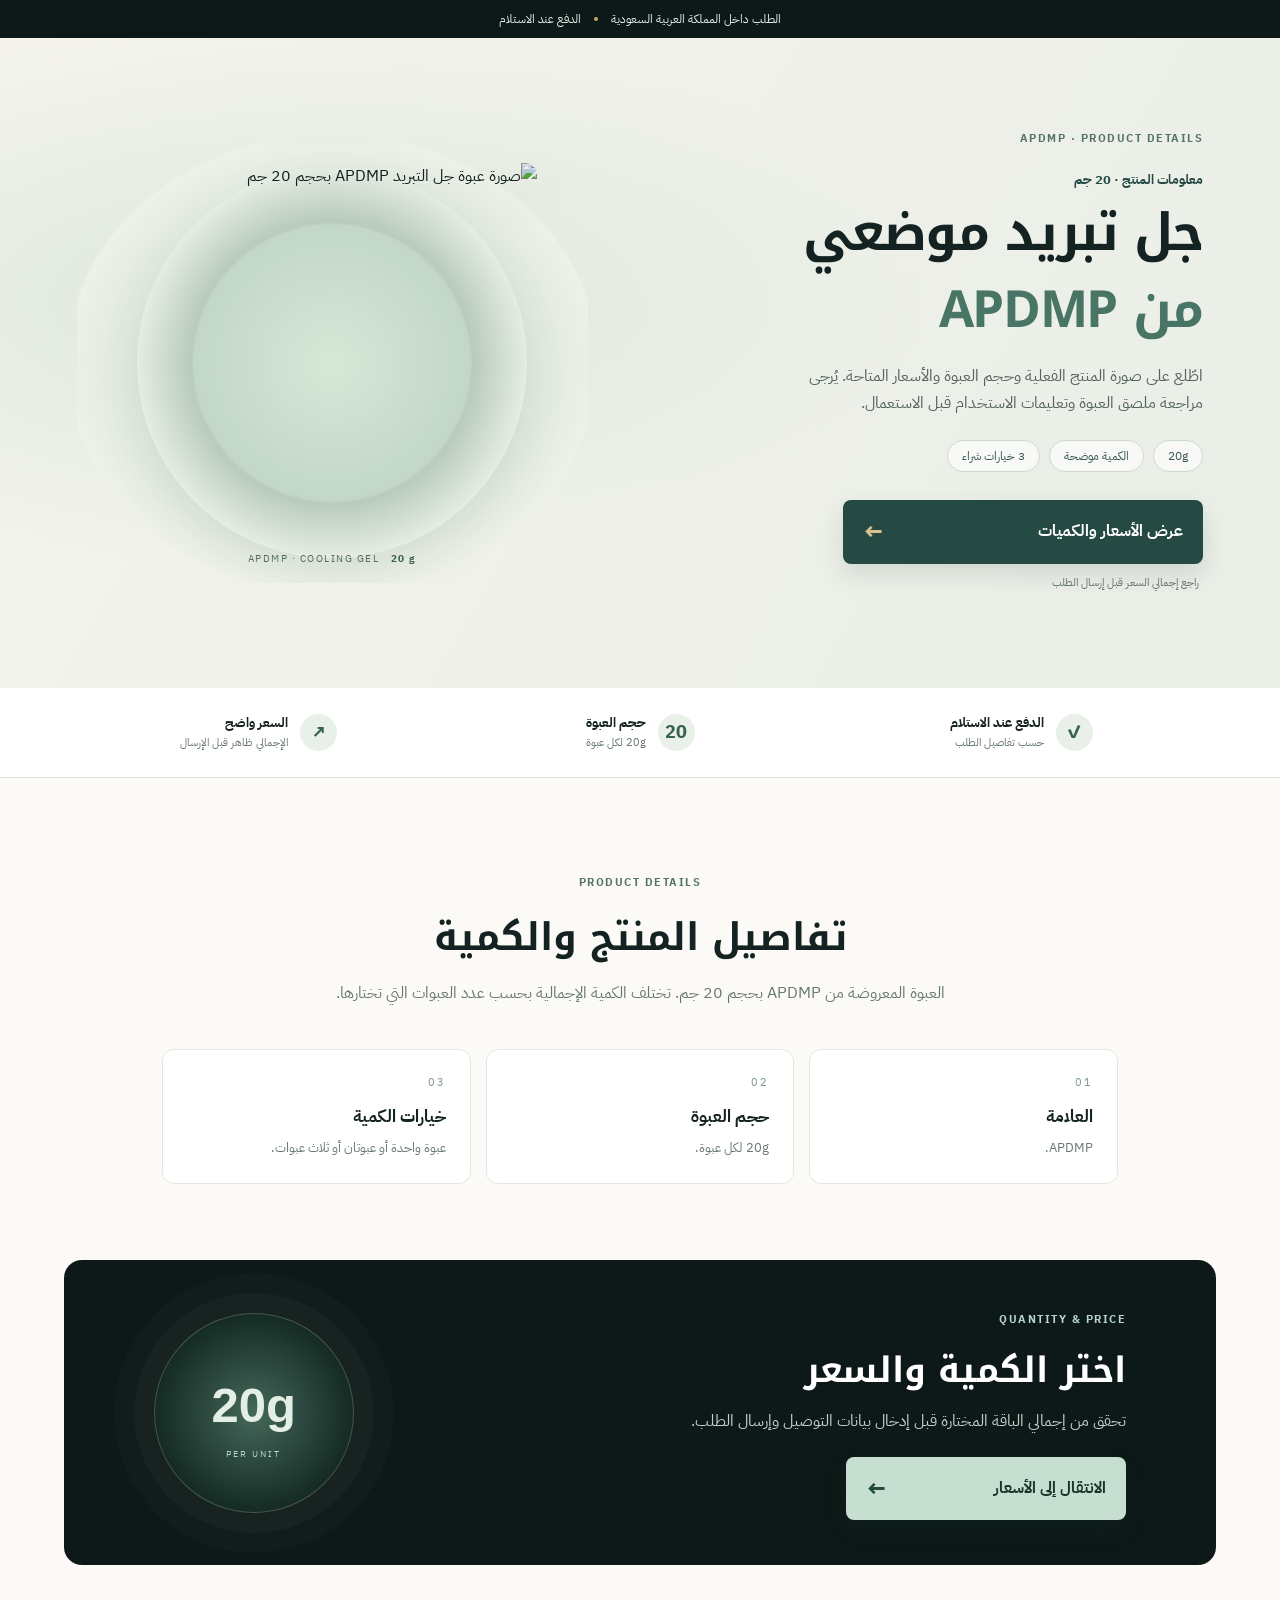
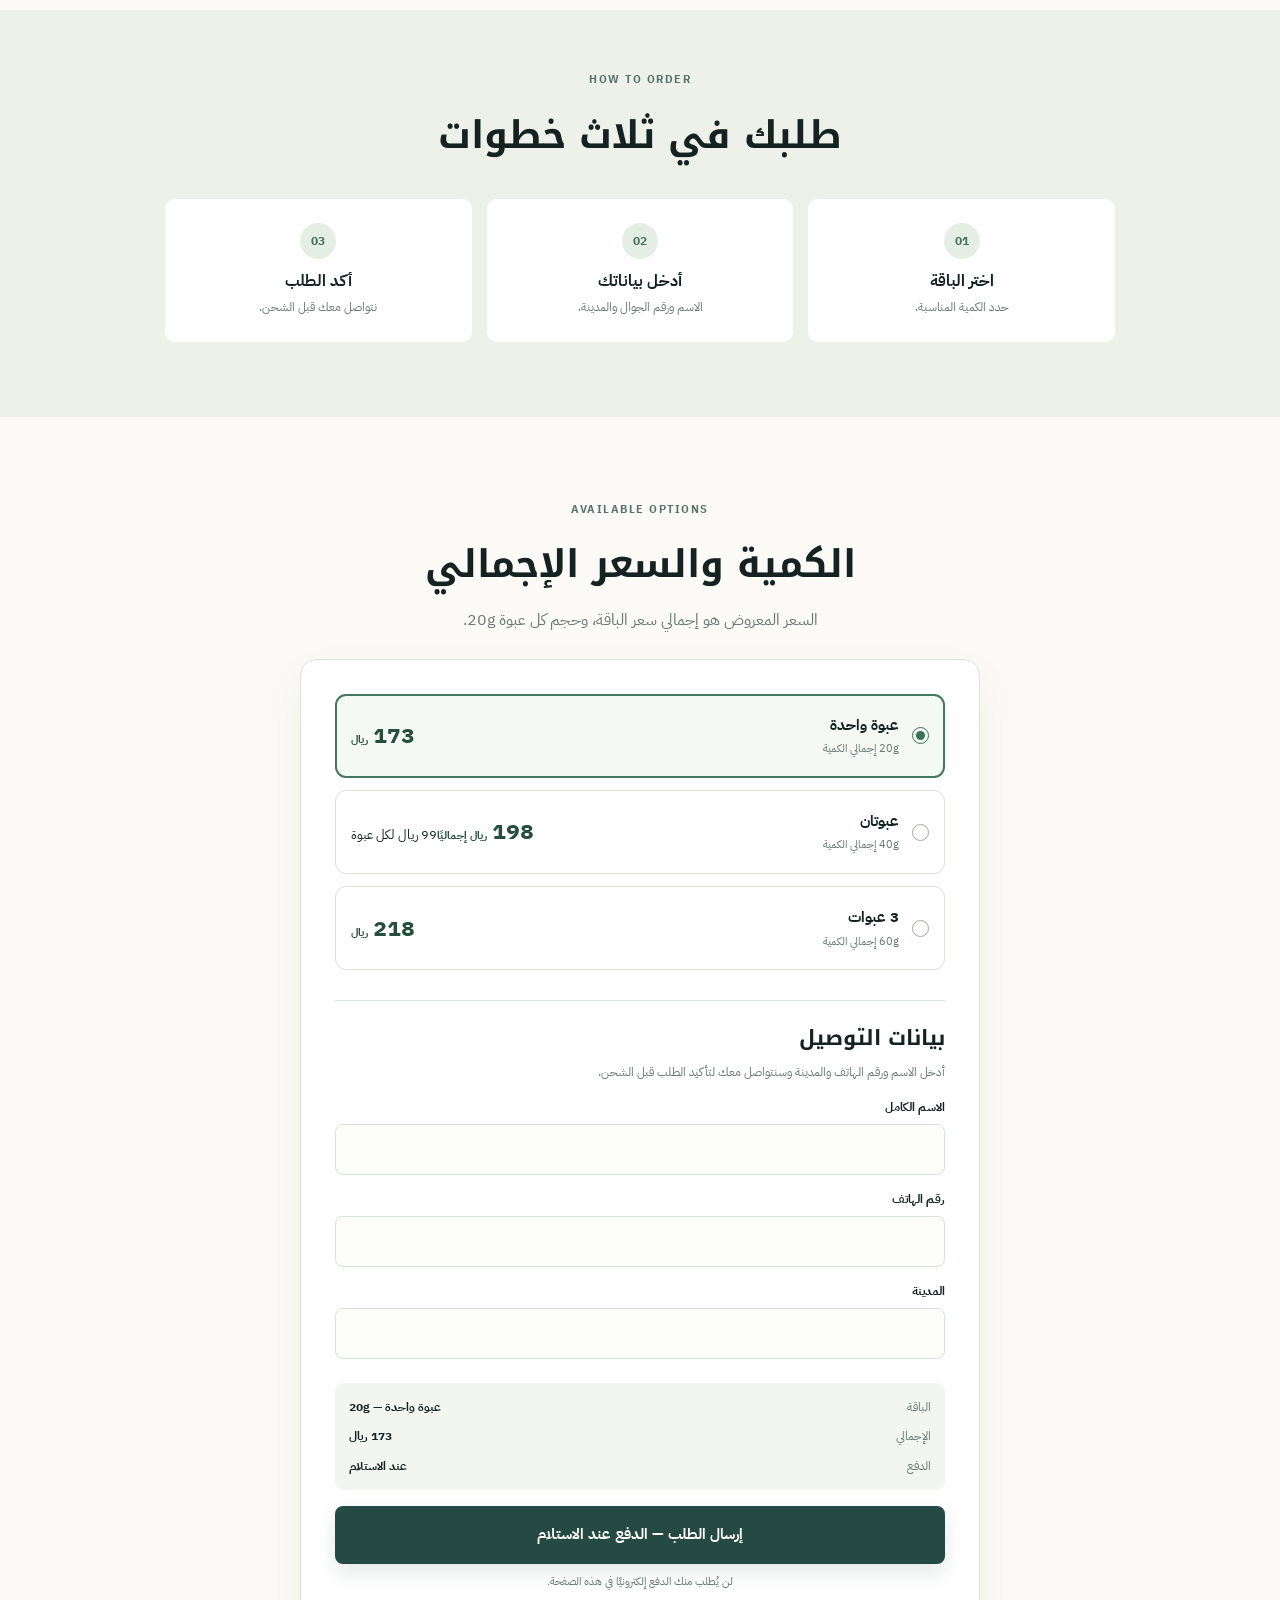
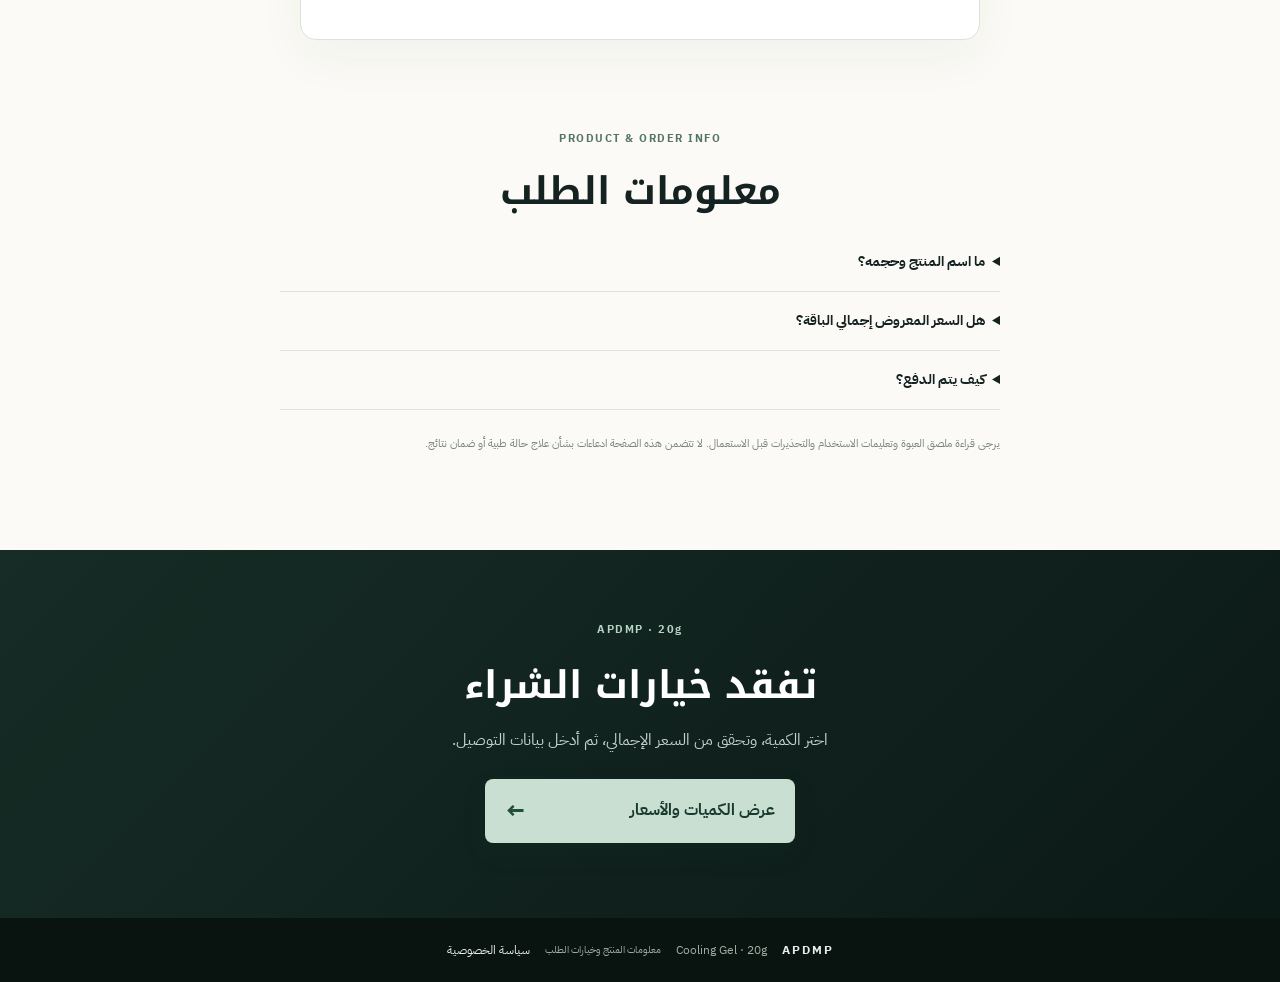
==== index.html @ 9e05c344 "Use clearer product photo and neutral product wording" ====
<!doctype html>
<html lang="ar" dir="rtl">
<head>
<meta charset="utf-8"><meta name="viewport" content="width=device-width,initial-scale=1,viewport-fit=cover">
<meta name="theme-color" content="#101b1b"><title>APDMP Cooling Gel 20g | معلومات المنتج والطلب</title>
<meta name="description" content="معلومات واضحة عن APDMP Lumbar Spine Cooling Gel بحجم 20g، مع أسعار إجمالية للكميات وبيانات الطلب والتوصيل.">
<link rel="preconnect" href="https://fonts.googleapis.com"><link rel="preconnect" href="https://fonts.gstatic.com" crossorigin><link rel="preconnect" href="https://sc-static.net"><link rel="dns-prefetch" href="//script.google.com">
<link href="https://fonts.googleapis.com/css2?family=IBM+Plex+Sans+Arabic:wght@400;500;600;700&family=Noto+Kufi+Arabic:wght@500;600;700;800&display=swap" rel="stylesheet">
<link rel="stylesheet" href="styles.css?v=20261018-2">
</head>
<body>
<div class="topline"><span>الطلب داخل المملكة العربية السعودية</span><i></i><span>الدفع عند الاستلام</span></div>
<main>
<section class="hero">
  <div class="hero-copy"><span class="eyebrow">APDMP · PRODUCT DETAILS</span><p class="mini-label">معلومات المنتج · 20 جم</p>
  <h1>جل تبريد موضعي<br><em>من APDMP</em></h1>
  <p class="lead">اطّلع على صورة المنتج الفعلية وحجم العبوة والأسعار المتاحة. يُرجى مراجعة ملصق العبوة وتعليمات الاستخدام قبل الاستعمال.</p>
  <div class="benefit-row"><span>20g</span><span>الكمية موضحة</span><span>3 خيارات شراء</span></div>
  <a class="cta" href="#order">عرض الأسعار والكميات <b>←</b></a>
  <small class="subcta">راجع إجمالي السعر قبل إرسال الطلب</small></div>
  <div class="product-stage" aria-label="صورة المنتج"><div class="halo"></div><img class="product-photo" src="https://f.nooncdn.com/p/pzsku/Z0E310D3853287775364CZ/45/_/1774774062/5fea1f23-40ea-41bb-bff2-ca106a789a38.jpg" alt="صورة عبوة جل التبريد APDMP بحجم 20 جم" loading="eager" fetchpriority="high"><div class="stage-caption">APDMP · COOLING GEL <span>20 g</span></div></div>
</section>
<section class="trust"><div><b>✓</b><span><strong>الدفع عند الاستلام</strong><small>حسب تفاصيل الطلب</small></span></div><div><b>20</b><span><strong>حجم العبوة</strong><small>20g لكل عبوة</small></span></div><div><b>↗</b><span><strong>السعر واضح</strong><small>الإجمالي ظاهر قبل الإرسال</small></span></div></section>
<section class="editorial"><span class="eyebrow">PRODUCT DETAILS</span><h2>تفاصيل المنتج والكمية</h2><p>العبوة المعروضة من APDMP بحجم 20 جم. تختلف الكمية الإجمالية بحسب عدد العبوات التي تختارها.</p><div class="feature-cards"><article><span>01</span><h3>العلامة</h3><p>APDMP.</p></article><article><span>02</span><h3>حجم العبوة</h3><p>20g لكل عبوة.</p></article><article><span>03</span><h3>خيارات الكمية</h3><p>عبوة واحدة أو عبوتان أو ثلاث عبوات.</p></article></div></section>
<section class="banner"><div><span class="eyebrow">QUANTITY & PRICE</span><h2>اختر الكمية والسعر</h2><p>تحقق من إجمالي الباقة المختارة قبل إدخال بيانات التوصيل وإرسال الطلب.</p><a class="cta" href="#order">الانتقال إلى الأسعار <b>←</b></a></div><div class="banner-orb"><span>20g</span><small>PER UNIT</small></div></section>
<section class="how"><span class="eyebrow">HOW TO ORDER</span><h2>طلبك في ثلاث خطوات</h2><div class="steps"><div><b>01</b><strong>اختر الباقة</strong><small>حدد الكمية المناسبة.</small></div><div><b>02</b><strong>أدخل بياناتك</strong><small>الاسم ورقم الجوال والمدينة.</small></div><div><b>03</b><strong>أكد الطلب</strong><small>نتواصل معك قبل الشحن.</small></div></div></section>
<section class="offer-intro" id="order"><span class="eyebrow">AVAILABLE OPTIONS</span><h2>الكمية والسعر الإجمالي</h2><p>السعر المعروض هو إجمالي سعر الباقة، وحجم كل عبوة 20g.</p></section>
<section class="checkout" id="checkout"><form id="order-form" novalidate>
<fieldset class="offers"><legend class="sr-only">اختر الباقة</legend>
<label class="offer-card"><input type="radio" name="offer" value="1" checked><span class="radio"></span><span class="offer-name"><strong>عبوة واحدة</strong><small>20g إجمالي الكمية</small></span><span class="price"><strong>173 <small>ريال</small></strong></span></label>
<label class="offer-card"><input type="radio" name="offer" value="2"><span class="radio"></span><span class="offer-name"><strong>عبوتان</strong><small>40g إجمالي الكمية</small></span><span class="price"><strong>198 <small>ريال إجماليًا</small></strong><small>99 ريال لكل عبوة</small></span></label>
<label class="offer-card"><input type="radio" name="offer" value="3"><span class="radio"></span><span class="offer-name"><strong>3 عبوات</strong><small>60g إجمالي الكمية</small></span><span class="price"><strong>218 <small>ريال</small></strong></span></label>
</fieldset>
<div class="form-heading"><h3>بيانات التوصيل</h3><p>أدخل الاسم ورقم الهاتف والمدينة وسنتواصل معك لتأكيد الطلب قبل الشحن.</p></div>
<div class="fields"><label><span>الاسم الكامل</span><input name="name" autocomplete="name" required minlength="2"></label><label><span>رقم الهاتف</span><input name="phone" type="tel" inputmode="numeric" autocomplete="tel" required maxlength="13" aria-describedby="phone-error"><small id="phone-error" class="phone-error" role="alert" aria-live="polite"></small></label><label><span>المدينة</span><input name="address" autocomplete="address-level2" required></label></div>
<div class="summary"><div><span>الباقة</span><strong id="summary-offer">عبوة واحدة</strong></div><div><span>الإجمالي</span><strong id="summary-total">173 ريال</strong></div><div><span>الدفع</span><strong>عند الاستلام</strong></div></div>
<button class="submit" type="submit">إرسال الطلب — الدفع عند الاستلام</button><p class="secure-note">لن يُطلب منك الدفع إلكترونيًا في هذه الصفحة.</p><p id="form-message" class="message" role="status" aria-live="polite"></p>
</form></section>
<section class="faq"><span class="eyebrow">PRODUCT & ORDER INFO</span><h2>معلومات الطلب</h2><details><summary>ما اسم المنتج وحجمه؟</summary><p>جل تبريد APDMP، بحجم 20 جم لكل عبوة.</p></details><details><summary>هل السعر المعروض إجمالي الباقة؟</summary><p>نعم، السعر الظاهر بجانب كل خيار هو إجمالي سعر الكمية المختارة. راجع الملخص قبل إرسال الطلب.</p></details><details><summary>كيف يتم الدفع؟</summary><p>الدفع عند الاستلام، مع التواصل لتأكيد بيانات الطلب قبل الشحن.</p></details><p class="disclaimer">يرجى قراءة ملصق العبوة وتعليمات الاستخدام والتحذيرات قبل الاستعمال. لا تتضمن هذه الصفحة ادعاءات بشأن علاج حالة طبية أو ضمان نتائج.</p></section>
<section class="last"><span class="eyebrow">APDMP · 20g</span><h2>تفقد خيارات الشراء</h2><p>اختر الكمية، وتحقق من السعر الإجمالي، ثم أدخل بيانات التوصيل.</p><a class="cta" href="#order">عرض الكميات والأسعار <b>←</b></a></section>
</main>
<footer><strong>APDMP</strong><span>Cooling Gel · 20g</span><small>معلومات المنتج وخيارات الطلب</small><a href="privacy.html">سياسة الخصوصية</a></footer>
<script src="app.js" defer></script>
</body></html>
---- styles.css ----
:root{--ink:#142321;--deep:#0d1918;--teal:#254a43;--mint:#b7d5c9;--cream:#f4f1e8;--paper:#fbfaf6;--gold:#c5a66a;--muted:#697874;--line:#dce3dc;--white:#fff}*{box-sizing:border-box}html{scroll-behavior:smooth;scroll-padding-top:12px}body{margin:0;background:var(--paper);color:var(--ink);font-family:"IBM Plex Sans Arabic",sans-serif;line-height:1.7}a{color:inherit;text-decoration:none}.topline{min-height:38px;background:var(--deep);color:#e5eee8;display:flex;justify-content:center;align-items:center;gap:13px;font-size:12px;padding:7px 12px}.topline i{height:4px;width:4px;background:var(--gold);border-radius:50%}.hero{min-height:650px;display:grid;grid-template-columns:1fr 1fr;align-items:center;gap:30px;padding:60px max(6vw,24px);background:radial-gradient(ellipse at 22% 40%,#dce8dd 0,transparent 48%),linear-gradient(120deg,#f5f4ec,#e9eee7)}.hero-copy{max-width:570px}.eyebrow{display:inline-block;color:#557469;letter-spacing:1.5px;font-size:11px;font-weight:700;direction:ltr}.mini-label{font-size:13px;color:var(--teal);font-weight:700;margin:18px 0 4px}.hero h1{font-family:"Noto Kufi Arabic",sans-serif;font-size:clamp(32px,4vw,54px);line-height:1.5;margin:0 0 14px;letter-spacing:-1.3px}.hero h1 em{font-style:normal;color:#487565}.lead{max-width:440px;color:#53635d;font-size:16px;margin:0 0 23px}.benefit-row{display:flex;gap:9px;flex-wrap:wrap;margin:0 0 28px}.benefit-row span{border:1px solid #ccd9cf;background:#ffffffa8;border-radius:99px;padding:5px 14px;font-size:12px;color:#38584e}.cta{min-height:56px;background:var(--teal);color:#fff;display:flex;align-items:center;justify-content:space-between;gap:18px;padding:12px 20px;border-radius:8px;font-weight:700;box-shadow:0 10px 24px #193c3022;transition:transform .2s,background .2s}.cta:hover{background:#183a32;transform:translateY(-2px)}.cta b{font-size:23px;color:#d9c18f}.hero-copy>.cta{max-width:360px}.subcta{display:block;color:#65746d;font-size:11px;margin:10px 4px}.product-stage{position:relative;min-height:500px;display:flex;align-items:center;justify-content:center;overflow:hidden}.halo{position:absolute;width:min(410px,80vw);aspect-ratio:1;border-radius:50%;background:radial-gradient(circle,#d3e6d7 0,#b9d1c5 45%,#b8c9bc 46%,#e7eee4 67%,transparent 68%);filter:drop-shadow(0 20px 20px #203c2710)}.tube{z-index:1;position:relative;width:190px;height:390px;border-radius:25px 25px 31px 31px;background:linear-gradient(100deg,#f7f7f0 0,#d7e4da 18%,#f9faf3 35%,#b8cec2 53%,#edf3e8 76%,#b5cbbd 100%);box-shadow:inset 9px 0 12px #fff9,inset -8px 0 12px #24433722,20px 26px 30px #203c2728;transform:rotate(-7deg);display:flex;align-items:center;flex-direction:column;padding-top:40px;border:1px solid #c1d0c4}.tube:before{content:"";position:absolute;top:0;left:13px;right:13px;height:28px;border-radius:22px 22px 7px 7px;background:linear-gradient(#fdfdf8,#d5e0d7);border-bottom:1px solid #b8c9bb}.tube-cap{position:absolute;bottom:-39px;width:68px;height:41px;border-radius:3px 3px 12px 12px;background:linear-gradient(90deg,#a9c1b2,#f0f4e9 42%,#b5cbbd);box-shadow:0 8px 9px #203c2720}.tube-top{font-size:12px;letter-spacing:3px;font-weight:700;color:#23473c;direction:ltr}.tube-mark{font-family:Arial,sans-serif;font-size:32px;line-height:1.05;font-weight:800;letter-spacing:1px;text-align:center;color:#204b3b;margin-top:64px;direction:ltr}.tube-line{width:88px;height:2px;background:var(--gold);margin:17px 0 13px}.tube-weight{font-size:18px;letter-spacing:2px;font-weight:700;color:#385a4d;direction:ltr}.tube-bottom{font-size:7px;letter-spacing:1.4px;color:#63786b;margin-top:auto;margin-bottom:23px;direction:ltr}.stage-caption{position:absolute;bottom:25px;color:#71847a;letter-spacing:3px;font-size:10px;direction:ltr}.stage-caption span{color:#395f4f;font-weight:700;margin-left:8px}.trust{display:grid;grid-template-columns:repeat(3,1fr);background:#fff;border-bottom:1px solid var(--line);padding:24px max(6vw,20px);gap:18px}.trust>div{display:flex;align-items:center;justify-content:center;gap:12px}.trust>div>b{width:37px;height:37px;display:grid;place-items:center;border-radius:50%;background:#e8f0e8;color:#35634f;font-size:18px}.trust strong,.trust small{display:block}.trust strong{font-size:13px}.trust small{font-size:11px;color:var(--muted)}.editorial{text-align:center;padding:90px 22px 76px;max-width:1000px;margin:auto}.editorial h2,.how h2,.offer-intro h2,.faq h2,.last h2{font-family:"Noto Kufi Arabic",sans-serif;font-size:clamp(26px,3vw,38px);margin:10px 0;color:var(--ink)}.editorial>p{max-width:610px;margin:0 auto;color:var(--muted)}.feature-cards{display:grid;grid-template-columns:repeat(3,1fr);gap:15px;margin-top:42px;text-align:right}.feature-cards article{background:#fff;border:1px solid #e2e8df;padding:24px;border-radius:12px}.feature-cards article>span{font-size:11px;letter-spacing:2px;color:#7a9b87;direction:ltr;display:block}.feature-cards h3{margin:11px 0 5px;font-size:17px}.feature-cards p{margin:0;color:var(--muted);font-size:13px}.banner{margin:0 5vw 45px;border-radius:18px;overflow:hidden;background:var(--deep);color:#fff;display:flex;align-items:center;justify-content:space-between;padding:45px 7%;gap:25px;position:relative}.banner>div:first-child{max-width:500px;position:relative;z-index:1}.banner .eyebrow{color:#b7d5c9}.banner h2{font-family:"Noto Kufi Arabic",sans-serif;font-size:clamp(24px,3vw,35px);margin:8px 0}.banner p{color:#c3d0c9;margin:0 0 22px}.banner .cta{max-width:280px;background:#c7dfd1;color:#16352c}.banner .cta b{color:#214c3e}.banner-orb{width:200px;height:200px;border-radius:50%;border:1px solid #c9dec340;display:flex;align-items:center;justify-content:center;flex-direction:column;background:radial-gradient(circle,#45685a,#172d27 67%,#0d1918);box-shadow:0 0 0 20px #ffffff06,0 0 0 40px #ffffff04;flex-shrink:0;direction:ltr}.banner-orb span{font-family:Arial,sans-serif;font-size:49px;font-weight:800;color:#e3efe5}.banner-orb small{letter-spacing:2px;font-size:9px;color:#b9d3c4}.how{text-align:center;padding:55px 20px 75px;background:#edf1e9}.steps{max-width:950px;margin:32px auto 0;display:grid;grid-template-columns:repeat(3,1fr);gap:15px}.steps>div{padding:24px;background:#fff;border-radius:10px;display:flex;flex-direction:column;align-items:center}.steps b{display:grid;place-items:center;width:36px;height:36px;border-radius:50%;background:#e5eee5;color:#47705c;font-size:12px;direction:ltr}.steps strong{margin:9px 0 2px}.steps small{color:var(--muted);font-size:12px}.offer-intro{text-align:center;padding:78px 20px 25px}.offer-intro p{color:var(--muted);margin:0}.checkout{width:min(680px,calc(100% - 28px));margin:0 auto 90px;background:#fff;border:1px solid var(--line);border-radius:16px;padding:clamp(17px,4vw,34px);box-shadow:0 18px 50px #183c2a0b}.offers{border:0;padding:0;margin:0 0 30px;display:grid;gap:12px}.offer-card{position:relative;display:grid;grid-template-columns:18px 1fr auto;align-items:center;gap:12px;padding:18px 15px;border:1px solid #d9e2d9;border-radius:11px;cursor:pointer;background:#fff;transition:border .2s,background .2s}.offer-card:has(input:checked){border:2px solid #457761;background:#f5f9f4;padding:17px 14px}.offer-card input{position:absolute;opacity:0;pointer-events:none}.radio{width:17px;height:17px;border:1.5px solid #9aaea0;border-radius:50%;display:grid;place-items:center}.offer-card input:checked+.radio{border-color:#397256}.offer-card input:checked+.radio:after{content:"";width:9px;height:9px;border-radius:50%;background:#397256}.offer-name strong,.offer-name small{display:block}.offer-name strong{font-size:15px}.offer-name small{font-size:11px;color:var(--muted);margin-top:2px}.price{text-align:left;white-space:nowrap}.price>strong{font-size:23px;color:#264e3f}.price>strong small{font-size:11px}.price del{display:block;color:#9a9f99;font-size:10px}.featured{margin-top:3px}.tag{position:absolute;top:-11px;right:16px;background:#c7dfd1;color:#1e4c39;font-size:10px;font-weight:700;padding:2px 12px;border-radius:99px}.form-heading{padding:20px 0 15px;border-top:1px solid var(--line)}.form-heading h3{font-family:"Noto Kufi Arabic",sans-serif;font-size:21px;margin:0 0 5px}.form-heading p{font-size:12px;color:var(--muted);margin:0}.fields{display:grid;gap:14px}.fields label{display:block}.fields label>span{display:block;font-size:12px;font-weight:700;margin-bottom:6px}.fields input{width:100%;min-height:49px;border:1px solid #d8e1d9;border-radius:8px;background:#fdfdfa;padding:12px 13px;font:inherit;font-size:15px;color:var(--ink);outline:none}.fields input:focus{border-color:#54816b;box-shadow:0 0 0 3px #54816b1c}.fields input[aria-invalid=true]{border-color:#c83f3f}.phone-error{display:block;color:#c43131;font-size:12px;min-height:0}.phone-error:empty{display:none}.summary{margin:24px 0 16px;padding:14px;background:#f2f6f0;border-radius:9px;display:grid;gap:9px}.summary>div{display:flex;justify-content:space-between;gap:12px;font-size:12px}.summary span{color:var(--muted)}.summary strong{font-size:12px}.submit{width:100%;min-height:58px;border:0;border-radius:8px;background:var(--teal);color:#fff;font:inherit;font-weight:700;font-size:15px;cursor:pointer;box-shadow:0 8px 20px #234b3b20}.submit:disabled{opacity:.65;cursor:wait}.secure-note{text-align:center;font-size:11px;color:var(--muted);margin:9px 0 0}.message{color:#286b48;font-size:13px;text-align:center}.faq{max-width:760px;margin:0 auto;padding:0 20px 85px}.faq>.eyebrow,.faq>h2{text-align:center;display:block}.faq details{border-bottom:1px solid var(--line);padding:17px 0}.faq summary{font-weight:700;cursor:pointer;font-size:14px}.faq details p{color:var(--muted);font-size:13px;margin:10px 0 0}.disclaimer{margin-top:24px!important;font-size:11px;color:#79847e;line-height:1.9}.last{background:linear-gradient(135deg,#172c26,#0b1916);color:#fff;text-align:center;padding:65px 20px 75px}.last .eyebrow{color:#b5d4c4}.last h2{color:#fff}.last p{color:#c3d2ca;margin:0 auto 25px}.last .cta{max-width:310px;margin:auto;background:#c8dfd2;color:#19392f}.last .cta b{color:#234d3e}footer{display:flex;align-items:center;justify-content:center;gap:15px;flex-wrap:wrap;padding:22px;background:#091310;color:#e6eee8;font-size:12px}footer strong{letter-spacing:2px;direction:ltr}footer span,footer small{color:#9fb0a5}.sr-only{position:absolute;width:1px;height:1px;padding:0;margin:-1px;overflow:hidden;clip:rect(0,0,0,0);white-space:nowrap;border:0}.success-modal{display:none;position:fixed;inset:0;z-index:99;background:#07130fcc;padding:20px;align-items:center;justify-content:center}.success-modal.visible{display:flex}.success-card{width:min(420px,100%);border-radius:16px;background:#fff;padding:30px;text-align:center;box-shadow:0 20px 80px #0004}.check{margin:auto;width:54px;height:54px;display:grid;place-items:center;border-radius:50%;background:#e3f0e6;color:#286d4b;font-size:27px}.success-card h2{font-family:"Noto Kufi Arabic",sans-serif}.success-card p{color:var(--muted);font-size:13px}.success-card strong{display:block;margin:8px}.success-card button{margin-top:15px;width:100%;padding:12px;background:var(--teal);color:#fff;border:0;border-radius:8px;font:inherit}@media(max-width:760px){.hero{grid-template-columns:1fr;gap:8px;padding:38px 22px 28px;min-height:auto}.hero-copy{order:1}.product-stage{order:0;min-height:300px;margin:-8px 0 5px}.halo{width:260px}.tube{transform:scale(.72) rotate(-7deg);transform-origin:center}.stage-caption{bottom:3px}.hero h1{font-size:34px}.lead{font-size:14px}.hero-copy>.cta{max-width:none}.trust{padding:19px 13px;gap:7px}.trust>div{gap:7px;align-items:flex-start}.trust>div>b{width:29px;height:29px;flex-shrink:0;font-size:14px}.trust strong{font-size:11px}.trust small{font-size:9px;line-height:1.5}.editorial{padding:65px 18px 50px}.feature-cards{grid-template-columns:1fr;gap:9px;margin-top:25px}.feature-cards article{padding:17px 20px}.feature-cards h3{margin:3px 0}.banner{margin:0 12px 25px;padding:30px 22px;min-height:250px}.banner-orb{width:100px;height:100px;margin-left:-8px}.banner-orb span{font-size:29px}.banner-orb small{font-size:6px;letter-spacing:1px}.banner p{font-size:12px}.banner .cta{font-size:12px;padding:10px}.steps{gap:8px}.steps>div{padding:15px 7px}.steps strong{font-size:12px}.steps small{font-size:10px}.offer-intro{padding-top:58px}.checkout{margin-bottom:60px}.offer-card{grid-template-columns:16px 1fr auto;gap:9px;padding:15px 11px}.offer-card:has(input:checked){padding:14px 10px}.offer-name strong{font-size:13px}.offer-name small{font-size:10px;max-width:180px}.price>strong{font-size:20px}.price del{font-size:9px}.last{padding:52px 20px 60px}footer{gap:8px;flex-direction:column}footer span{font-size:11px}}@media(max-width:390px){.trust small{font-size:8px}.trust strong{font-size:10px}.hero h1{font-size:30px}.offer-name small{max-width:145px}.price>strong{font-size:18px}}
/* Real product photo in hero */
.product-photo{position:relative;z-index:1;display:block;width:min(100%,470px);max-height:470px;object-fit:contain;border-radius:12px;mix-blend-mode:multiply;filter:drop-shadow(0 18px 24px #203c2718)}
@media(max-width:760px){.product-photo{width:min(88%,340px);max-height:300px}.product-stage{min-height:320px}.product-stage .halo{width:270px}}


/* Hero product image — balanced on desktop and mobile */
.hero{grid-template-columns:minmax(0,1fr) minmax(300px,0.9fr)!important;gap:clamp(18px,4vw,48px);}
.hero-copy{grid-column:auto;position:relative;z-index:2;}
.product-stage{position:relative;display:flex;align-items:center;justify-content:center;min-width:0;min-height:440px;overflow:hidden;border-radius:22px;background:radial-gradient(ellipse at center,#e1eadf 0%,#d5e2d7 44%,#edf1e8 73%,transparent 74%);}
.product-stage .halo{position:absolute;display:block;width:min(90%,390px);aspect-ratio:1;border-radius:50%;background:radial-gradient(circle,#d7e7d8 0%,#c2d7c7 50%,#b8cbbd 51%,#e9efe6 72%,transparent 73%);}
.product-photo{position:relative;z-index:1;display:block;width:min(88%,410px);height:400px;max-height:400px;object-fit:contain;object-position:center;mix-blend-mode:multiply;filter:drop-shadow(0 18px 24px #203c2718);}
.stage-caption{position:absolute;z-index:2;bottom:16px;display:block;color:#536d60;letter-spacing:1.5px;font-size:10px;direction:ltr;text-align:center;max-width:95%;}
.stage-caption span{color:#395f4f;font-weight:700;margin-left:8px;}
@media(max-width:760px){.hero{grid-template-columns:1fr!important;gap:10px;padding:26px 18px 30px;}.product-stage{order:0;min-height:300px;margin:0 0 8px;}.hero-copy{order:1;}.product-stage .halo{width:260px;}.product-photo{width:min(86%,320px);height:260px;max-height:260px;}.stage-caption{bottom:8px;font-size:9px;}.hero h1{font-size:clamp(30px,8vw,36px);}}
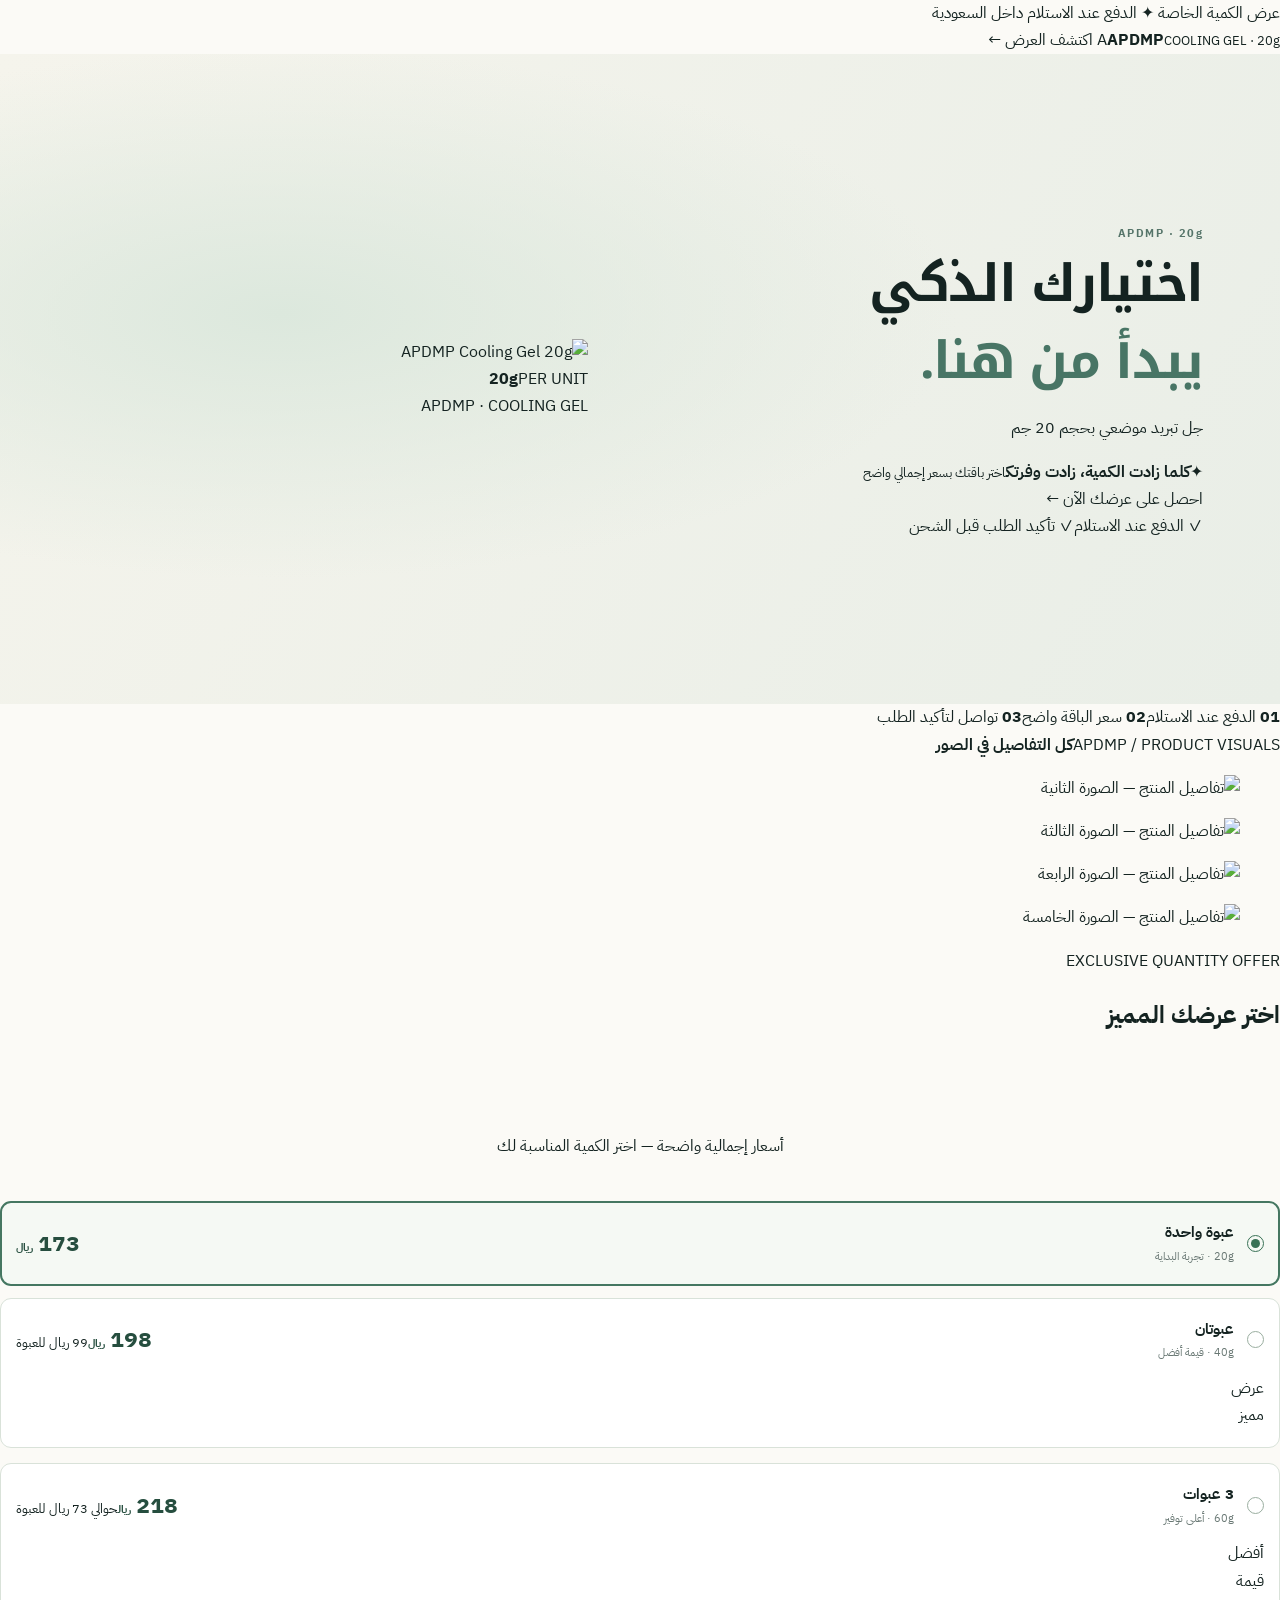
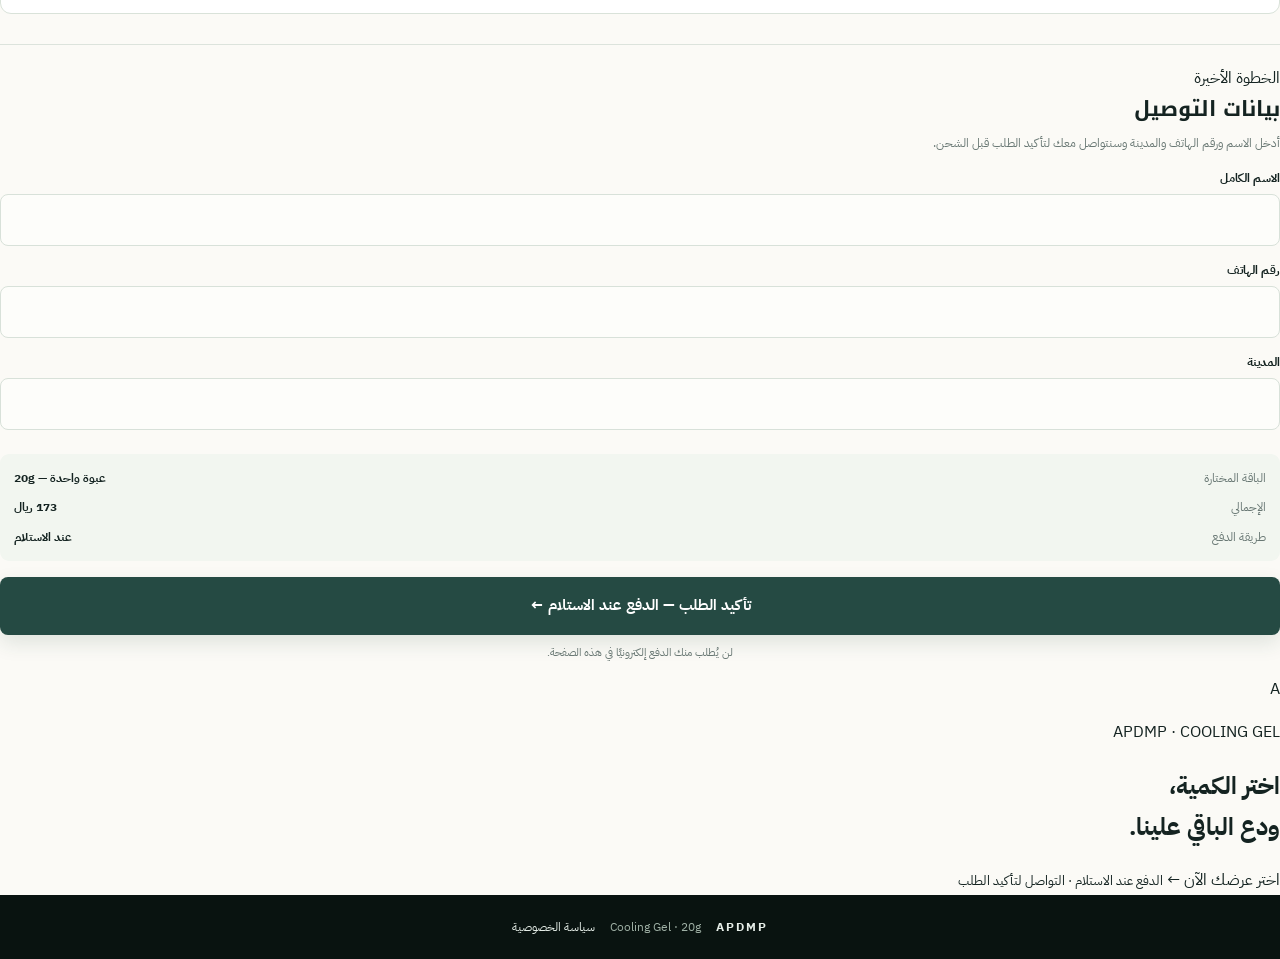
==== commit 944ceb9c: "Redesign APDMP landing page with five product images and premium offer layout" ====
--- a/index.html
+++ b/index.html
@@ -1,44 +1,80 @@
 <!doctype html>
 <html lang="ar" dir="rtl">
 <head>
-<meta charset="utf-8"><meta name="viewport" content="width=device-width,initial-scale=1,viewport-fit=cover">
-<meta name="theme-color" content="#101b1b"><title>APDMP Cooling Gel 20g | معلومات المنتج والطلب</title>
-<meta name="description" content="معلومات واضحة عن APDMP Lumbar Spine Cooling Gel بحجم 20g، مع أسعار إجمالية للكميات وبيانات الطلب والتوصيل.">
-<link rel="preconnect" href="https://fonts.googleapis.com"><link rel="preconnect" href="https://fonts.gstatic.com" crossorigin><link rel="preconnect" href="https://sc-static.net"><link rel="dns-prefetch" href="//script.google.com">
+<meta charset="utf-8">
+<meta name="viewport" content="width=device-width,initial-scale=1,viewport-fit=cover">
+<meta name="theme-color" content="#10140f">
+<title>APDMP Cooling Gel 20g | العرض الخاص</title>
+<meta name="description" content="اكتشف جل APDMP للتبريد الموضعي بحجم 20 جم. شاهد صور المنتج واختر عرض الكمية المناسب مع الدفع عند الاستلام داخل السعودية.">
+<link rel="preconnect" href="https://fonts.googleapis.com">
+<link rel="preconnect" href="https://fonts.gstatic.com" crossorigin>
+<link rel="preconnect" href="https://script.google.com">
 <link href="https://fonts.googleapis.com/css2?family=IBM+Plex+Sans+Arabic:wght@400;500;600;700&family=Noto+Kufi+Arabic:wght@500;600;700;800&display=swap" rel="stylesheet">
-<link rel="stylesheet" href="styles.css?v=20261018-2">
+<link rel="stylesheet" href="styles.css?v=20261019-premium">
 </head>
 <body>
-<div class="topline"><span>الطلب داخل المملكة العربية السعودية</span><i></i><span>الدفع عند الاستلام</span></div>
+<div class="announcement"><span class="pulse"></span> عرض الكمية الخاصة <span class="announcement-divider">✦</span> الدفع عند الاستلام داخل السعودية</div>
+<header class="site-header">
+  <a class="brand" href="#" aria-label="APDMP"><span class="brand-mark">A</span><span><strong>APDMP</strong><small>COOLING GEL · 20g</small></span></a>
+  <a class="header-cta" href="#order">اكتشف العرض <span>←</span></a>
+</header>
 <main>
 <section class="hero">
-  <div class="hero-copy"><span class="eyebrow">APDMP · PRODUCT DETAILS</span><p class="mini-label">معلومات المنتج · 20 جم</p>
-  <h1>جل تبريد موضعي<br><em>من APDMP</em></h1>
-  <p class="lead">اطّلع على صورة المنتج الفعلية وحجم العبوة والأسعار المتاحة. يُرجى مراجعة ملصق العبوة وتعليمات الاستخدام قبل الاستعمال.</p>
-  <div class="benefit-row"><span>20g</span><span>الكمية موضحة</span><span>3 خيارات شراء</span></div>
-  <a class="cta" href="#order">عرض الأسعار والكميات <b>←</b></a>
-  <small class="subcta">راجع إجمالي السعر قبل إرسال الطلب</small></div>
-  <div class="product-stage" aria-label="صورة المنتج"><div class="halo"></div><img class="product-photo" src="https://f.nooncdn.com/p/pzsku/Z0E310D3853287775364CZ/45/_/1774774062/5fea1f23-40ea-41bb-bff2-ca106a789a38.jpg" alt="صورة عبوة جل التبريد APDMP بحجم 20 جم" loading="eager" fetchpriority="high"><div class="stage-caption">APDMP · COOLING GEL <span>20 g</span></div></div>
+  <div class="hero-copy">
+    <div class="eyebrow"><span></span> APDMP · 20g</div>
+    <h1>اختيارك الذكي<br><em>يبدأ من هنا.</em></h1>
+    <p class="hero-sub">جل تبريد موضعي بحجم 20 جم</p>
+    <div class="hero-offer"><span class="offer-icon">✦</span><span><strong>كلما زادت الكمية، زادت وفرتك</strong><small>اختر باقتك بسعر إجمالي واضح</small></span></div>
+    <a class="primary-cta" href="#order">احصل على عرضك الآن <span>←</span></a>
+    <div class="hero-meta"><span>✓ الدفع عند الاستلام</span><span>✓ تأكيد الطلب قبل الشحن</span></div>
+  </div>
+  <div class="hero-visual">
+    <div class="visual-glow"></div>
+    <img class="hero-image" src="https://raw.githubusercontent.com/greeen-sa/greeen-sa.github.io/main/ChatGPT%20Image%20Sep%203%2C%202026%2C%2006_15_25%20PM%20(1).png" alt="APDMP Cooling Gel 20g" fetchpriority="high">
+    <div class="visual-stamp"><strong>20g</strong><span>PER UNIT</span></div>
+    <div class="visual-caption">APDMP <span>·</span> COOLING GEL</div>
+  </div>
 </section>
-<section class="trust"><div><b>✓</b><span><strong>الدفع عند الاستلام</strong><small>حسب تفاصيل الطلب</small></span></div><div><b>20</b><span><strong>حجم العبوة</strong><small>20g لكل عبوة</small></span></div><div><b>↗</b><span><strong>السعر واضح</strong><small>الإجمالي ظاهر قبل الإرسال</small></span></div></section>
-<section class="editorial"><span class="eyebrow">PRODUCT DETAILS</span><h2>تفاصيل المنتج والكمية</h2><p>العبوة المعروضة من APDMP بحجم 20 جم. تختلف الكمية الإجمالية بحسب عدد العبوات التي تختارها.</p><div class="feature-cards"><article><span>01</span><h3>العلامة</h3><p>APDMP.</p></article><article><span>02</span><h3>حجم العبوة</h3><p>20g لكل عبوة.</p></article><article><span>03</span><h3>خيارات الكمية</h3><p>عبوة واحدة أو عبوتان أو ثلاث عبوات.</p></article></div></section>
-<section class="banner"><div><span class="eyebrow">QUANTITY & PRICE</span><h2>اختر الكمية والسعر</h2><p>تحقق من إجمالي الباقة المختارة قبل إدخال بيانات التوصيل وإرسال الطلب.</p><a class="cta" href="#order">الانتقال إلى الأسعار <b>←</b></a></div><div class="banner-orb"><span>20g</span><small>PER UNIT</small></div></section>
-<section class="how"><span class="eyebrow">HOW TO ORDER</span><h2>طلبك في ثلاث خطوات</h2><div class="steps"><div><b>01</b><strong>اختر الباقة</strong><small>حدد الكمية المناسبة.</small></div><div><b>02</b><strong>أدخل بياناتك</strong><small>الاسم ورقم الجوال والمدينة.</small></div><div><b>03</b><strong>أكد الطلب</strong><small>نتواصل معك قبل الشحن.</small></div></div></section>
-<section class="offer-intro" id="order"><span class="eyebrow">AVAILABLE OPTIONS</span><h2>الكمية والسعر الإجمالي</h2><p>السعر المعروض هو إجمالي سعر الباقة، وحجم كل عبوة 20g.</p></section>
-<section class="checkout" id="checkout"><form id="order-form" novalidate>
-<fieldset class="offers"><legend class="sr-only">اختر الباقة</legend>
-<label class="offer-card"><input type="radio" name="offer" value="1" checked><span class="radio"></span><span class="offer-name"><strong>عبوة واحدة</strong><small>20g إجمالي الكمية</small></span><span class="price"><strong>173 <small>ريال</small></strong></span></label>
-<label class="offer-card"><input type="radio" name="offer" value="2"><span class="radio"></span><span class="offer-name"><strong>عبوتان</strong><small>40g إجمالي الكمية</small></span><span class="price"><strong>198 <small>ريال إجماليًا</small></strong><small>99 ريال لكل عبوة</small></span></label>
-<label class="offer-card"><input type="radio" name="offer" value="3"><span class="radio"></span><span class="offer-name"><strong>3 عبوات</strong><small>60g إجمالي الكمية</small></span><span class="price"><strong>218 <small>ريال</small></strong></span></label>
-</fieldset>
-<div class="form-heading"><h3>بيانات التوصيل</h3><p>أدخل الاسم ورقم الهاتف والمدينة وسنتواصل معك لتأكيد الطلب قبل الشحن.</p></div>
-<div class="fields"><label><span>الاسم الكامل</span><input name="name" autocomplete="name" required minlength="2"></label><label><span>رقم الهاتف</span><input name="phone" type="tel" inputmode="numeric" autocomplete="tel" required maxlength="13" aria-describedby="phone-error"><small id="phone-error" class="phone-error" role="alert" aria-live="polite"></small></label><label><span>المدينة</span><input name="address" autocomplete="address-level2" required></label></div>
-<div class="summary"><div><span>الباقة</span><strong id="summary-offer">عبوة واحدة</strong></div><div><span>الإجمالي</span><strong id="summary-total">173 ريال</strong></div><div><span>الدفع</span><strong>عند الاستلام</strong></div></div>
-<button class="submit" type="submit">إرسال الطلب — الدفع عند الاستلام</button><p class="secure-note">لن يُطلب منك الدفع إلكترونيًا في هذه الصفحة.</p><p id="form-message" class="message" role="status" aria-live="polite"></p>
-</form></section>
-<section class="faq"><span class="eyebrow">PRODUCT & ORDER INFO</span><h2>معلومات الطلب</h2><details><summary>ما اسم المنتج وحجمه؟</summary><p>جل تبريد APDMP، بحجم 20 جم لكل عبوة.</p></details><details><summary>هل السعر المعروض إجمالي الباقة؟</summary><p>نعم، السعر الظاهر بجانب كل خيار هو إجمالي سعر الكمية المختارة. راجع الملخص قبل إرسال الطلب.</p></details><details><summary>كيف يتم الدفع؟</summary><p>الدفع عند الاستلام، مع التواصل لتأكيد بيانات الطلب قبل الشحن.</p></details><p class="disclaimer">يرجى قراءة ملصق العبوة وتعليمات الاستخدام والتحذيرات قبل الاستعمال. لا تتضمن هذه الصفحة ادعاءات بشأن علاج حالة طبية أو ضمان نتائج.</p></section>
-<section class="last"><span class="eyebrow">APDMP · 20g</span><h2>تفقد خيارات الشراء</h2><p>اختر الكمية، وتحقق من السعر الإجمالي، ثم أدخل بيانات التوصيل.</p><a class="cta" href="#order">عرض الكميات والأسعار <b>←</b></a></section>
+<div class="trust-strip"><span><b>01</b> الدفع عند الاستلام</span><i></i><span><b>02</b> سعر الباقة واضح</span><i></i><span><b>03</b> تواصل لتأكيد الطلب</span></div>
+
+<section class="visual-story" aria-label="صور المنتج">
+  <div class="story-intro"><span>APDMP / PRODUCT VISUALS</span><b>كل التفاصيل في الصور</b></div>
+  <figure class="story-frame"><img src="https://raw.githubusercontent.com/greeen-sa/greeen-sa.github.io/main/ChatGPT%20Image%20Sep%203%2C%202026%2C%2006_15_25%20PM%20(2).png" alt="تفاصيل المنتج — الصورة الثانية" loading="lazy"></figure>
+  <figure class="story-frame"><img src="https://raw.githubusercontent.com/greeen-sa/greeen-sa.github.io/main/ChatGPT%20Image%20Sep%203%2C%202026%2C%2006_15_25%20PM%20(3).png" alt="تفاصيل المنتج — الصورة الثالثة" loading="lazy"></figure>
+  <figure class="story-frame"><img src="https://raw.githubusercontent.com/greeen-sa/greeen-sa.github.io/main/ChatGPT%20Image%20Sep%203%2C%202026%2C%2006_15_25%20PM%20(4).png" alt="تفاصيل المنتج — الصورة الرابعة" loading="lazy"></figure>
+  <figure class="story-frame"><img src="https://raw.githubusercontent.com/greeen-sa/greeen-sa.github.io/main/ChatGPT%20Image%20Sep%203%2C%202026%2C%2006_15_25%20PM%20(5).png" alt="تفاصيل المنتج — الصورة الخامسة" loading="lazy"></figure>
+</section>
+
+<section class="offer-section" id="order">
+  <div class="section-kicker">EXCLUSIVE QUANTITY OFFER</div>
+  <h2>اختر عرضك المميز</h2>
+  <p class="offer-intro">أسعار إجمالية واضحة — اختر الكمية المناسبة لك</p>
+  <div class="checkout-shell"><form id="order-form" novalidate>
+    <fieldset class="offers"><legend class="sr-only">اختيار الكمية</legend>
+      <label class="offer-card"><input type="radio" name="offer" value="1" checked><span class="radio"></span><span class="offer-name"><strong>عبوة واحدة</strong><small>20g · تجربة البداية</small></span><span class="price"><strong>173 <small>ريال</small></strong></span></label>
+      <label class="offer-card"><input type="radio" name="offer" value="2"><span class="radio"></span><span class="offer-name"><strong>عبوتان</strong><small>40g · قيمة أفضل</small></span><span class="price"><strong>198 <small>ريال</small></strong><small class="saving">99 ريال للعبوة</small></span><span class="offer-ribbon">عرض مميز</span></label>
+      <label class="offer-card featured"><input type="radio" name="offer" value="3"><span class="radio"></span><span class="offer-name"><strong>3 عبوات</strong><small>60g · أعلى توفير</small></span><span class="price"><strong>218 <small>ريال</small></strong><small class="saving">حوالي 73 ريال للعبوة</small></span><span class="offer-ribbon">أفضل قيمة</span></label>
+    </fieldset>
+    <div class="form-heading"><span class="form-step">الخطوة الأخيرة</span><h3>بيانات التوصيل</h3><p>أدخل الاسم ورقم الهاتف والمدينة وسنتواصل معك لتأكيد الطلب قبل الشحن.</p></div>
+    <div class="fields">
+      <label><span>الاسم الكامل</span><input name="name" autocomplete="name" required minlength="2"></label>
+      <label><span>رقم الهاتف</span><input name="phone" type="tel" inputmode="numeric" autocomplete="tel" required maxlength="13" aria-describedby="phone-error"><small id="phone-error" class="phone-error" role="alert" aria-live="polite"></small></label>
+      <label><span>المدينة</span><input name="address" autocomplete="address-level2" required></label>
+    </div>
+    <div class="summary"><div><span>الباقة المختارة</span><strong id="summary-offer">عبوة واحدة</strong></div><div><span>الإجمالي</span><strong id="summary-total">173 ريال</strong></div><div><span>طريقة الدفع</span><strong>عند الاستلام</strong></div></div>
+    <button class="submit" type="submit">تأكيد الطلب — الدفع عند الاستلام <span>←</span></button>
+    <p class="secure-note">لن يُطلب منك الدفع إلكترونيًا في هذه الصفحة.</p><p id="form-message" class="message" role="status" aria-live="polite"></p>
+  </form></div>
+</section>
+<section class="closing">
+  <span class="closing-mark">A</span>
+  <p>APDMP <span>·</span> COOLING GEL</p>
+  <h2>اختر الكمية،<br>ودع الباقي علينا.</h2>
+  <a class="primary-cta" href="#order">اختر عرضك الآن <span>←</span></a>
+  <small>الدفع عند الاستلام · التواصل لتأكيد الطلب</small>
+</section>
 </main>
-<footer><strong>APDMP</strong><span>Cooling Gel · 20g</span><small>معلومات المنتج وخيارات الطلب</small><a href="privacy.html">سياسة الخصوصية</a></footer>
-<script src="app.js" defer></script>
-</body></html>+<footer><strong>APDMP</strong><span>Cooling Gel · 20g</span><a href="privacy.html">سياسة الخصوصية</a></footer>
+<script src="app.js?v=20261019-premium" defer></script>
+</body>
+</html>
--- a/styles.css
+++ b/styles.css
@@ -13,3 +13,10 @@
 .stage-caption{position:absolute;z-index:2;bottom:16px;display:block;color:#536d60;letter-spacing:1.5px;font-size:10px;direction:ltr;text-align:center;max-width:95%;}
 .stage-caption span{color:#395f4f;font-weight:700;margin-left:8px;}
 @media(max-width:760px){.hero{grid-template-columns:1fr!important;gap:10px;padding:26px 18px 30px;}.product-stage{order:0;min-height:300px;margin:0 0 8px;}.hero-copy{order:1;}.product-stage .halo{width:260px;}.product-photo{width:min(86%,320px);height:260px;max-height:260px;}.stage-caption{bottom:8px;font-size:9px;}.hero h1{font-size:clamp(30px,8vw,36px);}}
+
+/* Clear, neutral product photograph; avoid artificial product mockup styling */
+.product-stage{background:#f7f7f4!important;border:1px solid #e7e8e1;}
+.product-stage .halo{display:none!important;}
+.product-photo{width:min(92%,440px)!important;height:390px!important;max-height:390px!important;object-fit:contain!important;mix-blend-mode:normal!important;filter:none!important;border-radius:4px!important;}
+.stage-caption{background:#f7f7f4d9;padding:4px 8px;border-radius:4px;letter-spacing:1px!important;}
+@media(max-width:760px){.product-stage{min-height:280px!important;border-radius:12px!important;}.product-photo{width:min(92%,310px)!important;height:245px!important;max-height:245px!important;}.stage-caption{font-size:8px!important;}}
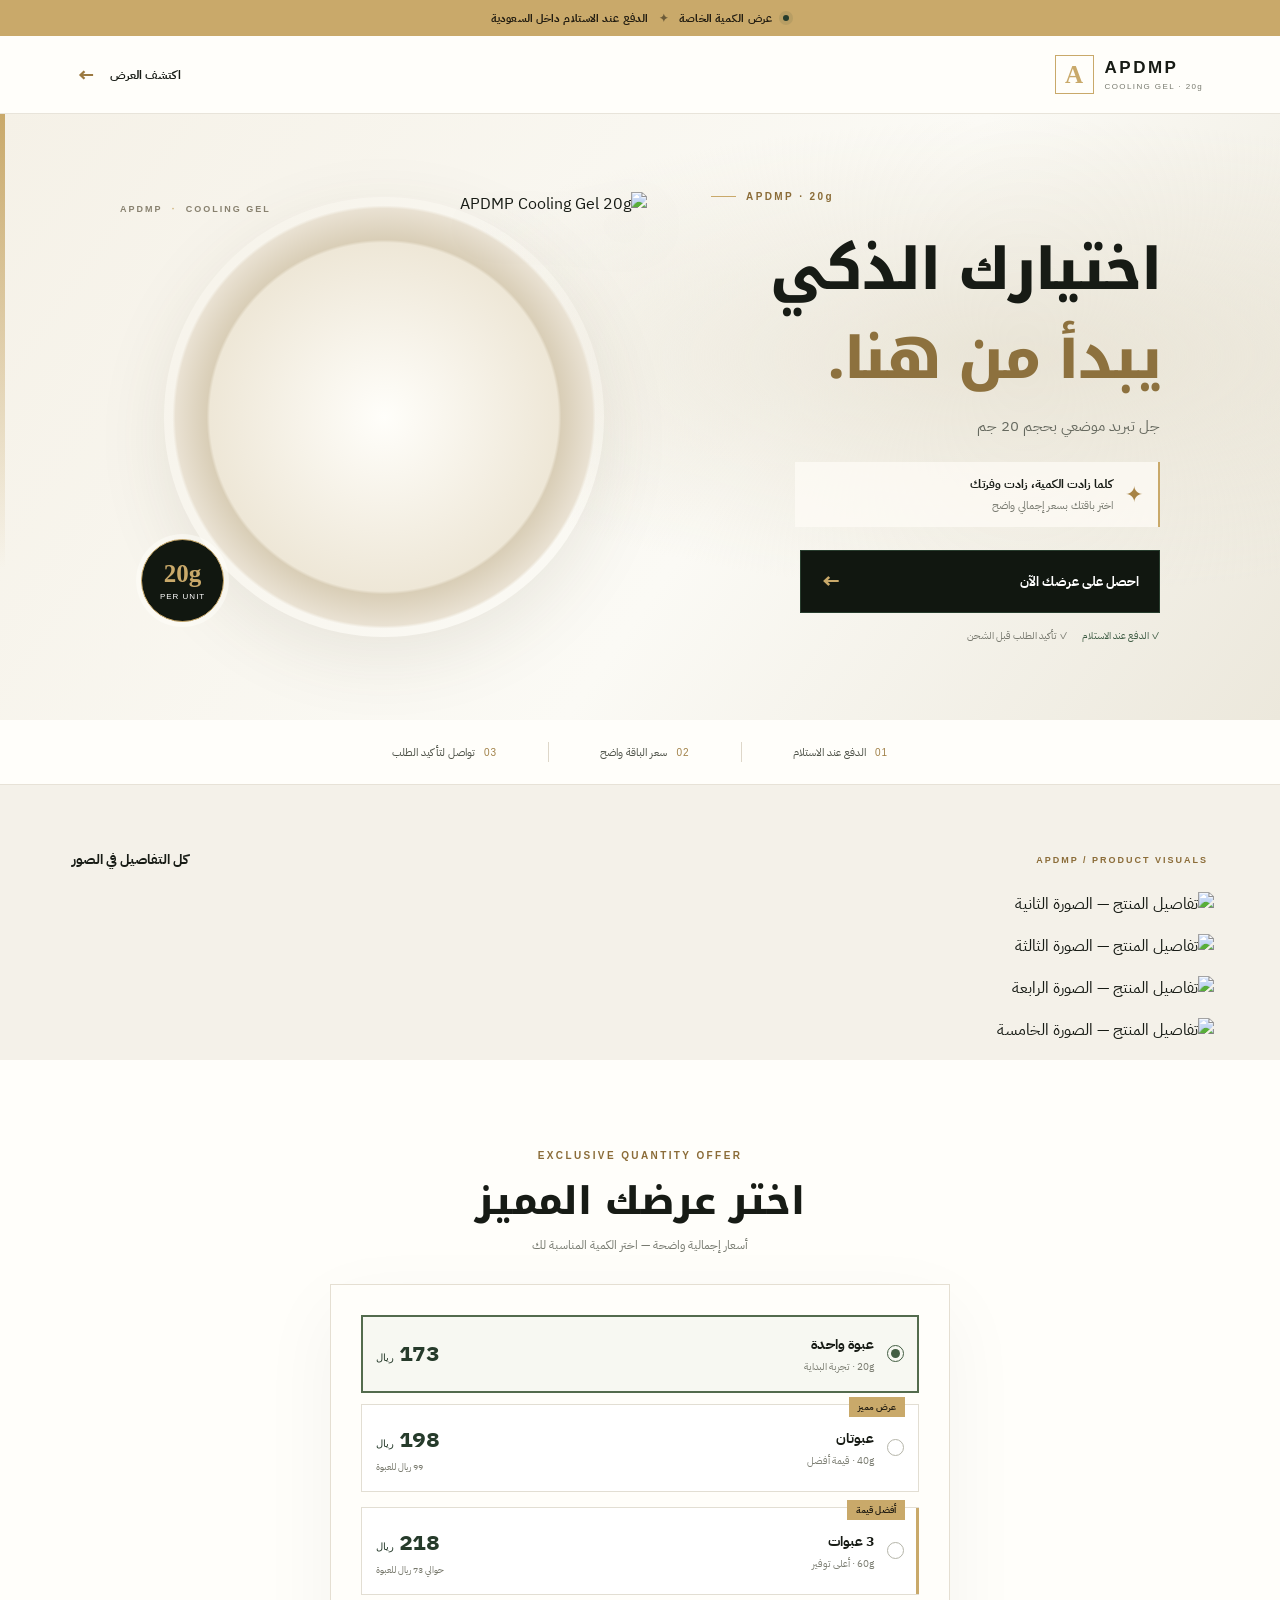
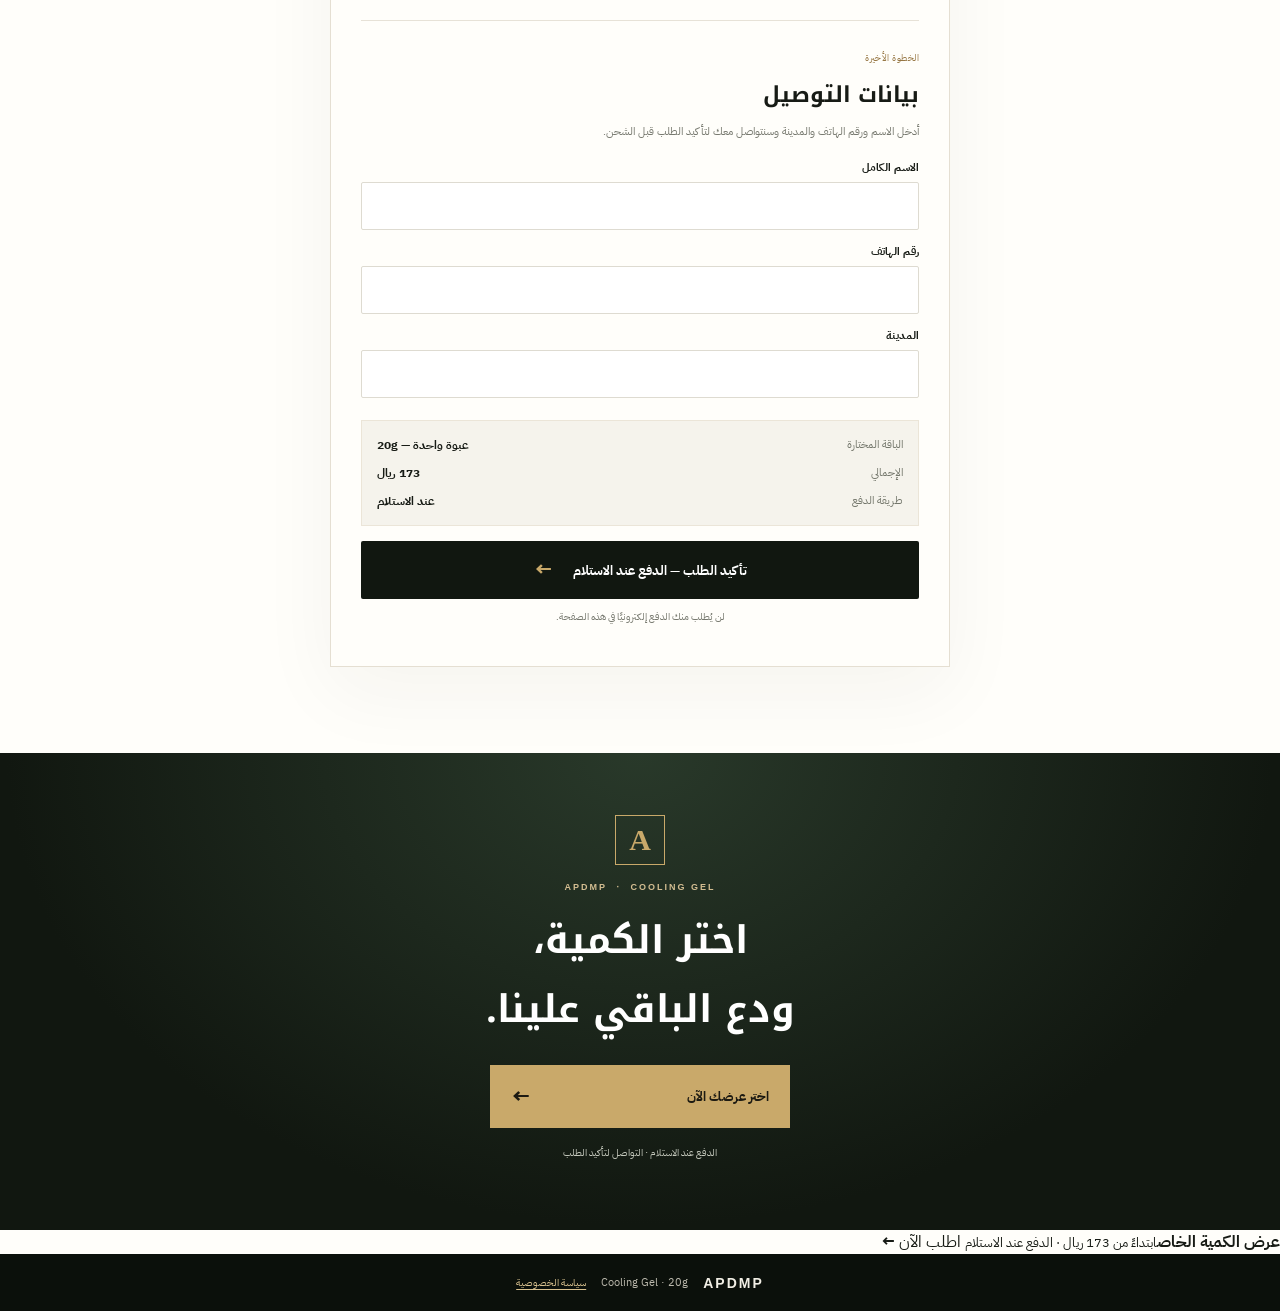
==== commit 468af485: "Add premium sticky order CTA and update hero stylesheet version" ====
--- a/index.html
+++ b/index.html
@@ -10,7 +10,7 @@
 <link rel="preconnect" href="https://fonts.gstatic.com" crossorigin>
 <link rel="preconnect" href="https://script.google.com">
 <link href="https://fonts.googleapis.com/css2?family=IBM+Plex+Sans+Arabic:wght@400;500;600;700&family=Noto+Kufi+Arabic:wght@500;600;700;800&display=swap" rel="stylesheet">
-<link rel="stylesheet" href="styles.css?v=20261019-premium">
+<link rel="stylesheet" href="styles.css?v=20261019-premium-hero2">
 </head>
 <body>
 <div class="announcement"><span class="pulse"></span> عرض الكمية الخاصة <span class="announcement-divider">✦</span> الدفع عند الاستلام داخل السعودية</div>
@@ -74,6 +74,12 @@
   <small>الدفع عند الاستلام · التواصل لتأكيد الطلب</small>
 </section>
 </main>
+
+<a class="sticky-order" href="#order" aria-label="انتقل إلى عروض المنتج والطلب">
+  <span class="sticky-order-copy"><strong>عرض الكمية الخاص</strong><small>ابتداءً من 173 ريال · الدفع عند الاستلام</small></span>
+  <span class="sticky-order-action">اطلب الآن <b>←</b></span>
+</a>
+
 <footer><strong>APDMP</strong><span>Cooling Gel · 20g</span><a href="privacy.html">سياسة الخصوصية</a></footer>
 <script src="app.js?v=20261019-premium" defer></script>
 </body>
--- a/styles.css
+++ b/styles.css
@@ -1,22 +1 @@
-:root{--ink:#142321;--deep:#0d1918;--teal:#254a43;--mint:#b7d5c9;--cream:#f4f1e8;--paper:#fbfaf6;--gold:#c5a66a;--muted:#697874;--line:#dce3dc;--white:#fff}*{box-sizing:border-box}html{scroll-behavior:smooth;scroll-padding-top:12px}body{margin:0;background:var(--paper);color:var(--ink);font-family:"IBM Plex Sans Arabic",sans-serif;line-height:1.7}a{color:inherit;text-decoration:none}.topline{min-height:38px;background:var(--deep);color:#e5eee8;display:flex;justify-content:center;align-items:center;gap:13px;font-size:12px;padding:7px 12px}.topline i{height:4px;width:4px;background:var(--gold);border-radius:50%}.hero{min-height:650px;display:grid;grid-template-columns:1fr 1fr;align-items:center;gap:30px;padding:60px max(6vw,24px);background:radial-gradient(ellipse at 22% 40%,#dce8dd 0,transparent 48%),linear-gradient(120deg,#f5f4ec,#e9eee7)}.hero-copy{max-width:570px}.eyebrow{display:inline-block;color:#557469;letter-spacing:1.5px;font-size:11px;font-weight:700;direction:ltr}.mini-label{font-size:13px;color:var(--teal);font-weight:700;margin:18px 0 4px}.hero h1{font-family:"Noto Kufi Arabic",sans-serif;font-size:clamp(32px,4vw,54px);line-height:1.5;margin:0 0 14px;letter-spacing:-1.3px}.hero h1 em{font-style:normal;color:#487565}.lead{max-width:440px;color:#53635d;font-size:16px;margin:0 0 23px}.benefit-row{display:flex;gap:9px;flex-wrap:wrap;margin:0 0 28px}.benefit-row span{border:1px solid #ccd9cf;background:#ffffffa8;border-radius:99px;padding:5px 14px;font-size:12px;color:#38584e}.cta{min-height:56px;background:var(--teal);color:#fff;display:flex;align-items:center;justify-content:space-between;gap:18px;padding:12px 20px;border-radius:8px;font-weight:700;box-shadow:0 10px 24px #193c3022;transition:transform .2s,background .2s}.cta:hover{background:#183a32;transform:translateY(-2px)}.cta b{font-size:23px;color:#d9c18f}.hero-copy>.cta{max-width:360px}.subcta{display:block;color:#65746d;font-size:11px;margin:10px 4px}.product-stage{position:relative;min-height:500px;display:flex;align-items:center;justify-content:center;overflow:hidden}.halo{position:absolute;width:min(410px,80vw);aspect-ratio:1;border-radius:50%;background:radial-gradient(circle,#d3e6d7 0,#b9d1c5 45%,#b8c9bc 46%,#e7eee4 67%,transparent 68%);filter:drop-shadow(0 20px 20px #203c2710)}.tube{z-index:1;position:relative;width:190px;height:390px;border-radius:25px 25px 31px 31px;background:linear-gradient(100deg,#f7f7f0 0,#d7e4da 18%,#f9faf3 35%,#b8cec2 53%,#edf3e8 76%,#b5cbbd 100%);box-shadow:inset 9px 0 12px #fff9,inset -8px 0 12px #24433722,20px 26px 30px #203c2728;transform:rotate(-7deg);display:flex;align-items:center;flex-direction:column;padding-top:40px;border:1px solid #c1d0c4}.tube:before{content:"";position:absolute;top:0;left:13px;right:13px;height:28px;border-radius:22px 22px 7px 7px;background:linear-gradient(#fdfdf8,#d5e0d7);border-bottom:1px solid #b8c9bb}.tube-cap{position:absolute;bottom:-39px;width:68px;height:41px;border-radius:3px 3px 12px 12px;background:linear-gradient(90deg,#a9c1b2,#f0f4e9 42%,#b5cbbd);box-shadow:0 8px 9px #203c2720}.tube-top{font-size:12px;letter-spacing:3px;font-weight:700;color:#23473c;direction:ltr}.tube-mark{font-family:Arial,sans-serif;font-size:32px;line-height:1.05;font-weight:800;letter-spacing:1px;text-align:center;color:#204b3b;margin-top:64px;direction:ltr}.tube-line{width:88px;height:2px;background:var(--gold);margin:17px 0 13px}.tube-weight{font-size:18px;letter-spacing:2px;font-weight:700;color:#385a4d;direction:ltr}.tube-bottom{font-size:7px;letter-spacing:1.4px;color:#63786b;margin-top:auto;margin-bottom:23px;direction:ltr}.stage-caption{position:absolute;bottom:25px;color:#71847a;letter-spacing:3px;font-size:10px;direction:ltr}.stage-caption span{color:#395f4f;font-weight:700;margin-left:8px}.trust{display:grid;grid-template-columns:repeat(3,1fr);background:#fff;border-bottom:1px solid var(--line);padding:24px max(6vw,20px);gap:18px}.trust>div{display:flex;align-items:center;justify-content:center;gap:12px}.trust>div>b{width:37px;height:37px;display:grid;place-items:center;border-radius:50%;background:#e8f0e8;color:#35634f;font-size:18px}.trust strong,.trust small{display:block}.trust strong{font-size:13px}.trust small{font-size:11px;color:var(--muted)}.editorial{text-align:center;padding:90px 22px 76px;max-width:1000px;margin:auto}.editorial h2,.how h2,.offer-intro h2,.faq h2,.last h2{font-family:"Noto Kufi Arabic",sans-serif;font-size:clamp(26px,3vw,38px);margin:10px 0;color:var(--ink)}.editorial>p{max-width:610px;margin:0 auto;color:var(--muted)}.feature-cards{display:grid;grid-template-columns:repeat(3,1fr);gap:15px;margin-top:42px;text-align:right}.feature-cards article{background:#fff;border:1px solid #e2e8df;padding:24px;border-radius:12px}.feature-cards article>span{font-size:11px;letter-spacing:2px;color:#7a9b87;direction:ltr;display:block}.feature-cards h3{margin:11px 0 5px;font-size:17px}.feature-cards p{margin:0;color:var(--muted);font-size:13px}.banner{margin:0 5vw 45px;border-radius:18px;overflow:hidden;background:var(--deep);color:#fff;display:flex;align-items:center;justify-content:space-between;padding:45px 7%;gap:25px;position:relative}.banner>div:first-child{max-width:500px;position:relative;z-index:1}.banner .eyebrow{color:#b7d5c9}.banner h2{font-family:"Noto Kufi Arabic",sans-serif;font-size:clamp(24px,3vw,35px);margin:8px 0}.banner p{color:#c3d0c9;margin:0 0 22px}.banner .cta{max-width:280px;background:#c7dfd1;color:#16352c}.banner .cta b{color:#214c3e}.banner-orb{width:200px;height:200px;border-radius:50%;border:1px solid #c9dec340;display:flex;align-items:center;justify-content:center;flex-direction:column;background:radial-gradient(circle,#45685a,#172d27 67%,#0d1918);box-shadow:0 0 0 20px #ffffff06,0 0 0 40px #ffffff04;flex-shrink:0;direction:ltr}.banner-orb span{font-family:Arial,sans-serif;font-size:49px;font-weight:800;color:#e3efe5}.banner-orb small{letter-spacing:2px;font-size:9px;color:#b9d3c4}.how{text-align:center;padding:55px 20px 75px;background:#edf1e9}.steps{max-width:950px;margin:32px auto 0;display:grid;grid-template-columns:repeat(3,1fr);gap:15px}.steps>div{padding:24px;background:#fff;border-radius:10px;display:flex;flex-direction:column;align-items:center}.steps b{display:grid;place-items:center;width:36px;height:36px;border-radius:50%;background:#e5eee5;color:#47705c;font-size:12px;direction:ltr}.steps strong{margin:9px 0 2px}.steps small{color:var(--muted);font-size:12px}.offer-intro{text-align:center;padding:78px 20px 25px}.offer-intro p{color:var(--muted);margin:0}.checkout{width:min(680px,calc(100% - 28px));margin:0 auto 90px;background:#fff;border:1px solid var(--line);border-radius:16px;padding:clamp(17px,4vw,34px);box-shadow:0 18px 50px #183c2a0b}.offers{border:0;padding:0;margin:0 0 30px;display:grid;gap:12px}.offer-card{position:relative;display:grid;grid-template-columns:18px 1fr auto;align-items:center;gap:12px;padding:18px 15px;border:1px solid #d9e2d9;border-radius:11px;cursor:pointer;background:#fff;transition:border .2s,background .2s}.offer-card:has(input:checked){border:2px solid #457761;background:#f5f9f4;padding:17px 14px}.offer-card input{position:absolute;opacity:0;pointer-events:none}.radio{width:17px;height:17px;border:1.5px solid #9aaea0;border-radius:50%;display:grid;place-items:center}.offer-card input:checked+.radio{border-color:#397256}.offer-card input:checked+.radio:after{content:"";width:9px;height:9px;border-radius:50%;background:#397256}.offer-name strong,.offer-name small{display:block}.offer-name strong{font-size:15px}.offer-name small{font-size:11px;color:var(--muted);margin-top:2px}.price{text-align:left;white-space:nowrap}.price>strong{font-size:23px;color:#264e3f}.price>strong small{font-size:11px}.price del{display:block;color:#9a9f99;font-size:10px}.featured{margin-top:3px}.tag{position:absolute;top:-11px;right:16px;background:#c7dfd1;color:#1e4c39;font-size:10px;font-weight:700;padding:2px 12px;border-radius:99px}.form-heading{padding:20px 0 15px;border-top:1px solid var(--line)}.form-heading h3{font-family:"Noto Kufi Arabic",sans-serif;font-size:21px;margin:0 0 5px}.form-heading p{font-size:12px;color:var(--muted);margin:0}.fields{display:grid;gap:14px}.fields label{display:block}.fields label>span{display:block;font-size:12px;font-weight:700;margin-bottom:6px}.fields input{width:100%;min-height:49px;border:1px solid #d8e1d9;border-radius:8px;background:#fdfdfa;padding:12px 13px;font:inherit;font-size:15px;color:var(--ink);outline:none}.fields input:focus{border-color:#54816b;box-shadow:0 0 0 3px #54816b1c}.fields input[aria-invalid=true]{border-color:#c83f3f}.phone-error{display:block;color:#c43131;font-size:12px;min-height:0}.phone-error:empty{display:none}.summary{margin:24px 0 16px;padding:14px;background:#f2f6f0;border-radius:9px;display:grid;gap:9px}.summary>div{display:flex;justify-content:space-between;gap:12px;font-size:12px}.summary span{color:var(--muted)}.summary strong{font-size:12px}.submit{width:100%;min-height:58px;border:0;border-radius:8px;background:var(--teal);color:#fff;font:inherit;font-weight:700;font-size:15px;cursor:pointer;box-shadow:0 8px 20px #234b3b20}.submit:disabled{opacity:.65;cursor:wait}.secure-note{text-align:center;font-size:11px;color:var(--muted);margin:9px 0 0}.message{color:#286b48;font-size:13px;text-align:center}.faq{max-width:760px;margin:0 auto;padding:0 20px 85px}.faq>.eyebrow,.faq>h2{text-align:center;display:block}.faq details{border-bottom:1px solid var(--line);padding:17px 0}.faq summary{font-weight:700;cursor:pointer;font-size:14px}.faq details p{color:var(--muted);font-size:13px;margin:10px 0 0}.disclaimer{margin-top:24px!important;font-size:11px;color:#79847e;line-height:1.9}.last{background:linear-gradient(135deg,#172c26,#0b1916);color:#fff;text-align:center;padding:65px 20px 75px}.last .eyebrow{color:#b5d4c4}.last h2{color:#fff}.last p{color:#c3d2ca;margin:0 auto 25px}.last .cta{max-width:310px;margin:auto;background:#c8dfd2;color:#19392f}.last .cta b{color:#234d3e}footer{display:flex;align-items:center;justify-content:center;gap:15px;flex-wrap:wrap;padding:22px;background:#091310;color:#e6eee8;font-size:12px}footer strong{letter-spacing:2px;direction:ltr}footer span,footer small{color:#9fb0a5}.sr-only{position:absolute;width:1px;height:1px;padding:0;margin:-1px;overflow:hidden;clip:rect(0,0,0,0);white-space:nowrap;border:0}.success-modal{display:none;position:fixed;inset:0;z-index:99;background:#07130fcc;padding:20px;align-items:center;justify-content:center}.success-modal.visible{display:flex}.success-card{width:min(420px,100%);border-radius:16px;background:#fff;padding:30px;text-align:center;box-shadow:0 20px 80px #0004}.check{margin:auto;width:54px;height:54px;display:grid;place-items:center;border-radius:50%;background:#e3f0e6;color:#286d4b;font-size:27px}.success-card h2{font-family:"Noto Kufi Arabic",sans-serif}.success-card p{color:var(--muted);font-size:13px}.success-card strong{display:block;margin:8px}.success-card button{margin-top:15px;width:100%;padding:12px;background:var(--teal);color:#fff;border:0;border-radius:8px;font:inherit}@media(max-width:760px){.hero{grid-template-columns:1fr;gap:8px;padding:38px 22px 28px;min-height:auto}.hero-copy{order:1}.product-stage{order:0;min-height:300px;margin:-8px 0 5px}.halo{width:260px}.tube{transform:scale(.72) rotate(-7deg);transform-origin:center}.stage-caption{bottom:3px}.hero h1{font-size:34px}.lead{font-size:14px}.hero-copy>.cta{max-width:none}.trust{padding:19px 13px;gap:7px}.trust>div{gap:7px;align-items:flex-start}.trust>div>b{width:29px;height:29px;flex-shrink:0;font-size:14px}.trust strong{font-size:11px}.trust small{font-size:9px;line-height:1.5}.editorial{padding:65px 18px 50px}.feature-cards{grid-template-columns:1fr;gap:9px;margin-top:25px}.feature-cards article{padding:17px 20px}.feature-cards h3{margin:3px 0}.banner{margin:0 12px 25px;padding:30px 22px;min-height:250px}.banner-orb{width:100px;height:100px;margin-left:-8px}.banner-orb span{font-size:29px}.banner-orb small{font-size:6px;letter-spacing:1px}.banner p{font-size:12px}.banner .cta{font-size:12px;padding:10px}.steps{gap:8px}.steps>div{padding:15px 7px}.steps strong{font-size:12px}.steps small{font-size:10px}.offer-intro{padding-top:58px}.checkout{margin-bottom:60px}.offer-card{grid-template-columns:16px 1fr auto;gap:9px;padding:15px 11px}.offer-card:has(input:checked){padding:14px 10px}.offer-name strong{font-size:13px}.offer-name small{font-size:10px;max-width:180px}.price>strong{font-size:20px}.price del{font-size:9px}.last{padding:52px 20px 60px}footer{gap:8px;flex-direction:column}footer span{font-size:11px}}@media(max-width:390px){.trust small{font-size:8px}.trust strong{font-size:10px}.hero h1{font-size:30px}.offer-name small{max-width:145px}.price>strong{font-size:18px}}
-/* Real product photo in hero */
-.product-photo{position:relative;z-index:1;display:block;width:min(100%,470px);max-height:470px;object-fit:contain;border-radius:12px;mix-blend-mode:multiply;filter:drop-shadow(0 18px 24px #203c2718)}
-@media(max-width:760px){.product-photo{width:min(88%,340px);max-height:300px}.product-stage{min-height:320px}.product-stage .halo{width:270px}}
-
-
-/* Hero product image — balanced on desktop and mobile */
-.hero{grid-template-columns:minmax(0,1fr) minmax(300px,0.9fr)!important;gap:clamp(18px,4vw,48px);}
-.hero-copy{grid-column:auto;position:relative;z-index:2;}
-.product-stage{position:relative;display:flex;align-items:center;justify-content:center;min-width:0;min-height:440px;overflow:hidden;border-radius:22px;background:radial-gradient(ellipse at center,#e1eadf 0%,#d5e2d7 44%,#edf1e8 73%,transparent 74%);}
-.product-stage .halo{position:absolute;display:block;width:min(90%,390px);aspect-ratio:1;border-radius:50%;background:radial-gradient(circle,#d7e7d8 0%,#c2d7c7 50%,#b8cbbd 51%,#e9efe6 72%,transparent 73%);}
-.product-photo{position:relative;z-index:1;display:block;width:min(88%,410px);height:400px;max-height:400px;object-fit:contain;object-position:center;mix-blend-mode:multiply;filter:drop-shadow(0 18px 24px #203c2718);}
-.stage-caption{position:absolute;z-index:2;bottom:16px;display:block;color:#536d60;letter-spacing:1.5px;font-size:10px;direction:ltr;text-align:center;max-width:95%;}
-.stage-caption span{color:#395f4f;font-weight:700;margin-left:8px;}
-@media(max-width:760px){.hero{grid-template-columns:1fr!important;gap:10px;padding:26px 18px 30px;}.product-stage{order:0;min-height:300px;margin:0 0 8px;}.hero-copy{order:1;}.product-stage .halo{width:260px;}.product-photo{width:min(86%,320px);height:260px;max-height:260px;}.stage-caption{bottom:8px;font-size:9px;}.hero h1{font-size:clamp(30px,8vw,36px);}}
-
-/* Clear, neutral product photograph; avoid artificial product mockup styling */
-.product-stage{background:#f7f7f4!important;border:1px solid #e7e8e1;}
-.product-stage .halo{display:none!important;}
-.product-photo{width:min(92%,440px)!important;height:390px!important;max-height:390px!important;object-fit:contain!important;mix-blend-mode:normal!important;filter:none!important;border-radius:4px!important;}
-.stage-caption{background:#f7f7f4d9;padding:4px 8px;border-radius:4px;letter-spacing:1px!important;}
-@media(max-width:760px){.product-stage{min-height:280px!important;border-radius:12px!important;}.product-photo{width:min(92%,310px)!important;height:245px!important;max-height:245px!important;}.stage-caption{font-size:8px!important;}}
+:root{--ink:#171b15;--deep:#111710;--green:#273b2d;--gold:#c9a96a;--cream:#f6f3eb;--paper:#fffefa;--muted:#777a70;--line:#e7e2d7;--serif:"Noto Kufi Arabic",sans-serif;--body:"IBM Plex Sans Arabic",sans-serif}*{box-sizing:border-box}html{scroll-behavior:smooth;scroll-padding-top:20px}body{margin:0;background:var(--paper);color:var(--ink);font-family:var(--body);-webkit-font-smoothing:antialiased}a{color:inherit;text-decoration:none}.announcement{min-height:36px;background:var(--gold);color:#211c11;display:flex;align-items:center;justify-content:center;gap:11px;padding:8px 14px;font-size:11px;font-weight:700;letter-spacing:.1px}.pulse{width:6px;height:6px;background:#263c2c;border-radius:50%;box-shadow:0 0 0 4px #263c2c19}.announcement-divider{opacity:.55}.site-header{height:78px;padding:0 clamp(18px,6vw,86px);display:flex;align-items:center;justify-content:space-between;background:#fffefa;border-bottom:1px solid #e8e4da}.brand{display:flex;align-items:center;gap:11px;direction:ltr}.brand-mark{width:39px;height:39px;display:grid;place-items:center;border:1px solid var(--gold);color:var(--gold);font:800 25px Georgia,serif}.brand strong,.brand small{display:block}.brand strong{font:800 17px Arial,sans-serif;letter-spacing:2.5px}.brand small{font:500 8px Arial,sans-serif;letter-spacing:1.4px;color:#77796e;margin-top:4px}.header-cta{font-size:12px;font-weight:700;display:flex;align-items:center;gap:15px}.header-cta span{color:#9b7940;font-size:20px}.hero{position:relative;display:grid;grid-template-columns:minmax(0,.92fr) minmax(0,1.08fr);align-items:center;gap:clamp(22px,5vw,76px);padding:clamp(36px,6vw,88px) clamp(22px,8vw,120px);background:radial-gradient(ellipse at 80% 40%,#e9e4d6 0,transparent 46%),linear-gradient(125deg,#f5f1e7,#fbfaf5 58%,#ece8dc);overflow:hidden;min-height:580px}.hero:after{content:"";position:absolute;inset:0 auto 0 0;width:5px;background:linear-gradient(var(--gold),transparent 75%)}.hero-copy{position:relative;z-index:2;max-width:500px}.eyebrow,.section-kicker{font:600 10px Arial,sans-serif;letter-spacing:2.4px;color:#8b6c38;direction:ltr;text-align:right}.eyebrow{display:flex;align-items:center;gap:10px}.eyebrow span{width:25px;height:1px;background:var(--gold)}.hero h1{font:800 clamp(35px,4.5vw,61px)/1.55 var(--serif);letter-spacing:-1.5px;margin:23px 0 12px}.hero h1 em{font-style:normal;color:#8d713e}.hero-sub{font-size:15px;color:#66695f;margin:0 0 25px}.hero-offer{display:flex;align-items:center;gap:12px;padding:13px 15px;border-right:2px solid var(--gold);background:#fffdf7b8;max-width:365px;margin-bottom:23px}.offer-icon{font-size:22px;color:#a78345}.hero-offer strong,.hero-offer small{display:block}.hero-offer strong{font-size:12px}.hero-offer small{font-size:11px;color:#787a70;margin-top:4px}.primary-cta{min-height:55px;background:var(--deep);color:#fff;display:flex;align-items:center;justify-content:space-between;gap:25px;padding:14px 20px;border:1px solid #273c2d;font:700 13px var(--body);transition:background .2s,transform .2s;max-width:360px}.primary-cta:hover{background:#304a35;transform:translateY(-2px)}.primary-cta span{font-size:22px;color:var(--gold)}.hero-meta{display:flex;flex-wrap:wrap;gap:14px;margin-top:15px;color:#77786e;font-size:10px}.hero-meta span:first-child{color:#3f5c44}.hero-visual{position:relative;min-width:0;isolation:isolate;display:grid;place-items:center;min-height:430px}.visual-glow{position:absolute;z-index:-1;width:min(88%,440px);aspect-ratio:1;border-radius:50%;background:radial-gradient(circle,#fffefa 0,#eee7d7 56%,#d9ceb7 57%,#e9e1d2 67%,transparent 68%);box-shadow:0 20px 70px #4d41251a}.hero-image{display:block;width:min(100%,540px);height:450px;object-fit:contain;object-position:center;filter:drop-shadow(0 24px 28px #342a181b)}.visual-stamp{position:absolute;bottom:20px;left:4%;width:83px;height:83px;border-radius:50%;background:var(--deep);color:#fff;display:flex;flex-direction:column;align-items:center;justify-content:center;border:1px solid #c9a96a;box-shadow:0 0 0 5px #fffefa70}.visual-stamp strong{font:700 25px Georgia,serif;color:var(--gold)}.visual-stamp span{font:8px Arial,sans-serif;letter-spacing:1px;margin-top:4px}.visual-caption{position:absolute;top:12px;left:0;direction:ltr;font:700 9px Arial,sans-serif;letter-spacing:2px;color:#88816f}.visual-caption span{color:var(--gold);padding:0 5px}.trust-strip{display:flex;align-items:center;justify-content:center;gap:clamp(14px,4vw,55px);padding:22px 18px;background:#fffefa;border-bottom:1px solid var(--line);color:#4d5147;font-size:11px}.trust-strip span{display:flex;align-items:center;gap:9px}.trust-strip b{font:10px Arial,sans-serif;color:#a18148;letter-spacing:1px}.trust-strip i{width:1px;height:20px;background:#ded7c9}.visual-story{padding:clamp(30px,5vw,64px) 0 0;background:#f4f1e9}.story-intro{max-width:1180px;margin:0 auto;padding:0 22px 22px;display:flex;justify-content:space-between;align-items:center;gap:20px}.story-intro span{font:600 9px Arial,sans-serif;letter-spacing:2px;color:#8b6c38;direction:ltr}.story-intro b{font:700 14px var(--body)}.story-frame{margin:0 auto;max-width:1180px;padding:0 16px 18px}.story-frame img{display:block;width:100%;height:auto;object-fit:contain;border-radius:3px}.offer-section{padding:clamp(52px,7vw,90px) 18px 86px;background:var(--paper);text-align:center}.section-kicker{text-align:center}.offer-section h2{font:800 clamp(24px,3.4vw,38px)/1.6 var(--serif);margin:10px 0 4px}.offer-intro{font-size:12px;color:var(--muted);margin:0 0 30px}.checkout-shell{width:min(620px,100%);margin:0 auto;padding:clamp(17px,4vw,30px);border:1px solid #e5dfd2;background:#fffefa;box-shadow:0 25px 75px #332b190c;text-align:right}.offers{border:0;padding:0;margin:0 0 25px;display:grid;gap:11px}.offer-card{position:relative;display:grid;grid-template-columns:18px minmax(0,1fr) auto;align-items:center;gap:12px;padding:17px 14px;border:1px solid #e2ded3;background:#fff;cursor:pointer;transition:all .18s;min-height:78px}.offer-card:has(input:checked){border:1.5px solid #536b4d;background:#f7f8f2;box-shadow:inset 0 0 0 1px #536b4d}.offer-card input{position:absolute;opacity:0;pointer-events:none}.radio{width:17px;height:17px;border:1px solid #b5b5a9;border-radius:50%;display:grid;place-items:center}.offer-card input:checked+.radio{border-color:#435e43}.offer-card input:checked+.radio:after{content:"";width:9px;height:9px;border-radius:50%;background:#435e43}.offer-name strong,.offer-name small{display:block}.offer-name strong{font-size:14px}.offer-name small{font-size:10px;color:#7b7d72;margin-top:4px}.price{text-align:left;white-space:nowrap}.price>strong{font-size:23px;color:#263b2b;letter-spacing:-.5px}.price>strong small{font-size:10px;font-weight:500;letter-spacing:0}.price .saving{display:block;font-size:9px;color:#77786c;margin-top:3px}.offer-ribbon{position:absolute;top:-8px;right:13px;background:var(--gold);color:#231e13;padding:3px 9px;font-size:9px;font-weight:700}.featured{margin-top:4px}.featured:before{content:"";position:absolute;right:-1px;top:0;bottom:0;width:3px;background:var(--gold)}.form-heading{border-top:1px solid var(--line);padding:23px 0 17px}.form-step{font-size:9px;color:#977744;letter-spacing:.5px}.form-heading h3{font:700 22px var(--serif);margin:6px 0}.form-heading p{font-size:11px;line-height:1.9;color:#77796f;margin:0}.fields{display:grid;gap:13px}.fields label{display:block}.fields label>span{display:block;font-size:11px;font-weight:700;margin-bottom:6px}.fields input{width:100%;min-height:48px;border:1px solid #dedbd1;border-radius:2px;background:#fff;padding:12px 13px;font:15px var(--body);color:var(--ink);outline:none}.fields input:focus{border-color:#647c5d;box-shadow:0 0 0 3px #647c5d16}.fields input[aria-invalid=true]{border-color:#c83f3f}.phone-error{display:block;color:#c43131;font-size:12px;min-height:0}.phone-error:empty{display:none}.summary{margin:22px 0 15px;padding:15px;background:#f5f3ec;border:1px solid #ebe5d8;display:grid;gap:10px}.summary>div{display:flex;justify-content:space-between;gap:12px;font-size:11px}.summary span{color:#74776c}.summary strong{font-size:12px}.submit{width:100%;min-height:58px;border:0;border-radius:2px;background:var(--deep);color:#fff;font:700 13px var(--body);cursor:pointer;display:flex;align-items:center;justify-content:center;gap:20px}.submit span{font-size:21px;color:var(--gold)}.submit:disabled{opacity:.65;cursor:wait}.secure-note{text-align:center;font-size:10px;color:#77796f;margin:10px 0 0}.message{color:#286b48;font-size:12px;text-align:center}.sr-only{position:absolute;width:1px;height:1px;padding:0;margin:-1px;overflow:hidden;clip:rect(0,0,0,0);white-space:nowrap;border:0}.closing{background:radial-gradient(ellipse at 50% 0,#29392a,#111710 70%);color:#fff;text-align:center;padding:62px 20px 70px}.closing-mark{width:50px;height:50px;border:1px solid var(--gold);color:var(--gold);display:grid;place-items:center;margin:0 auto 17px;font:800 30px Georgia,serif}.closing p{font:600 9px Arial,sans-serif;letter-spacing:2px;color:#d3bd91;direction:ltr}.closing p span{padding:0 5px}.closing h2{font:700 clamp(25px,4vw,38px)/1.8 var(--serif);margin:14px 0 22px}.closing .primary-cta{margin:0 auto;max-width:300px;background:var(--gold);color:#1c1a12;border-color:var(--gold)}.closing .primary-cta span{color:#1c1a12}.closing small{display:block;font-size:10px;color:#c4c8bc;margin-top:17px}footer{display:flex;align-items:center;justify-content:center;gap:15px;flex-wrap:wrap;padding:20px;background:#0b100b;color:#f1eee5;font-size:11px}footer strong{font:800 14px Arial,sans-serif;letter-spacing:2px}footer span{color:#bcb9ad}footer a{color:#d9c18f;text-decoration:underline;text-underline-offset:3px;font-size:10px}@media(min-width:1200px){.hero{padding-left:max(9vw,120px);padding-right:max(9vw,120px)}}@media(max-width:760px){.announcement{font-size:10px;gap:8px;min-height:34px}.site-header{height:65px;padding:0 17px}.brand-mark{width:34px;height:34px;font-size:22px}.brand strong{font-size:15px}.header-cta{font-size:11px;gap:8px}.hero{grid-template-columns:1fr;gap:13px;padding:28px 20px 32px;min-height:auto}.hero-visual{grid-row:1;min-height:270px;margin:0 -3px}.hero-copy{grid-row:2}.hero-image{height:280px;width:min(100%,370px)}.visual-glow{width:min(80%,285px)}.visual-stamp{width:65px;height:65px;bottom:6px;left:2%}.visual-stamp strong{font-size:20px}.visual-stamp span{font-size:7px}.visual-caption{top:0;font-size:8px}.hero h1{font-size:clamp(32px,9vw,43px);line-height:1.5;margin:15px 0 7px}.hero-sub{font-size:13px;margin-bottom:17px}.hero-offer{max-width:none;margin-bottom:17px;padding:11px 13px}.primary-cta{max-width:none;min-height:53px}.hero-meta{font-size:9px;gap:10px}.trust-strip{gap:11px;padding:16px 8px;font-size:9px}.trust-strip span{gap:5px}.trust-strip b{font-size:9px}.trust-strip i{height:17px}.story-intro{padding:0 16px 16px}.story-intro b{font-size:12px}.story-intro span{font-size:8px;letter-spacing:1px}.story-frame{padding:0 0 10px}.story-frame img{border-radius:0}.offer-section{padding:52px 13px 60px}.offer-intro{margin-bottom:22px;font-size:11px}.checkout-shell{padding:15px 12px}.offer-card{grid-template-columns:16px minmax(0,1fr) auto;gap:9px;padding:15px 10px;min-height:72px}.offer-name strong{font-size:12px}.offer-name small{font-size:9px}.price>strong{font-size:20px}.price>strong small{font-size:9px}.price .saving{font-size:8px}.offer-ribbon{font-size:8px;right:10px}.form-heading h3{font-size:20px}.form-heading p{font-size:10px}.fields input{min-height:47px}.closing{padding:48px 20px 55px}footer{gap:8px;flex-direction:column}}@media(max-width:360px){.trust-strip{font-size:8px;gap:7px}.hero{padding-left:15px;padding-right:15px}.hero-meta{font-size:8px}.price>strong{font-size:18px}.offer-card{gap:7px;padding-left:8px;padding-right:8px}}@media(prefers-reduced-motion:reduce){html{scroll-behavior:auto}*,*:before,*:after{transition:none!important}}
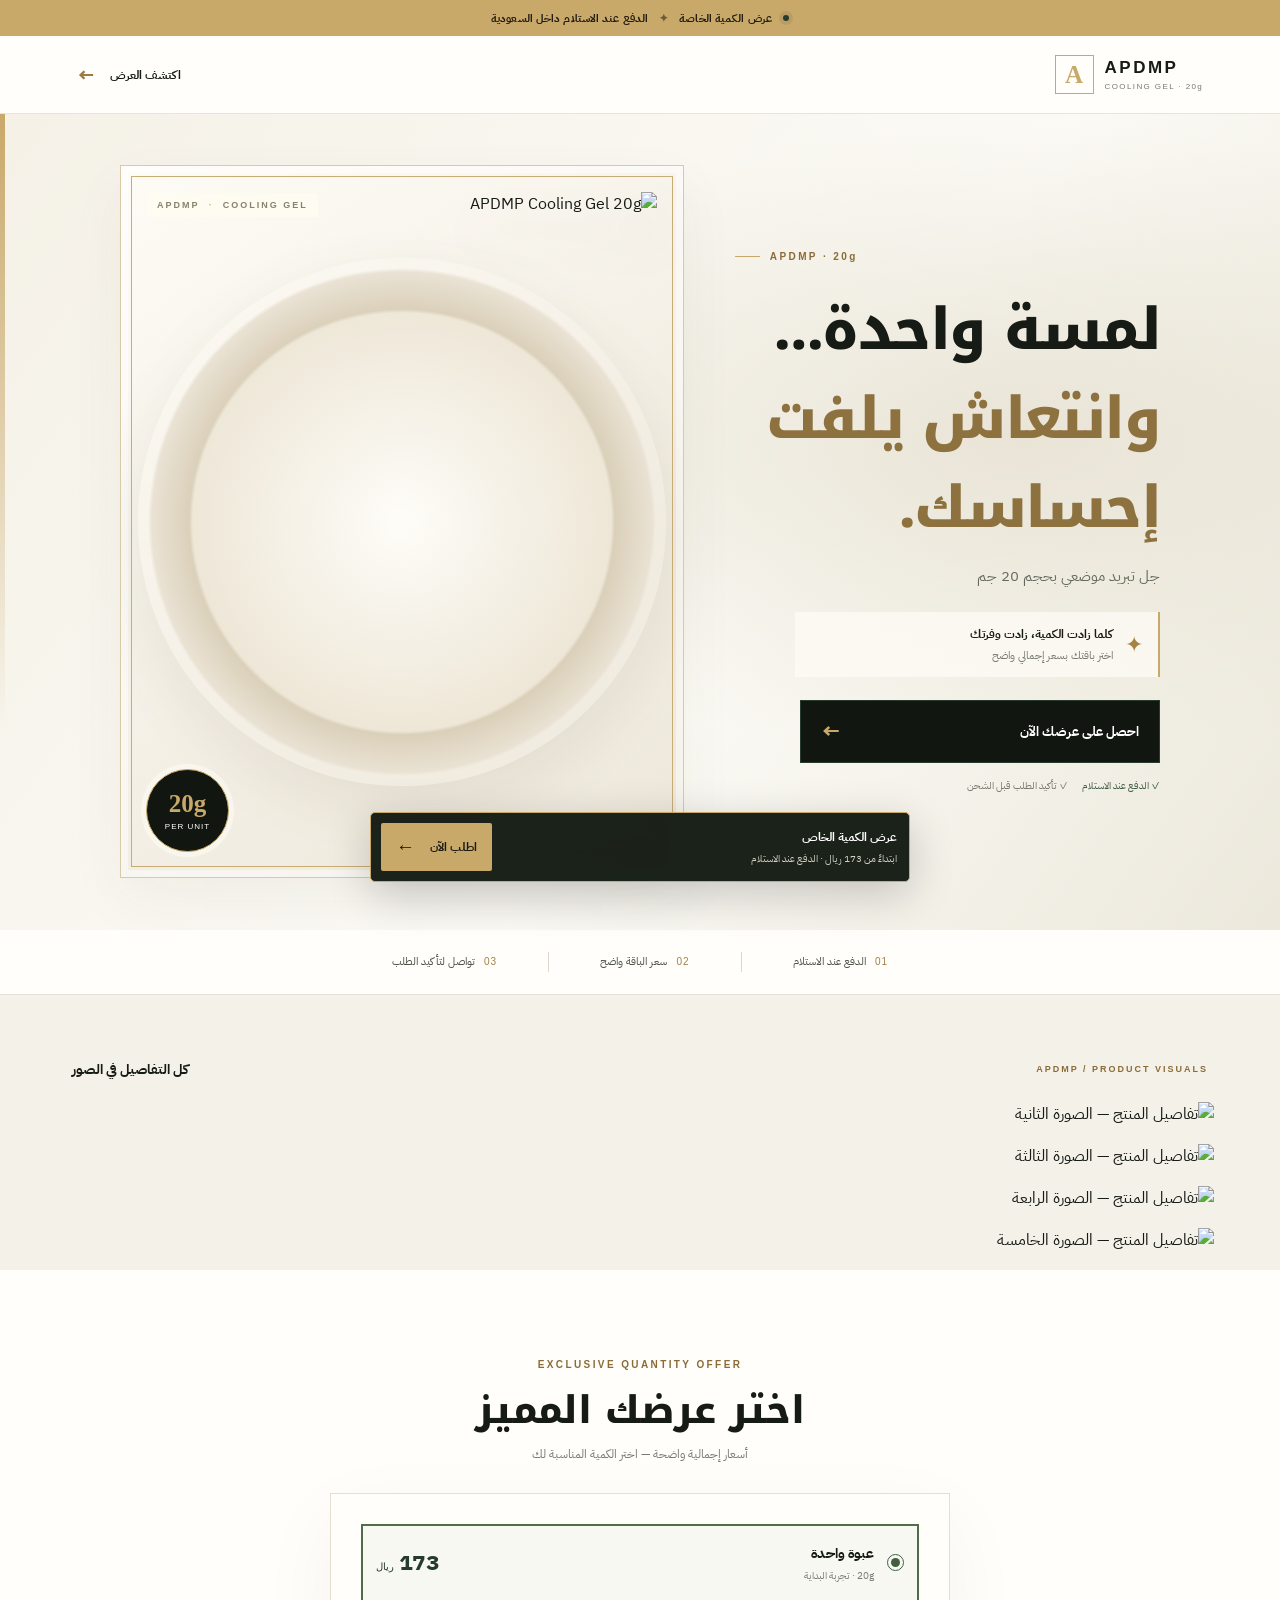
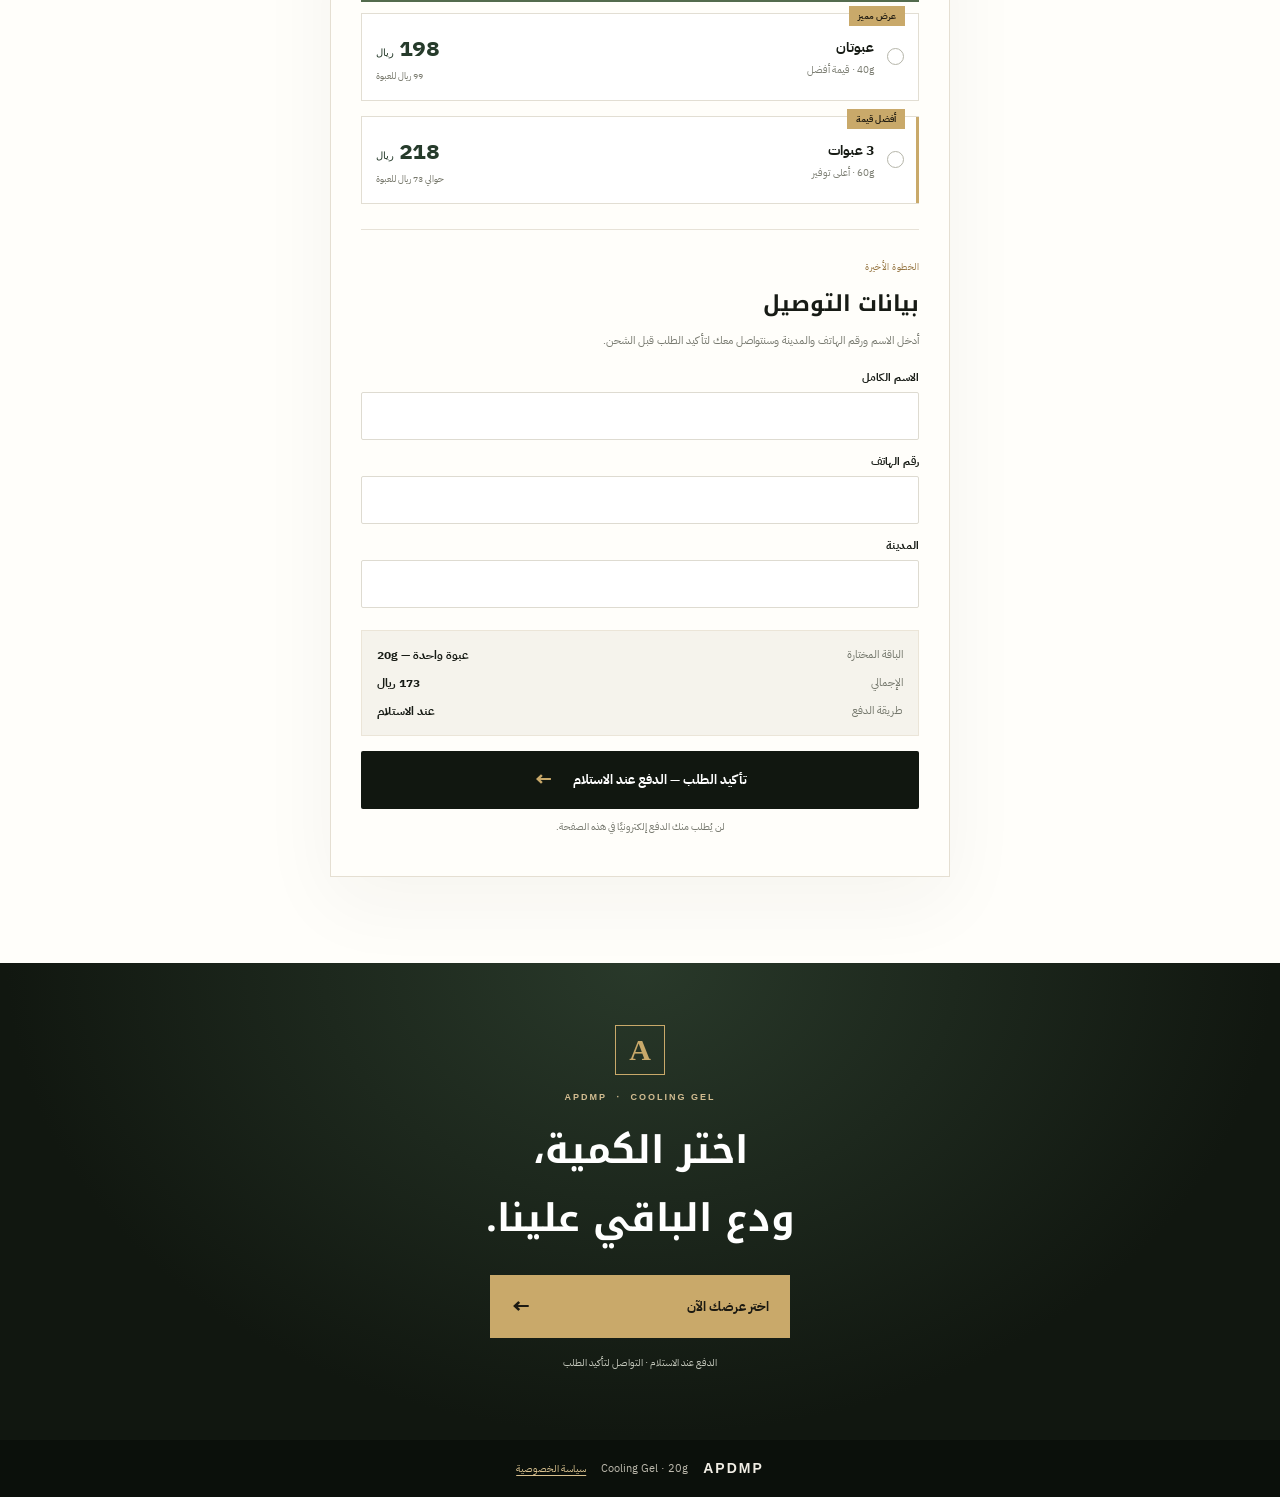
==== commit 02eea1b9: "Strengthen hero headline and refresh styling cache" ====
--- a/index.html
+++ b/index.html
@@ -10,7 +10,7 @@
 <link rel="preconnect" href="https://fonts.gstatic.com" crossorigin>
 <link rel="preconnect" href="https://script.google.com">
 <link href="https://fonts.googleapis.com/css2?family=IBM+Plex+Sans+Arabic:wght@400;500;600;700&family=Noto+Kufi+Arabic:wght@500;600;700;800&display=swap" rel="stylesheet">
-<link rel="stylesheet" href="styles.css?v=20261019-premium-hero2">
+<link rel="stylesheet" href="styles.css?v=20261019-premium-hero3">
 </head>
 <body>
 <div class="announcement"><span class="pulse"></span> عرض الكمية الخاصة <span class="announcement-divider">✦</span> الدفع عند الاستلام داخل السعودية</div>
@@ -22,7 +22,7 @@
 <section class="hero">
   <div class="hero-copy">
     <div class="eyebrow"><span></span> APDMP · 20g</div>
-    <h1>اختيارك الذكي<br><em>يبدأ من هنا.</em></h1>
+    <h1>لمسة واحدة…<br><em>وانتعاش يلفت إحساسك.</em></h1>
     <p class="hero-sub">جل تبريد موضعي بحجم 20 جم</p>
     <div class="hero-offer"><span class="offer-icon">✦</span><span><strong>كلما زادت الكمية، زادت وفرتك</strong><small>اختر باقتك بسعر إجمالي واضح</small></span></div>
     <a class="primary-cta" href="#order">احصل على عرضك الآن <span>←</span></a>
--- a/styles.css
+++ b/styles.css
@@ -1 +1,34 @@
-:root{--ink:#171b15;--deep:#111710;--green:#273b2d;--gold:#c9a96a;--cream:#f6f3eb;--paper:#fffefa;--muted:#777a70;--line:#e7e2d7;--serif:"Noto Kufi Arabic",sans-serif;--body:"IBM Plex Sans Arabic",sans-serif}*{box-sizing:border-box}html{scroll-behavior:smooth;scroll-padding-top:20px}body{margin:0;background:var(--paper);color:var(--ink);font-family:var(--body);-webkit-font-smoothing:antialiased}a{color:inherit;text-decoration:none}.announcement{min-height:36px;background:var(--gold);color:#211c11;display:flex;align-items:center;justify-content:center;gap:11px;padding:8px 14px;font-size:11px;font-weight:700;letter-spacing:.1px}.pulse{width:6px;height:6px;background:#263c2c;border-radius:50%;box-shadow:0 0 0 4px #263c2c19}.announcement-divider{opacity:.55}.site-header{height:78px;padding:0 clamp(18px,6vw,86px);display:flex;align-items:center;justify-content:space-between;background:#fffefa;border-bottom:1px solid #e8e4da}.brand{display:flex;align-items:center;gap:11px;direction:ltr}.brand-mark{width:39px;height:39px;display:grid;place-items:center;border:1px solid var(--gold);color:var(--gold);font:800 25px Georgia,serif}.brand strong,.brand small{display:block}.brand strong{font:800 17px Arial,sans-serif;letter-spacing:2.5px}.brand small{font:500 8px Arial,sans-serif;letter-spacing:1.4px;color:#77796e;margin-top:4px}.header-cta{font-size:12px;font-weight:700;display:flex;align-items:center;gap:15px}.header-cta span{color:#9b7940;font-size:20px}.hero{position:relative;display:grid;grid-template-columns:minmax(0,.92fr) minmax(0,1.08fr);align-items:center;gap:clamp(22px,5vw,76px);padding:clamp(36px,6vw,88px) clamp(22px,8vw,120px);background:radial-gradient(ellipse at 80% 40%,#e9e4d6 0,transparent 46%),linear-gradient(125deg,#f5f1e7,#fbfaf5 58%,#ece8dc);overflow:hidden;min-height:580px}.hero:after{content:"";position:absolute;inset:0 auto 0 0;width:5px;background:linear-gradient(var(--gold),transparent 75%)}.hero-copy{position:relative;z-index:2;max-width:500px}.eyebrow,.section-kicker{font:600 10px Arial,sans-serif;letter-spacing:2.4px;color:#8b6c38;direction:ltr;text-align:right}.eyebrow{display:flex;align-items:center;gap:10px}.eyebrow span{width:25px;height:1px;background:var(--gold)}.hero h1{font:800 clamp(35px,4.5vw,61px)/1.55 var(--serif);letter-spacing:-1.5px;margin:23px 0 12px}.hero h1 em{font-style:normal;color:#8d713e}.hero-sub{font-size:15px;color:#66695f;margin:0 0 25px}.hero-offer{display:flex;align-items:center;gap:12px;padding:13px 15px;border-right:2px solid var(--gold);background:#fffdf7b8;max-width:365px;margin-bottom:23px}.offer-icon{font-size:22px;color:#a78345}.hero-offer strong,.hero-offer small{display:block}.hero-offer strong{font-size:12px}.hero-offer small{font-size:11px;color:#787a70;margin-top:4px}.primary-cta{min-height:55px;background:var(--deep);color:#fff;display:flex;align-items:center;justify-content:space-between;gap:25px;padding:14px 20px;border:1px solid #273c2d;font:700 13px var(--body);transition:background .2s,transform .2s;max-width:360px}.primary-cta:hover{background:#304a35;transform:translateY(-2px)}.primary-cta span{font-size:22px;color:var(--gold)}.hero-meta{display:flex;flex-wrap:wrap;gap:14px;margin-top:15px;color:#77786e;font-size:10px}.hero-meta span:first-child{color:#3f5c44}.hero-visual{position:relative;min-width:0;isolation:isolate;display:grid;place-items:center;min-height:430px}.visual-glow{position:absolute;z-index:-1;width:min(88%,440px);aspect-ratio:1;border-radius:50%;background:radial-gradient(circle,#fffefa 0,#eee7d7 56%,#d9ceb7 57%,#e9e1d2 67%,transparent 68%);box-shadow:0 20px 70px #4d41251a}.hero-image{display:block;width:min(100%,540px);height:450px;object-fit:contain;object-position:center;filter:drop-shadow(0 24px 28px #342a181b)}.visual-stamp{position:absolute;bottom:20px;left:4%;width:83px;height:83px;border-radius:50%;background:var(--deep);color:#fff;display:flex;flex-direction:column;align-items:center;justify-content:center;border:1px solid #c9a96a;box-shadow:0 0 0 5px #fffefa70}.visual-stamp strong{font:700 25px Georgia,serif;color:var(--gold)}.visual-stamp span{font:8px Arial,sans-serif;letter-spacing:1px;margin-top:4px}.visual-caption{position:absolute;top:12px;left:0;direction:ltr;font:700 9px Arial,sans-serif;letter-spacing:2px;color:#88816f}.visual-caption span{color:var(--gold);padding:0 5px}.trust-strip{display:flex;align-items:center;justify-content:center;gap:clamp(14px,4vw,55px);padding:22px 18px;background:#fffefa;border-bottom:1px solid var(--line);color:#4d5147;font-size:11px}.trust-strip span{display:flex;align-items:center;gap:9px}.trust-strip b{font:10px Arial,sans-serif;color:#a18148;letter-spacing:1px}.trust-strip i{width:1px;height:20px;background:#ded7c9}.visual-story{padding:clamp(30px,5vw,64px) 0 0;background:#f4f1e9}.story-intro{max-width:1180px;margin:0 auto;padding:0 22px 22px;display:flex;justify-content:space-between;align-items:center;gap:20px}.story-intro span{font:600 9px Arial,sans-serif;letter-spacing:2px;color:#8b6c38;direction:ltr}.story-intro b{font:700 14px var(--body)}.story-frame{margin:0 auto;max-width:1180px;padding:0 16px 18px}.story-frame img{display:block;width:100%;height:auto;object-fit:contain;border-radius:3px}.offer-section{padding:clamp(52px,7vw,90px) 18px 86px;background:var(--paper);text-align:center}.section-kicker{text-align:center}.offer-section h2{font:800 clamp(24px,3.4vw,38px)/1.6 var(--serif);margin:10px 0 4px}.offer-intro{font-size:12px;color:var(--muted);margin:0 0 30px}.checkout-shell{width:min(620px,100%);margin:0 auto;padding:clamp(17px,4vw,30px);border:1px solid #e5dfd2;background:#fffefa;box-shadow:0 25px 75px #332b190c;text-align:right}.offers{border:0;padding:0;margin:0 0 25px;display:grid;gap:11px}.offer-card{position:relative;display:grid;grid-template-columns:18px minmax(0,1fr) auto;align-items:center;gap:12px;padding:17px 14px;border:1px solid #e2ded3;background:#fff;cursor:pointer;transition:all .18s;min-height:78px}.offer-card:has(input:checked){border:1.5px solid #536b4d;background:#f7f8f2;box-shadow:inset 0 0 0 1px #536b4d}.offer-card input{position:absolute;opacity:0;pointer-events:none}.radio{width:17px;height:17px;border:1px solid #b5b5a9;border-radius:50%;display:grid;place-items:center}.offer-card input:checked+.radio{border-color:#435e43}.offer-card input:checked+.radio:after{content:"";width:9px;height:9px;border-radius:50%;background:#435e43}.offer-name strong,.offer-name small{display:block}.offer-name strong{font-size:14px}.offer-name small{font-size:10px;color:#7b7d72;margin-top:4px}.price{text-align:left;white-space:nowrap}.price>strong{font-size:23px;color:#263b2b;letter-spacing:-.5px}.price>strong small{font-size:10px;font-weight:500;letter-spacing:0}.price .saving{display:block;font-size:9px;color:#77786c;margin-top:3px}.offer-ribbon{position:absolute;top:-8px;right:13px;background:var(--gold);color:#231e13;padding:3px 9px;font-size:9px;font-weight:700}.featured{margin-top:4px}.featured:before{content:"";position:absolute;right:-1px;top:0;bottom:0;width:3px;background:var(--gold)}.form-heading{border-top:1px solid var(--line);padding:23px 0 17px}.form-step{font-size:9px;color:#977744;letter-spacing:.5px}.form-heading h3{font:700 22px var(--serif);margin:6px 0}.form-heading p{font-size:11px;line-height:1.9;color:#77796f;margin:0}.fields{display:grid;gap:13px}.fields label{display:block}.fields label>span{display:block;font-size:11px;font-weight:700;margin-bottom:6px}.fields input{width:100%;min-height:48px;border:1px solid #dedbd1;border-radius:2px;background:#fff;padding:12px 13px;font:15px var(--body);color:var(--ink);outline:none}.fields input:focus{border-color:#647c5d;box-shadow:0 0 0 3px #647c5d16}.fields input[aria-invalid=true]{border-color:#c83f3f}.phone-error{display:block;color:#c43131;font-size:12px;min-height:0}.phone-error:empty{display:none}.summary{margin:22px 0 15px;padding:15px;background:#f5f3ec;border:1px solid #ebe5d8;display:grid;gap:10px}.summary>div{display:flex;justify-content:space-between;gap:12px;font-size:11px}.summary span{color:#74776c}.summary strong{font-size:12px}.submit{width:100%;min-height:58px;border:0;border-radius:2px;background:var(--deep);color:#fff;font:700 13px var(--body);cursor:pointer;display:flex;align-items:center;justify-content:center;gap:20px}.submit span{font-size:21px;color:var(--gold)}.submit:disabled{opacity:.65;cursor:wait}.secure-note{text-align:center;font-size:10px;color:#77796f;margin:10px 0 0}.message{color:#286b48;font-size:12px;text-align:center}.sr-only{position:absolute;width:1px;height:1px;padding:0;margin:-1px;overflow:hidden;clip:rect(0,0,0,0);white-space:nowrap;border:0}.closing{background:radial-gradient(ellipse at 50% 0,#29392a,#111710 70%);color:#fff;text-align:center;padding:62px 20px 70px}.closing-mark{width:50px;height:50px;border:1px solid var(--gold);color:var(--gold);display:grid;place-items:center;margin:0 auto 17px;font:800 30px Georgia,serif}.closing p{font:600 9px Arial,sans-serif;letter-spacing:2px;color:#d3bd91;direction:ltr}.closing p span{padding:0 5px}.closing h2{font:700 clamp(25px,4vw,38px)/1.8 var(--serif);margin:14px 0 22px}.closing .primary-cta{margin:0 auto;max-width:300px;background:var(--gold);color:#1c1a12;border-color:var(--gold)}.closing .primary-cta span{color:#1c1a12}.closing small{display:block;font-size:10px;color:#c4c8bc;margin-top:17px}footer{display:flex;align-items:center;justify-content:center;gap:15px;flex-wrap:wrap;padding:20px;background:#0b100b;color:#f1eee5;font-size:11px}footer strong{font:800 14px Arial,sans-serif;letter-spacing:2px}footer span{color:#bcb9ad}footer a{color:#d9c18f;text-decoration:underline;text-underline-offset:3px;font-size:10px}@media(min-width:1200px){.hero{padding-left:max(9vw,120px);padding-right:max(9vw,120px)}}@media(max-width:760px){.announcement{font-size:10px;gap:8px;min-height:34px}.site-header{height:65px;padding:0 17px}.brand-mark{width:34px;height:34px;font-size:22px}.brand strong{font-size:15px}.header-cta{font-size:11px;gap:8px}.hero{grid-template-columns:1fr;gap:13px;padding:28px 20px 32px;min-height:auto}.hero-visual{grid-row:1;min-height:270px;margin:0 -3px}.hero-copy{grid-row:2}.hero-image{height:280px;width:min(100%,370px)}.visual-glow{width:min(80%,285px)}.visual-stamp{width:65px;height:65px;bottom:6px;left:2%}.visual-stamp strong{font-size:20px}.visual-stamp span{font-size:7px}.visual-caption{top:0;font-size:8px}.hero h1{font-size:clamp(32px,9vw,43px);line-height:1.5;margin:15px 0 7px}.hero-sub{font-size:13px;margin-bottom:17px}.hero-offer{max-width:none;margin-bottom:17px;padding:11px 13px}.primary-cta{max-width:none;min-height:53px}.hero-meta{font-size:9px;gap:10px}.trust-strip{gap:11px;padding:16px 8px;font-size:9px}.trust-strip span{gap:5px}.trust-strip b{font-size:9px}.trust-strip i{height:17px}.story-intro{padding:0 16px 16px}.story-intro b{font-size:12px}.story-intro span{font-size:8px;letter-spacing:1px}.story-frame{padding:0 0 10px}.story-frame img{border-radius:0}.offer-section{padding:52px 13px 60px}.offer-intro{margin-bottom:22px;font-size:11px}.checkout-shell{padding:15px 12px}.offer-card{grid-template-columns:16px minmax(0,1fr) auto;gap:9px;padding:15px 10px;min-height:72px}.offer-name strong{font-size:12px}.offer-name small{font-size:9px}.price>strong{font-size:20px}.price>strong small{font-size:9px}.price .saving{font-size:8px}.offer-ribbon{font-size:8px;right:10px}.form-heading h3{font-size:20px}.form-heading p{font-size:10px}.fields input{min-height:47px}.closing{padding:48px 20px 55px}footer{gap:8px;flex-direction:column}}@media(max-width:360px){.trust-strip{font-size:8px;gap:7px}.hero{padding-left:15px;padding-right:15px}.hero-meta{font-size:8px}.price>strong{font-size:18px}.offer-card{gap:7px;padding-left:8px;padding-right:8px}}@media(prefers-reduced-motion:reduce){html{scroll-behavior:auto}*,*:before,*:after{transition:none!important}}+:root{--ink:#171b15;--deep:#111710;--green:#273b2d;--gold:#c9a96a;--cream:#f6f3eb;--paper:#fffefa;--muted:#777a70;--line:#e7e2d7;--serif:"Noto Kufi Arabic",sans-serif;--body:"IBM Plex Sans Arabic",sans-serif}*{box-sizing:border-box}html{scroll-behavior:smooth;scroll-padding-top:20px}body{margin:0;background:var(--paper);color:var(--ink);font-family:var(--body);-webkit-font-smoothing:antialiased}a{color:inherit;text-decoration:none}.announcement{min-height:36px;background:var(--gold);color:#211c11;display:flex;align-items:center;justify-content:center;gap:11px;padding:8px 14px;font-size:11px;font-weight:700;letter-spacing:.1px}.pulse{width:6px;height:6px;background:#263c2c;border-radius:50%;box-shadow:0 0 0 4px #263c2c19}.announcement-divider{opacity:.55}.site-header{height:78px;padding:0 clamp(18px,6vw,86px);display:flex;align-items:center;justify-content:space-between;background:#fffefa;border-bottom:1px solid #e8e4da}.brand{display:flex;align-items:center;gap:11px;direction:ltr}.brand-mark{width:39px;height:39px;display:grid;place-items:center;border:1px solid var(--gold);color:var(--gold);font:800 25px Georgia,serif}.brand strong,.brand small{display:block}.brand strong{font:800 17px Arial,sans-serif;letter-spacing:2.5px}.brand small{font:500 8px Arial,sans-serif;letter-spacing:1.4px;color:#77796e;margin-top:4px}.header-cta{font-size:12px;font-weight:700;display:flex;align-items:center;gap:15px}.header-cta span{color:#9b7940;font-size:20px}.hero{position:relative;display:grid;grid-template-columns:minmax(0,.92fr) minmax(0,1.08fr);align-items:center;gap:clamp(22px,5vw,76px);padding:clamp(36px,6vw,88px) clamp(22px,8vw,120px);background:radial-gradient(ellipse at 80% 40%,#e9e4d6 0,transparent 46%),linear-gradient(125deg,#f5f1e7,#fbfaf5 58%,#ece8dc);overflow:hidden;min-height:580px}.hero:after{content:"";position:absolute;inset:0 auto 0 0;width:5px;background:linear-gradient(var(--gold),transparent 75%)}.hero-copy{position:relative;z-index:2;max-width:500px}.eyebrow,.section-kicker{font:600 10px Arial,sans-serif;letter-spacing:2.4px;color:#8b6c38;direction:ltr;text-align:right}.eyebrow{display:flex;align-items:center;gap:10px}.eyebrow span{width:25px;height:1px;background:var(--gold)}.hero h1{font:800 clamp(35px,4.5vw,61px)/1.55 var(--serif);letter-spacing:-1.5px;margin:23px 0 12px}.hero h1 em{font-style:normal;color:#8d713e}.hero-sub{font-size:15px;color:#66695f;margin:0 0 25px}.hero-offer{display:flex;align-items:center;gap:12px;padding:13px 15px;border-right:2px solid var(--gold);background:#fffdf7b8;max-width:365px;margin-bottom:23px}.offer-icon{font-size:22px;color:#a78345}.hero-offer strong,.hero-offer small{display:block}.hero-offer strong{font-size:12px}.hero-offer small{font-size:11px;color:#787a70;margin-top:4px}.primary-cta{min-height:55px;background:var(--deep);color:#fff;display:flex;align-items:center;justify-content:space-between;gap:25px;padding:14px 20px;border:1px solid #273c2d;font:700 13px var(--body);transition:background .2s,transform .2s;max-width:360px}.primary-cta:hover{background:#304a35;transform:translateY(-2px)}.primary-cta span{font-size:22px;color:var(--gold)}.hero-meta{display:flex;flex-wrap:wrap;gap:14px;margin-top:15px;color:#77786e;font-size:10px}.hero-meta span:first-child{color:#3f5c44}.hero-visual{position:relative;min-width:0;isolation:isolate;display:grid;place-items:center;min-height:430px}.visual-glow{position:absolute;z-index:-1;width:min(88%,440px);aspect-ratio:1;border-radius:50%;background:radial-gradient(circle,#fffefa 0,#eee7d7 56%,#d9ceb7 57%,#e9e1d2 67%,transparent 68%);box-shadow:0 20px 70px #4d41251a}.hero-image{display:block;width:min(100%,540px);height:450px;object-fit:contain;object-position:center;filter:drop-shadow(0 24px 28px #342a181b)}.visual-stamp{position:absolute;bottom:20px;left:4%;width:83px;height:83px;border-radius:50%;background:var(--deep);color:#fff;display:flex;flex-direction:column;align-items:center;justify-content:center;border:1px solid #c9a96a;box-shadow:0 0 0 5px #fffefa70}.visual-stamp strong{font:700 25px Georgia,serif;color:var(--gold)}.visual-stamp span{font:8px Arial,sans-serif;letter-spacing:1px;margin-top:4px}.visual-caption{position:absolute;top:12px;left:0;direction:ltr;font:700 9px Arial,sans-serif;letter-spacing:2px;color:#88816f}.visual-caption span{color:var(--gold);padding:0 5px}.trust-strip{display:flex;align-items:center;justify-content:center;gap:clamp(14px,4vw,55px);padding:22px 18px;background:#fffefa;border-bottom:1px solid var(--line);color:#4d5147;font-size:11px}.trust-strip span{display:flex;align-items:center;gap:9px}.trust-strip b{font:10px Arial,sans-serif;color:#a18148;letter-spacing:1px}.trust-strip i{width:1px;height:20px;background:#ded7c9}.visual-story{padding:clamp(30px,5vw,64px) 0 0;background:#f4f1e9}.story-intro{max-width:1180px;margin:0 auto;padding:0 22px 22px;display:flex;justify-content:space-between;align-items:center;gap:20px}.story-intro span{font:600 9px Arial,sans-serif;letter-spacing:2px;color:#8b6c38;direction:ltr}.story-intro b{font:700 14px var(--body)}.story-frame{margin:0 auto;max-width:1180px;padding:0 16px 18px}.story-frame img{display:block;width:100%;height:auto;object-fit:contain;border-radius:3px}.offer-section{padding:clamp(52px,7vw,90px) 18px 86px;background:var(--paper);text-align:center}.section-kicker{text-align:center}.offer-section h2{font:800 clamp(24px,3.4vw,38px)/1.6 var(--serif);margin:10px 0 4px}.offer-intro{font-size:12px;color:var(--muted);margin:0 0 30px}.checkout-shell{width:min(620px,100%);margin:0 auto;padding:clamp(17px,4vw,30px);border:1px solid #e5dfd2;background:#fffefa;box-shadow:0 25px 75px #332b190c;text-align:right}.offers{border:0;padding:0;margin:0 0 25px;display:grid;gap:11px}.offer-card{position:relative;display:grid;grid-template-columns:18px minmax(0,1fr) auto;align-items:center;gap:12px;padding:17px 14px;border:1px solid #e2ded3;background:#fff;cursor:pointer;transition:all .18s;min-height:78px}.offer-card:has(input:checked){border:1.5px solid #536b4d;background:#f7f8f2;box-shadow:inset 0 0 0 1px #536b4d}.offer-card input{position:absolute;opacity:0;pointer-events:none}.radio{width:17px;height:17px;border:1px solid #b5b5a9;border-radius:50%;display:grid;place-items:center}.offer-card input:checked+.radio{border-color:#435e43}.offer-card input:checked+.radio:after{content:"";width:9px;height:9px;border-radius:50%;background:#435e43}.offer-name strong,.offer-name small{display:block}.offer-name strong{font-size:14px}.offer-name small{font-size:10px;color:#7b7d72;margin-top:4px}.price{text-align:left;white-space:nowrap}.price>strong{font-size:23px;color:#263b2b;letter-spacing:-.5px}.price>strong small{font-size:10px;font-weight:500;letter-spacing:0}.price .saving{display:block;font-size:9px;color:#77786c;margin-top:3px}.offer-ribbon{position:absolute;top:-8px;right:13px;background:var(--gold);color:#231e13;padding:3px 9px;font-size:9px;font-weight:700}.featured{margin-top:4px}.featured:before{content:"";position:absolute;right:-1px;top:0;bottom:0;width:3px;background:var(--gold)}.form-heading{border-top:1px solid var(--line);padding:23px 0 17px}.form-step{font-size:9px;color:#977744;letter-spacing:.5px}.form-heading h3{font:700 22px var(--serif);margin:6px 0}.form-heading p{font-size:11px;line-height:1.9;color:#77796f;margin:0}.fields{display:grid;gap:13px}.fields label{display:block}.fields label>span{display:block;font-size:11px;font-weight:700;margin-bottom:6px}.fields input{width:100%;min-height:48px;border:1px solid #dedbd1;border-radius:2px;background:#fff;padding:12px 13px;font:15px var(--body);color:var(--ink);outline:none}.fields input:focus{border-color:#647c5d;box-shadow:0 0 0 3px #647c5d16}.fields input[aria-invalid=true]{border-color:#c83f3f}.phone-error{display:block;color:#c43131;font-size:12px;min-height:0}.phone-error:empty{display:none}.summary{margin:22px 0 15px;padding:15px;background:#f5f3ec;border:1px solid #ebe5d8;display:grid;gap:10px}.summary>div{display:flex;justify-content:space-between;gap:12px;font-size:11px}.summary span{color:#74776c}.summary strong{font-size:12px}.submit{width:100%;min-height:58px;border:0;border-radius:2px;background:var(--deep);color:#fff;font:700 13px var(--body);cursor:pointer;display:flex;align-items:center;justify-content:center;gap:20px}.submit span{font-size:21px;color:var(--gold)}.submit:disabled{opacity:.65;cursor:wait}.secure-note{text-align:center;font-size:10px;color:#77796f;margin:10px 0 0}.message{color:#286b48;font-size:12px;text-align:center}.sr-only{position:absolute;width:1px;height:1px;padding:0;margin:-1px;overflow:hidden;clip:rect(0,0,0,0);white-space:nowrap;border:0}.closing{background:radial-gradient(ellipse at 50% 0,#29392a,#111710 70%);color:#fff;text-align:center;padding:62px 20px 70px}.closing-mark{width:50px;height:50px;border:1px solid var(--gold);color:var(--gold);display:grid;place-items:center;margin:0 auto 17px;font:800 30px Georgia,serif}.closing p{font:600 9px Arial,sans-serif;letter-spacing:2px;color:#d3bd91;direction:ltr}.closing p span{padding:0 5px}.closing h2{font:700 clamp(25px,4vw,38px)/1.8 var(--serif);margin:14px 0 22px}.closing .primary-cta{margin:0 auto;max-width:300px;background:var(--gold);color:#1c1a12;border-color:var(--gold)}.closing .primary-cta span{color:#1c1a12}.closing small{display:block;font-size:10px;color:#c4c8bc;margin-top:17px}footer{display:flex;align-items:center;justify-content:center;gap:15px;flex-wrap:wrap;padding:20px;background:#0b100b;color:#f1eee5;font-size:11px}footer strong{font:800 14px Arial,sans-serif;letter-spacing:2px}footer span{color:#bcb9ad}footer a{color:#d9c18f;text-decoration:underline;text-underline-offset:3px;font-size:10px}@media(min-width:1200px){.hero{padding-left:max(9vw,120px);padding-right:max(9vw,120px)}}@media(max-width:760px){.announcement{font-size:10px;gap:8px;min-height:34px}.site-header{height:65px;padding:0 17px}.brand-mark{width:34px;height:34px;font-size:22px}.brand strong{font-size:15px}.header-cta{font-size:11px;gap:8px}.hero{grid-template-columns:1fr;gap:13px;padding:28px 20px 32px;min-height:auto}.hero-visual{grid-row:1;min-height:270px;margin:0 -3px}.hero-copy{grid-row:2}.hero-image{height:280px;width:min(100%,370px)}.visual-glow{width:min(80%,285px)}.visual-stamp{width:65px;height:65px;bottom:6px;left:2%}.visual-stamp strong{font-size:20px}.visual-stamp span{font-size:7px}.visual-caption{top:0;font-size:8px}.hero h1{font-size:clamp(32px,9vw,43px);line-height:1.5;margin:15px 0 7px}.hero-sub{font-size:13px;margin-bottom:17px}.hero-offer{max-width:none;margin-bottom:17px;padding:11px 13px}.primary-cta{max-width:none;min-height:53px}.hero-meta{font-size:9px;gap:10px}.trust-strip{gap:11px;padding:16px 8px;font-size:9px}.trust-strip span{gap:5px}.trust-strip b{font-size:9px}.trust-strip i{height:17px}.story-intro{padding:0 16px 16px}.story-intro b{font-size:12px}.story-intro span{font-size:8px;letter-spacing:1px}.story-frame{padding:0 0 10px}.story-frame img{border-radius:0}.offer-section{padding:52px 13px 60px}.offer-intro{margin-bottom:22px;font-size:11px}.checkout-shell{padding:15px 12px}.offer-card{grid-template-columns:16px minmax(0,1fr) auto;gap:9px;padding:15px 10px;min-height:72px}.offer-name strong{font-size:12px}.offer-name small{font-size:9px}.price>strong{font-size:20px}.price>strong small{font-size:9px}.price .saving{font-size:8px}.offer-ribbon{font-size:8px;right:10px}.form-heading h3{font-size:20px}.form-heading p{font-size:10px}.fields input{min-height:47px}.closing{padding:48px 20px 55px}footer{gap:8px;flex-direction:column}}@media(max-width:360px){.trust-strip{font-size:8px;gap:7px}.hero{padding-left:15px;padding-right:15px}.hero-meta{font-size:8px}.price>strong{font-size:18px}.offer-card{gap:7px;padding-left:8px;padding-right:8px}}@media(prefers-reduced-motion:reduce){html{scroll-behavior:auto}*,*:before,*:after{transition:none!important}}
+/* Premium full-screen hero framing */
+.hero{grid-template-columns:minmax(0,.86fr) minmax(0,1.14fr);gap:clamp(20px,4vw,64px);padding-top:clamp(32px,4vw,60px);padding-bottom:clamp(32px,4vw,60px);min-height:min(760px,calc(100svh - 114px))}
+.hero-visual{min-height:clamp(500px,66vw,700px);border:1px solid #d8c9a9;padding:clamp(14px,2vw,26px);background:linear-gradient(145deg,#fffdf8d9,#e8e0d0b8);box-shadow:inset 0 0 0 7px #ffffff80,0 22px 55px #3c32170d;overflow:hidden}
+.hero-visual:before{content:"";position:absolute;inset:10px;border:1px solid #c7ac76;pointer-events:none;z-index:2}
+.hero-image{width:100%;height:100%;min-height:clamp(470px,62vw,660px);max-height:690px;object-fit:contain;object-position:center;filter:drop-shadow(0 26px 26px #342a1826)}
+.visual-glow{width:94%;max-width:610px;opacity:.92}
+.visual-stamp{z-index:3;bottom:25px;left:25px}
+.visual-caption{z-index:3;top:27px;left:26px;background:#fffdf0d9;padding:7px 10px}
+.sticky-order{position:fixed;z-index:50;bottom:18px;left:50%;transform:translateX(-50%);width:min(540px,calc(100% - 28px));min-height:70px;display:flex;align-items:center;justify-content:space-between;gap:14px;padding:10px 12px 10px 10px;background:#121911f5;color:#fff;border:1px solid #c9a96a;border-radius:5px;box-shadow:0 12px 45px #0003;backdrop-filter:blur(12px);-webkit-backdrop-filter:blur(12px);transition:transform .2s,box-shadow .2s}
+.sticky-order:hover{box-shadow:0 16px 48px #0004}
+.sticky-order-copy{display:flex;flex-direction:column;gap:5px;min-width:0}
+.sticky-order-copy strong{font:700 12px var(--body);color:#fff}
+.sticky-order-copy small{font:400 10px var(--body);color:#d4d0c4;white-space:nowrap}
+.sticky-order-action{display:flex;align-items:center;justify-content:center;gap:15px;white-space:nowrap;background:var(--gold);color:#1a1a11;font:700 12px var(--body);padding:13px 15px;min-height:46px;border-radius:2px}
+.sticky-order-action b{font-size:19px;font-weight:500}
+body{padding-bottom:0}
+@media(max-width:760px){
+.hero{grid-template-columns:1fr;min-height:auto;padding:17px 12px 27px;gap:15px}
+.hero-visual{grid-row:1;min-height:0;height:calc(100svh - 150px);max-height:740px;padding:10px;border:1px solid #d3bd91}
+.hero-visual:before{inset:7px}
+.hero-image{height:100%;min-height:0;max-height:none;width:100%;object-fit:contain}
+.visual-glow{width:96%}
+.visual-stamp{width:61px;height:61px;left:16px;bottom:17px}
+.visual-caption{left:16px;top:16px}
+.hero-copy{grid-row:2}
+.hero h1{font-size:clamp(31px,8.7vw,42px);margin-top:10px}
+.sticky-order{bottom:max(10px,env(safe-area-inset-bottom));width:calc(100% - 20px);min-height:65px;padding:8px;gap:8px}
+.sticky-order-copy strong{font-size:11px}
+.sticky-order-copy small{font-size:9px}
+.sticky-order-action{padding:11px 10px;gap:8px;font-size:11px;min-height:44px}
+.offer-section{scroll-margin-top:12px}
+}
+@media(max-width:360px){.sticky-order-copy small{font-size:8px}.sticky-order-action{padding:10px 8px}.hero-visual{height:calc(100svh - 135px)}}
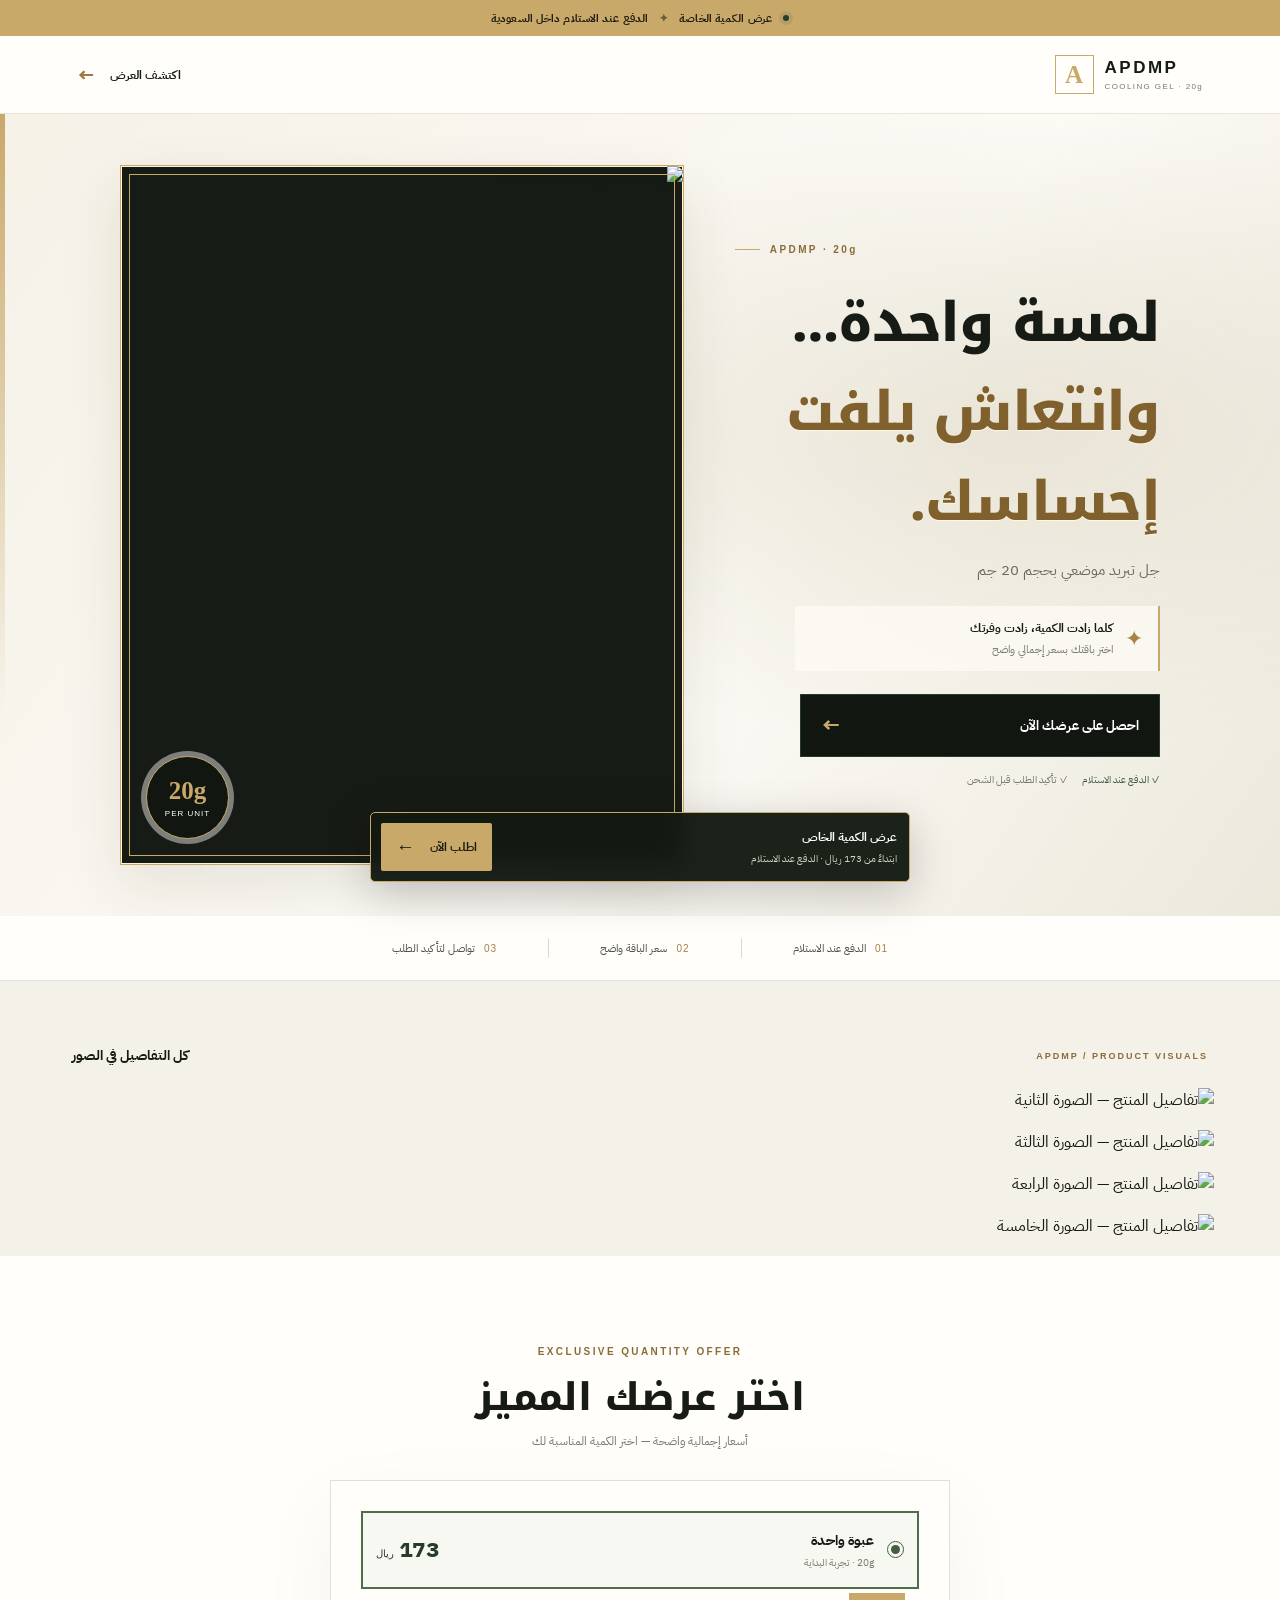
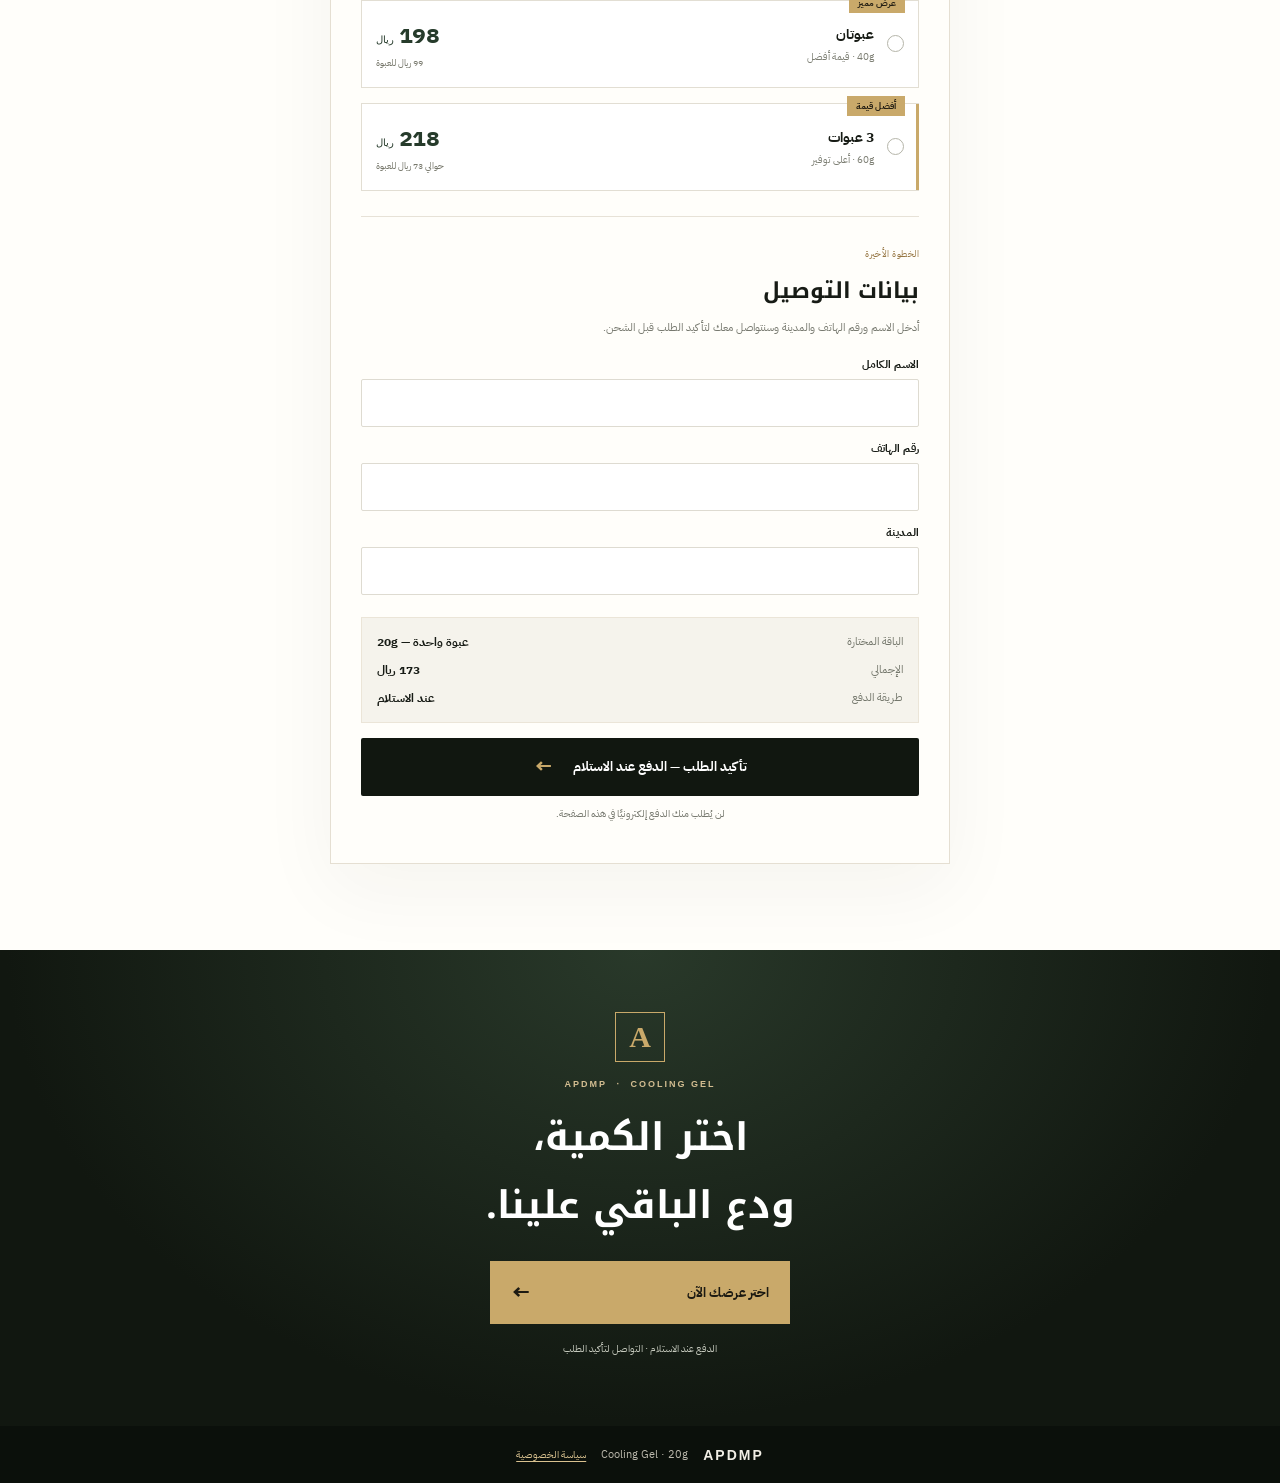
==== commit 6dd48ddd: "Remove hero corner caption and refresh clean hero styles" ====
--- a/index.html
+++ b/index.html
@@ -10,7 +10,7 @@
 <link rel="preconnect" href="https://fonts.gstatic.com" crossorigin>
 <link rel="preconnect" href="https://script.google.com">
 <link href="https://fonts.googleapis.com/css2?family=IBM+Plex+Sans+Arabic:wght@400;500;600;700&family=Noto+Kufi+Arabic:wght@500;600;700;800&display=swap" rel="stylesheet">
-<link rel="stylesheet" href="styles.css?v=20261019-premium-hero3">
+<link rel="stylesheet" href="styles.css?v=20261019-hero-clean1">
 </head>
 <body>
 <div class="announcement"><span class="pulse"></span> عرض الكمية الخاصة <span class="announcement-divider">✦</span> الدفع عند الاستلام داخل السعودية</div>
@@ -32,7 +32,6 @@
     <div class="visual-glow"></div>
     <img class="hero-image" src="https://raw.githubusercontent.com/greeen-sa/greeen-sa.github.io/main/ChatGPT%20Image%20Sep%203%2C%202026%2C%2006_15_25%20PM%20(1).png" alt="APDMP Cooling Gel 20g" fetchpriority="high">
     <div class="visual-stamp"><strong>20g</strong><span>PER UNIT</span></div>
-    <div class="visual-caption">APDMP <span>·</span> COOLING GEL</div>
   </div>
 </section>
 <div class="trust-strip"><span><b>01</b> الدفع عند الاستلام</span><i></i><span><b>02</b> سعر الباقة واضح</span><i></i><span><b>03</b> تواصل لتأكيد الطلب</span></div>
--- a/styles.css
+++ b/styles.css
@@ -32,3 +32,23 @@
 .offer-section{scroll-margin-top:12px}
 }
 @media(max-width:360px){.sticky-order-copy small{font-size:8px}.sticky-order-action{padding:10px 8px}.hero-visual{height:calc(100svh - 135px)}}
+
+
+/* Seamless premium gold frame: image meets the frame edge-to-edge */
+.hero-visual{padding:0!important;overflow:hidden;border:1px solid #c9a96a!important;background:#171b15!important;box-shadow:inset 0 0 0 1px #fff4d3,0 22px 55px #3c32171a!important}
+.hero-visual:before{inset:8px!important;border:1px solid #c9a96a!important;z-index:3!important;pointer-events:none}
+.hero-image{display:block!important;width:100%!important;height:100%!important;min-height:0!important;max-height:none!important;object-fit:cover!important;object-position:center!important;filter:none!important}
+.visual-glow{display:none!important}
+.visual-caption{z-index:4!important;top:22px!important;left:22px!important}
+.visual-stamp{z-index:4!important}
+.hero h1{font-size:clamp(36px,4.25vw,59px);line-height:1.65;letter-spacing:-1.2px}
+.hero h1 em{color:#80612d;text-shadow:0 1px 0 #fff8e9}
+@media(max-width:760px){
+.hero{padding:12px 10px 25px!important}
+.hero-visual{height:calc(100svh - 145px)!important;max-height:760px!important;min-height:0!important;padding:0!important}
+.hero-visual:before{inset:6px!important}
+.hero-image{width:100%!important;height:100%!important;min-height:0!important;object-fit:cover!important;object-position:center!important}
+.hero h1{font-size:clamp(31px,8vw,40px);line-height:1.6;letter-spacing:-.8px}
+.visual-caption{top:15px!important;left:15px!important}
+.visual-stamp{bottom:15px!important;left:15px!important}
+}
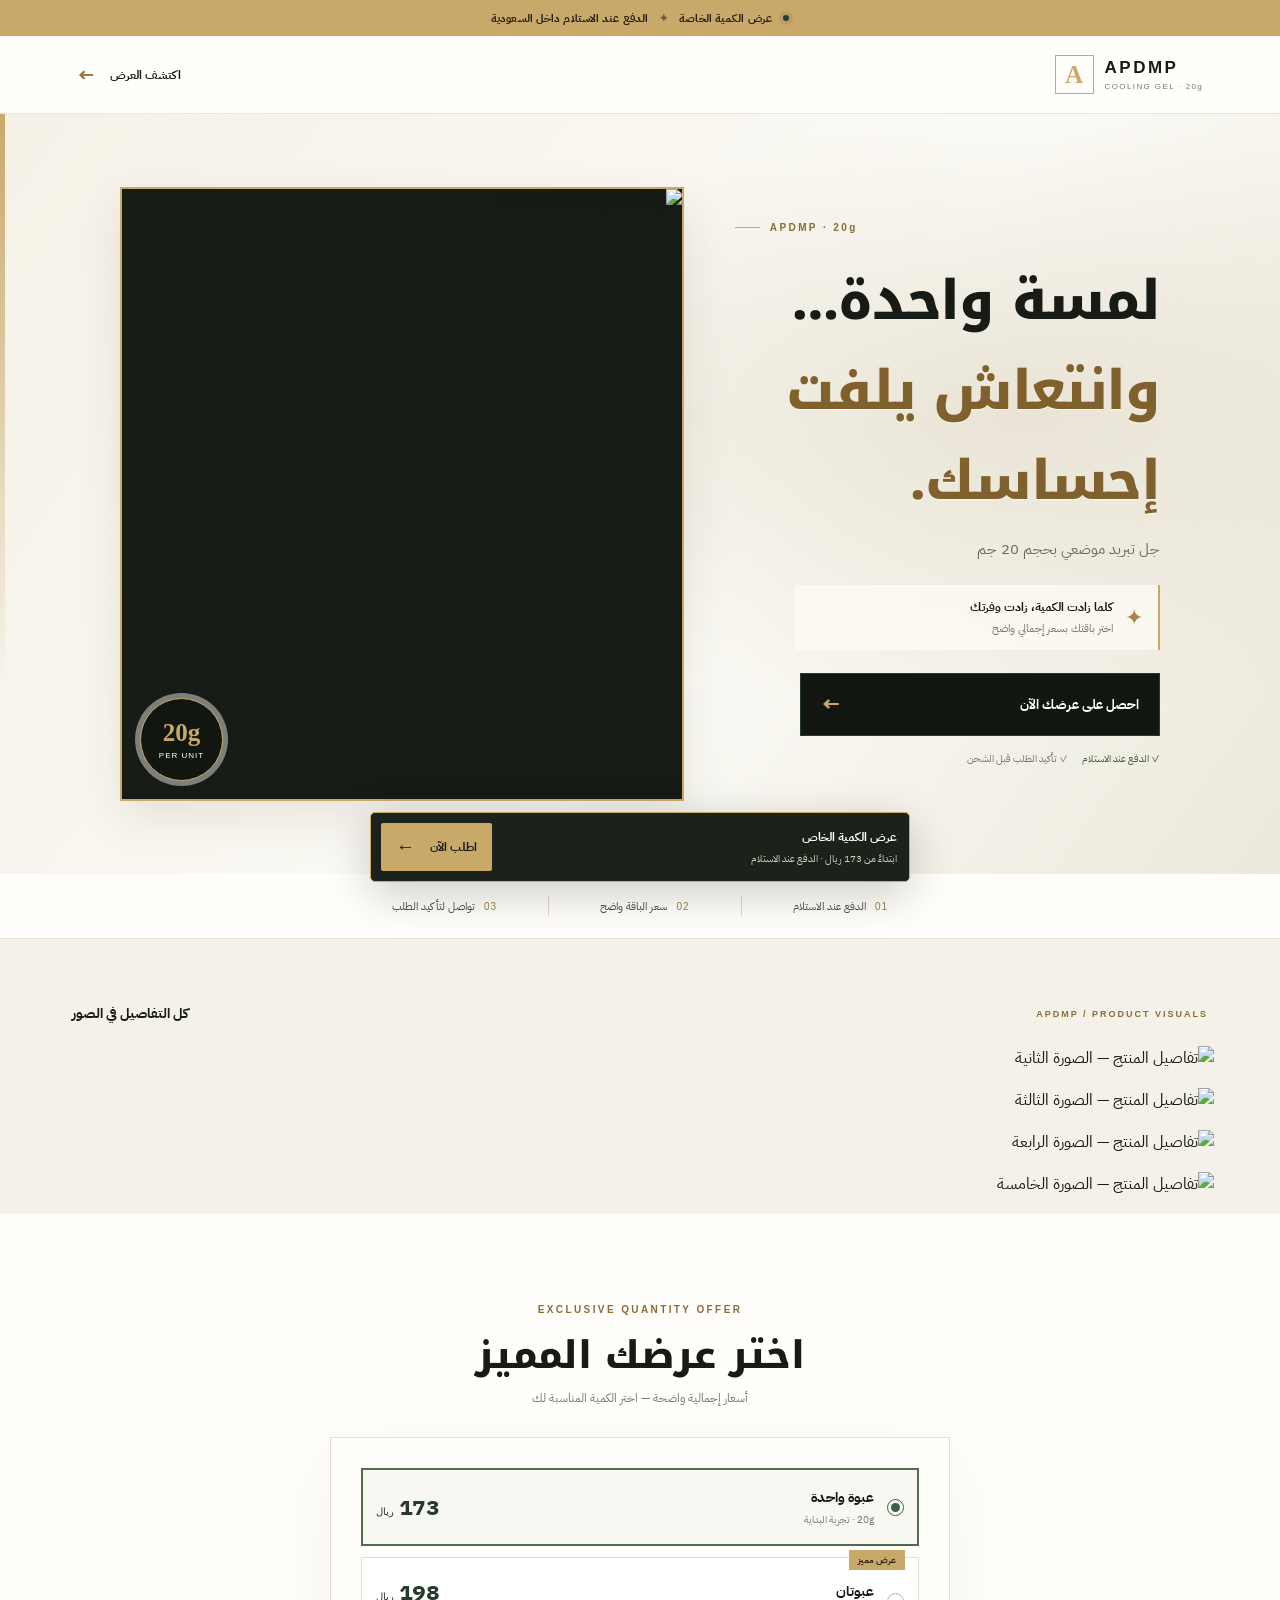
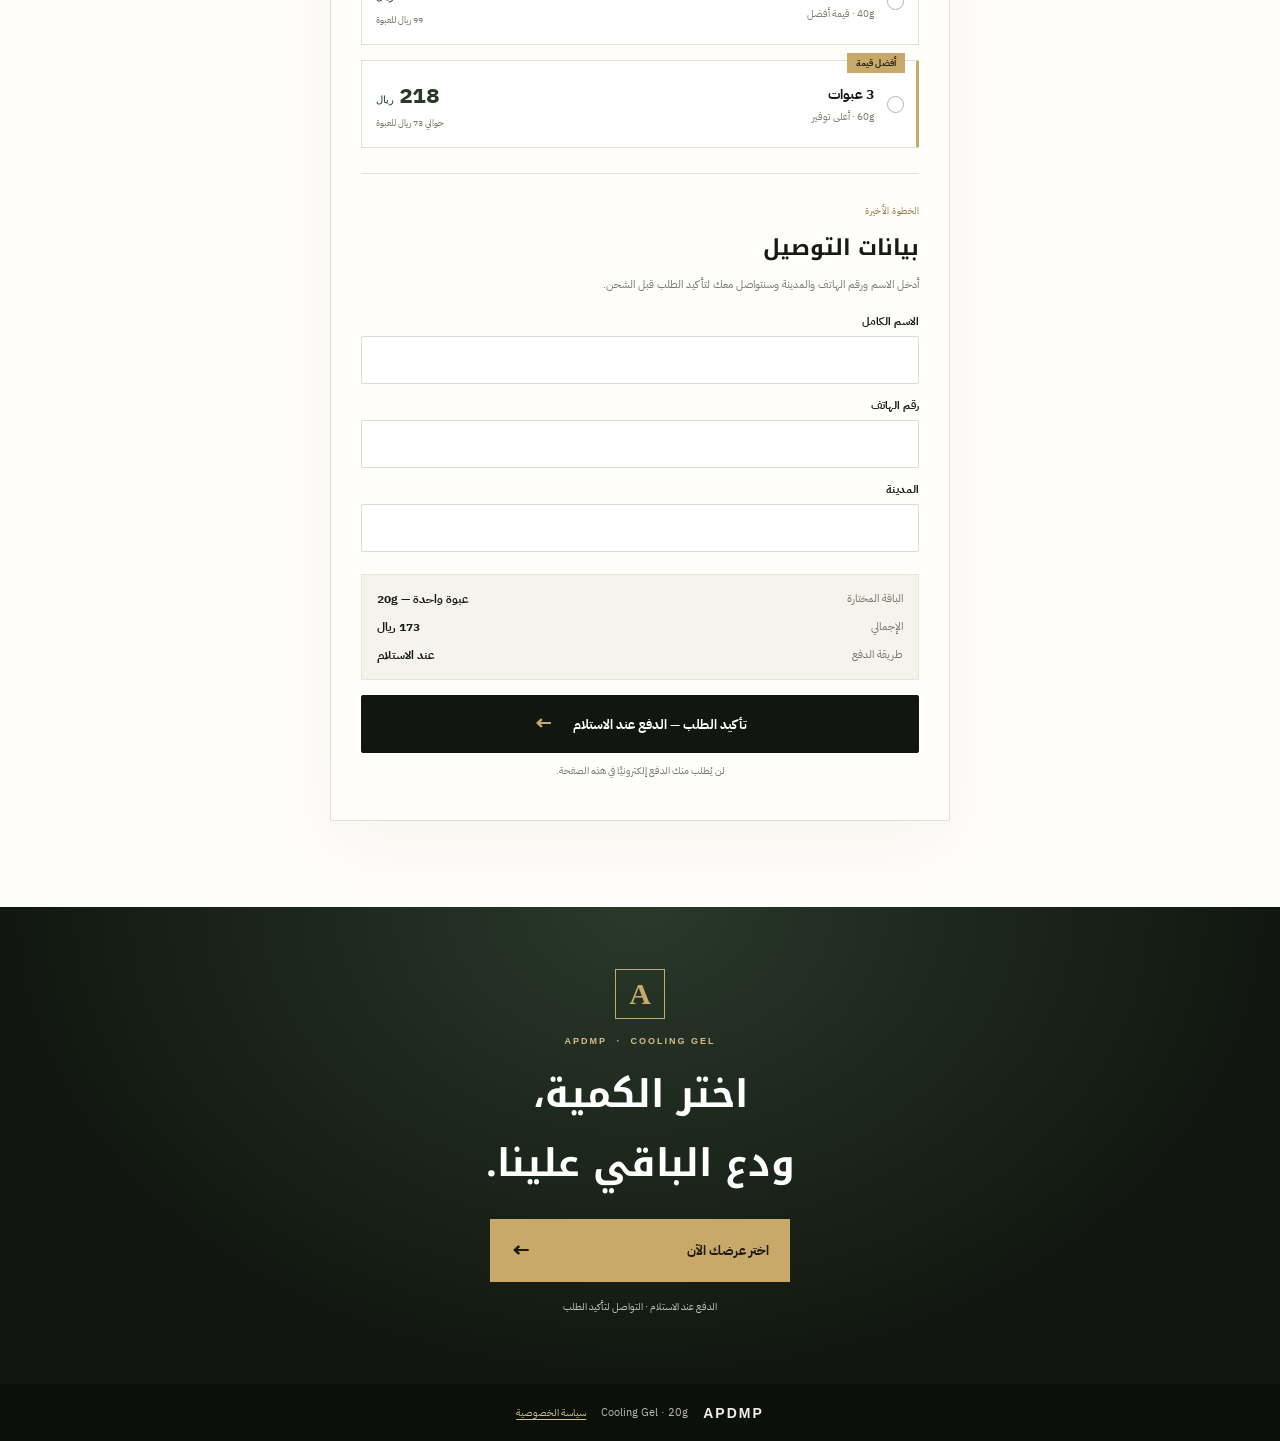
==== commit ae3c823b: "Refresh hero stylesheet cache after edge-to-edge fix" ====
--- a/index.html
+++ b/index.html
@@ -10,7 +10,7 @@
 <link rel="preconnect" href="https://fonts.gstatic.com" crossorigin>
 <link rel="preconnect" href="https://script.google.com">
 <link href="https://fonts.googleapis.com/css2?family=IBM+Plex+Sans+Arabic:wght@400;500;600;700&family=Noto+Kufi+Arabic:wght@500;600;700;800&display=swap" rel="stylesheet">
-<link rel="stylesheet" href="styles.css?v=20261019-hero-clean1">
+<link rel="stylesheet" href="styles.css?v=20261019-edge-to-edge2">
 </head>
 <body>
 <div class="announcement"><span class="pulse"></span> عرض الكمية الخاصة <span class="announcement-divider">✦</span> الدفع عند الاستلام داخل السعودية</div>
--- a/styles.css
+++ b/styles.css
@@ -52,3 +52,90 @@
 .visual-caption{top:15px!important;left:15px!important}
 .visual-stamp{bottom:15px!important;left:15px!important}
 }
+
+
+/* Clean hero composition: no overlay lettering, no crop, frame stays outside artwork */
+.hero-visual{
+  padding:18px!important;
+  min-height:0!important;
+  height:clamp(440px,48vw,620px)!important;
+  overflow:hidden!important;
+  display:flex!important;
+  align-items:center!important;
+  justify-content:center!important;
+  border:1px solid #c9a96a!important;
+  background:linear-gradient(145deg,#f8f5ed,#e9e2d3)!important;
+  box-shadow:inset 0 0 0 1px #fff9e9,0 18px 44px #342a1814!important;
+}
+.hero-visual:before{
+  inset:7px!important;
+  z-index:2!important;
+  border:1px solid #c9a96a!important;
+  pointer-events:none!important;
+}
+.hero-image{
+  display:block!important;
+  position:relative!important;
+  z-index:1!important;
+  width:100%!important;
+  height:100%!important;
+  min-height:0!important;
+  max-height:none!important;
+  object-fit:contain!important;
+  object-position:center center!important;
+  filter:drop-shadow(0 12px 18px #342a1818)!important;
+}
+.visual-caption{display:none!important}
+.visual-stamp{z-index:3!important;bottom:18px!important;left:18px!important}
+@media(max-width:760px){
+  .hero-visual{
+    height:clamp(390px,66svh,610px)!important;
+    max-height:none!important;
+    min-height:0!important;
+    padding:13px!important;
+  }
+  .hero-visual:before{inset:6px!important}
+  .hero-image{
+    width:100%!important;height:100%!important;min-height:0!important;
+    object-fit:contain!important;object-position:center!important;
+  }
+  .visual-stamp{bottom:13px!important;left:13px!important}
+}
+@media(max-width:380px){
+  .hero-visual{height:clamp(350px,62svh,500px)!important;padding:11px!important}
+}
+
+
+/* Final edge-to-edge hero: artwork touches the gold frame */
+.hero-visual{
+  padding:0!important;
+  border:2px solid #c9a96a!important;
+  background:#171b15!important;
+  box-shadow:0 18px 44px #342a1818!important;
+  overflow:hidden!important;
+}
+.hero-visual:before{display:none!important;content:none!important}
+.hero-image{
+  width:100%!important;
+  height:100%!important;
+  min-height:0!important;
+  max-height:none!important;
+  object-fit:cover!important;
+  object-position:center center!important;
+  filter:none!important;
+}
+@media(max-width:760px){
+  .hero-visual{
+    padding:0!important;
+    height:calc(100svh - 145px)!important;
+    max-height:760px!important;
+    min-height:0!important;
+  }
+  .hero-image{
+    width:100%!important;
+    height:100%!important;
+    min-height:0!important;
+    object-fit:cover!important;
+    object-position:center center!important;
+  }
+}
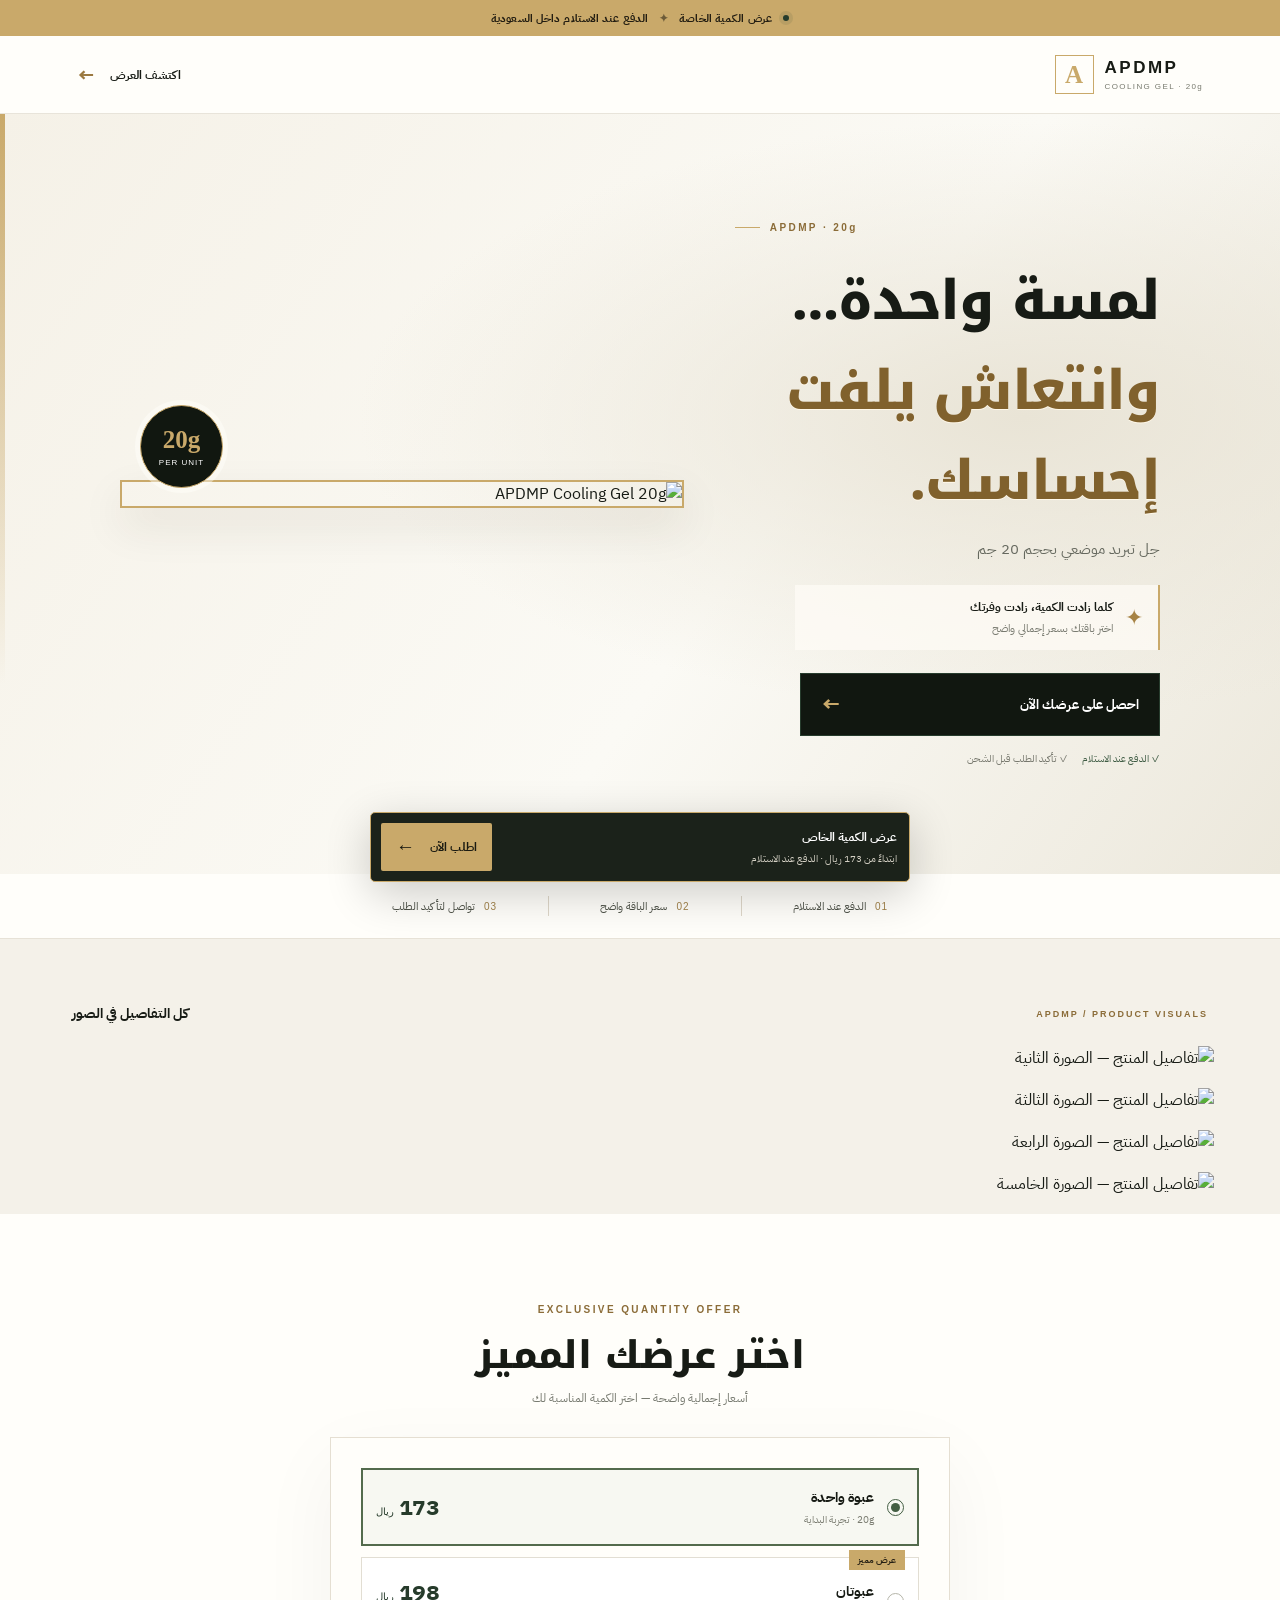
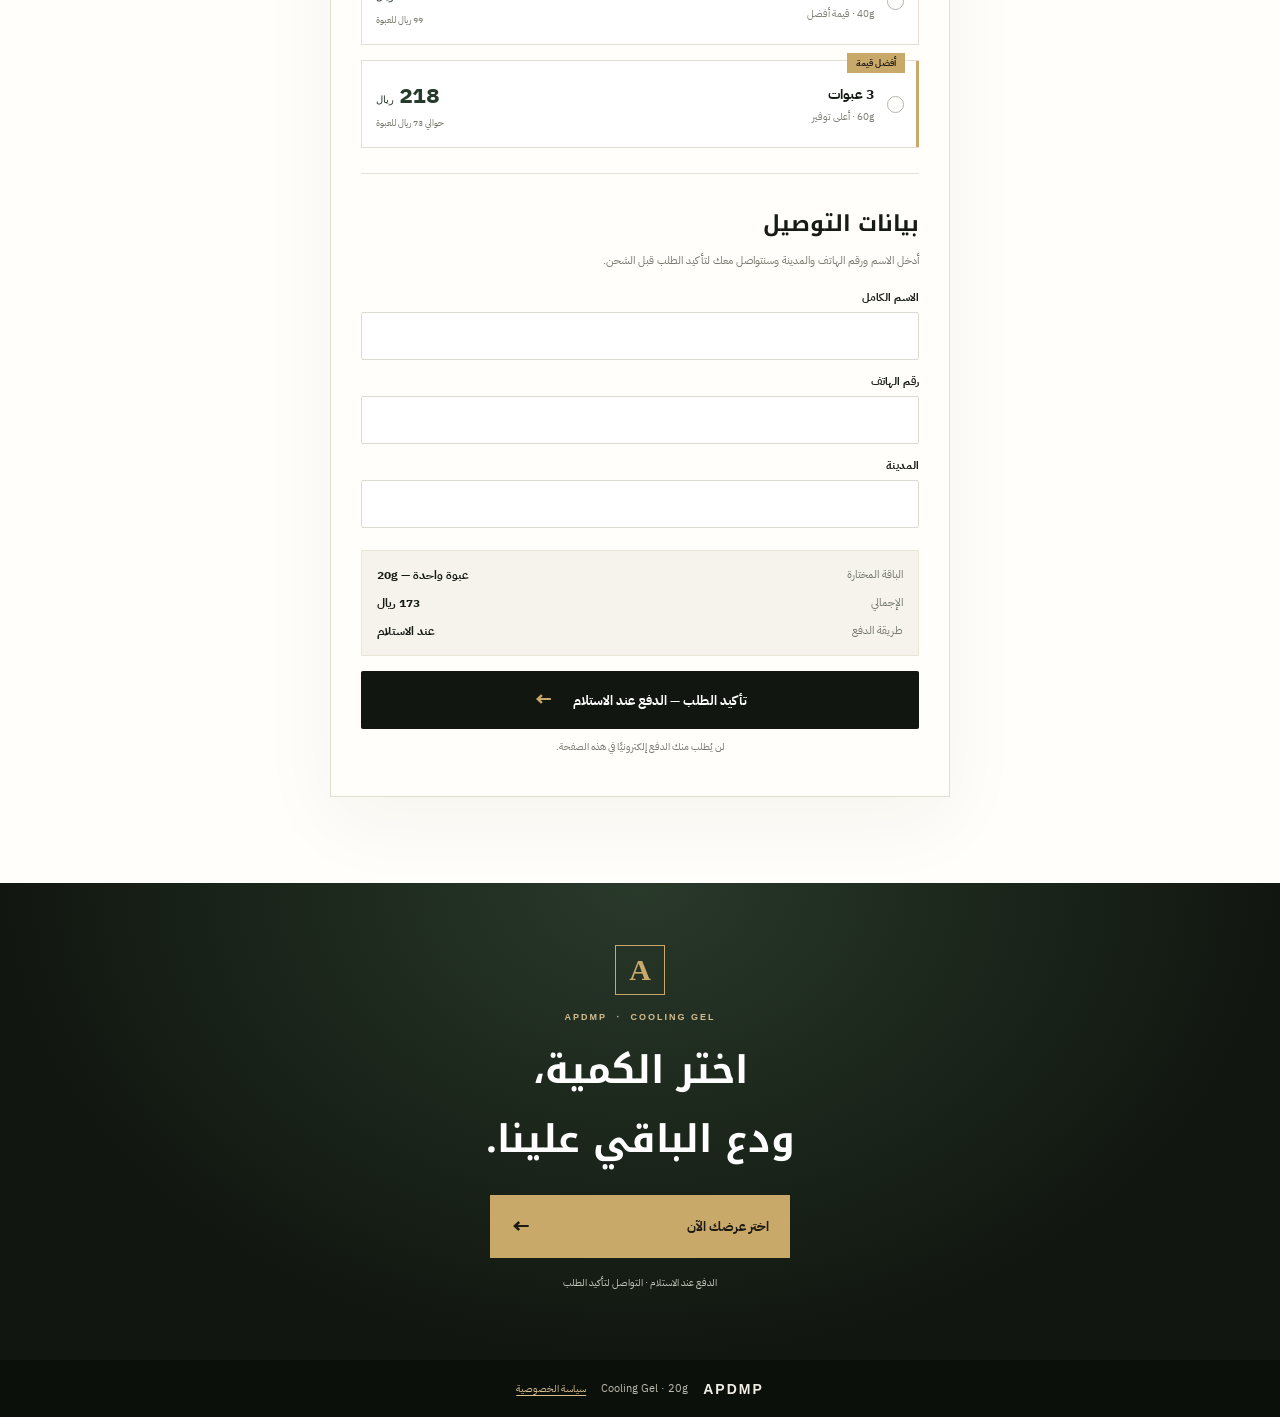
==== commit 19bf1000: "Remove checkout step label" ====
--- a/index.html
+++ b/index.html
@@ -54,7 +54,7 @@
       <label class="offer-card"><input type="radio" name="offer" value="2"><span class="radio"></span><span class="offer-name"><strong>عبوتان</strong><small>40g · قيمة أفضل</small></span><span class="price"><strong>198 <small>ريال</small></strong><small class="saving">99 ريال للعبوة</small></span><span class="offer-ribbon">عرض مميز</span></label>
       <label class="offer-card featured"><input type="radio" name="offer" value="3"><span class="radio"></span><span class="offer-name"><strong>3 عبوات</strong><small>60g · أعلى توفير</small></span><span class="price"><strong>218 <small>ريال</small></strong><small class="saving">حوالي 73 ريال للعبوة</small></span><span class="offer-ribbon">أفضل قيمة</span></label>
     </fieldset>
-    <div class="form-heading"><span class="form-step">الخطوة الأخيرة</span><h3>بيانات التوصيل</h3><p>أدخل الاسم ورقم الهاتف والمدينة وسنتواصل معك لتأكيد الطلب قبل الشحن.</p></div>
+    <div class="form-heading"><h3>بيانات التوصيل</h3><p>أدخل الاسم ورقم الهاتف والمدينة وسنتواصل معك لتأكيد الطلب قبل الشحن.</p></div>
     <div class="fields">
       <label><span>الاسم الكامل</span><input name="name" autocomplete="name" required minlength="2"></label>
       <label><span>رقم الهاتف</span><input name="phone" type="tel" inputmode="numeric" autocomplete="tel" required maxlength="13" aria-describedby="phone-error"><small id="phone-error" class="phone-error" role="alert" aria-live="polite"></small></label>
--- a/styles.css
+++ b/styles.css
@@ -139,3 +139,13 @@
     object-position:center center!important;
   }
 }
+
+
+/* Final fix: frame follows the image's natural ratio; never crop the hero. */
+.hero-visual{display:block!important;position:relative!important;width:100%!important;height:auto!important;min-height:0!important;max-height:none!important;padding:0!important;overflow:visible!important;border:2px solid #c9a96a!important;background:transparent!important;box-shadow:0 18px 44px #342a1818!important}
+.hero-visual:before{display:none!important;content:none!important}
+.hero-image{display:block!important;position:relative!important;width:100%!important;height:auto!important;min-height:0!important;max-height:none!important;object-fit:contain!important;object-position:center!important;filter:none!important}
+.visual-glow{display:none!important}
+.visual-stamp{z-index:3!important}
+@media(max-width:760px){.hero-visual{height:auto!important;min-height:0!important;max-height:none!important;padding:0!important;overflow:visible!important}.hero-image{width:100%!important;height:auto!important;min-height:0!important;max-height:none!important;object-fit:contain!important}}
+.sticky-order.checkout-in-view{display:none!important}
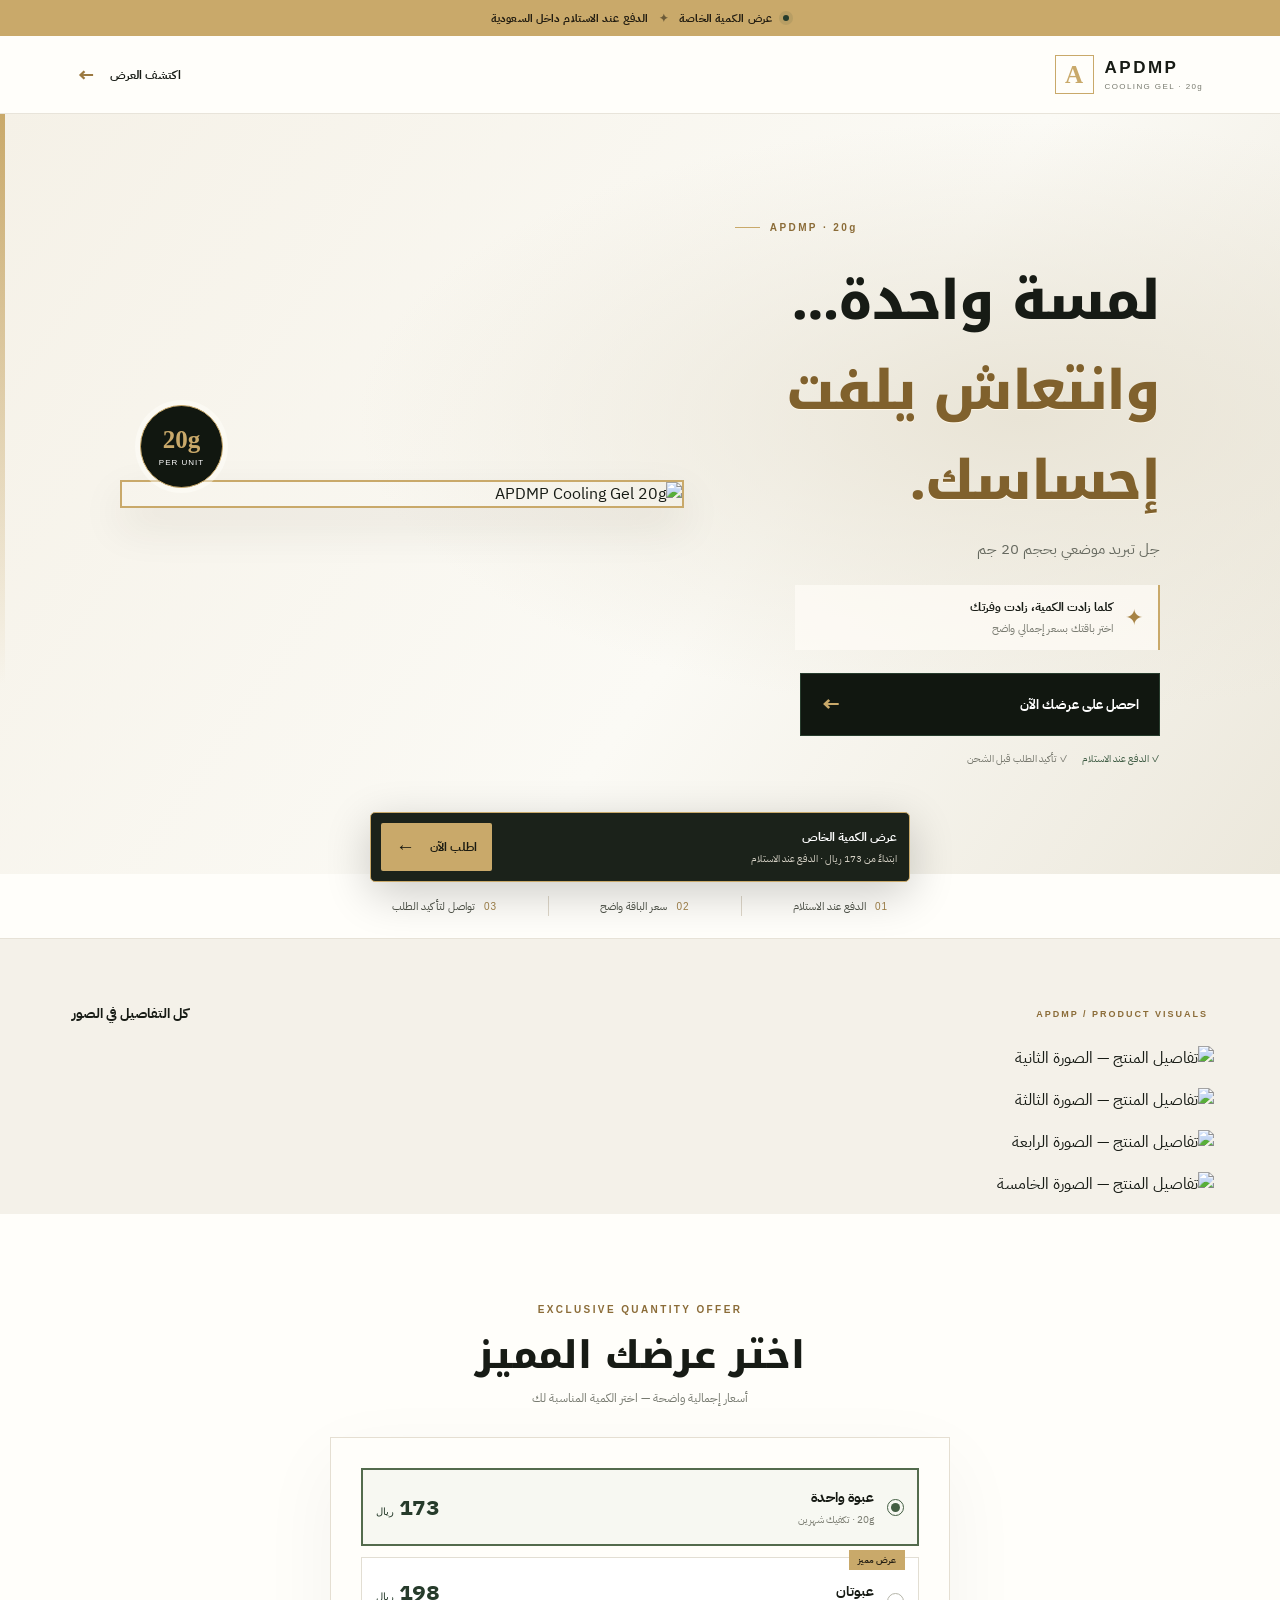
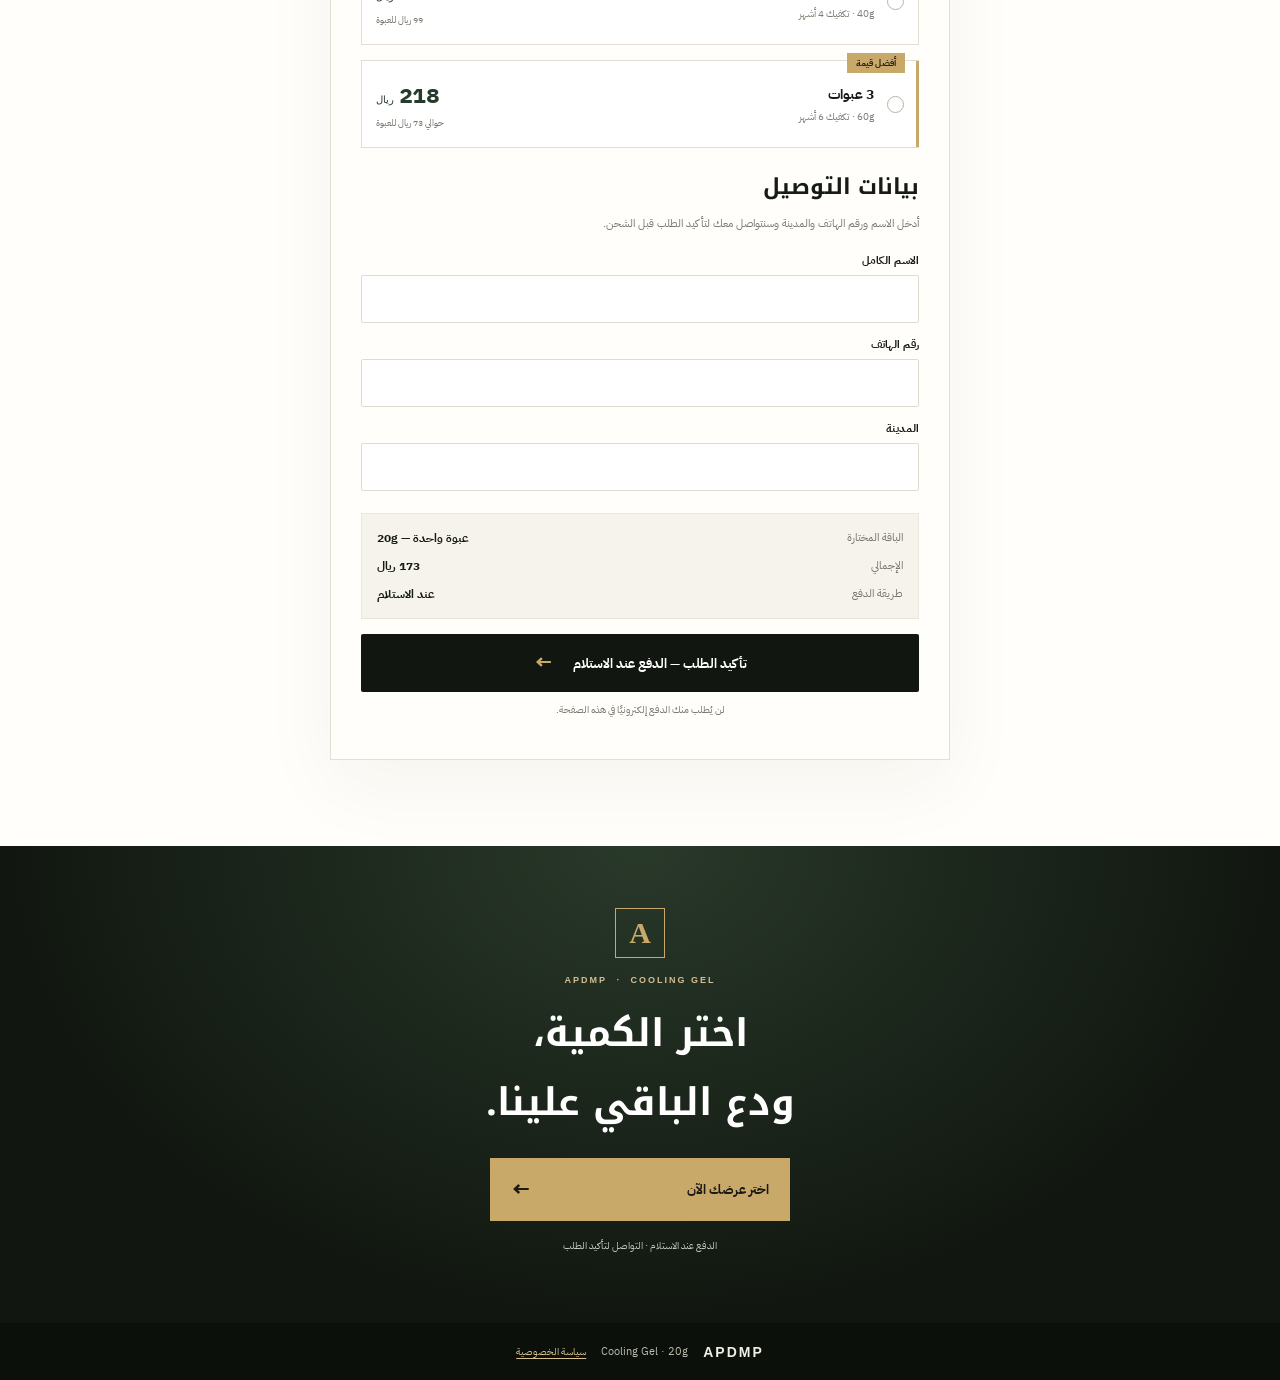
==== commit 55bac928: "Add duration labels to quantity offers" ====
--- a/index.html
+++ b/index.html
@@ -50,9 +50,9 @@
   <p class="offer-intro">أسعار إجمالية واضحة — اختر الكمية المناسبة لك</p>
   <div class="checkout-shell"><form id="order-form" novalidate>
     <fieldset class="offers"><legend class="sr-only">اختيار الكمية</legend>
-      <label class="offer-card"><input type="radio" name="offer" value="1" checked><span class="radio"></span><span class="offer-name"><strong>عبوة واحدة</strong><small>20g · تجربة البداية</small></span><span class="price"><strong>173 <small>ريال</small></strong></span></label>
-      <label class="offer-card"><input type="radio" name="offer" value="2"><span class="radio"></span><span class="offer-name"><strong>عبوتان</strong><small>40g · قيمة أفضل</small></span><span class="price"><strong>198 <small>ريال</small></strong><small class="saving">99 ريال للعبوة</small></span><span class="offer-ribbon">عرض مميز</span></label>
-      <label class="offer-card featured"><input type="radio" name="offer" value="3"><span class="radio"></span><span class="offer-name"><strong>3 عبوات</strong><small>60g · أعلى توفير</small></span><span class="price"><strong>218 <small>ريال</small></strong><small class="saving">حوالي 73 ريال للعبوة</small></span><span class="offer-ribbon">أفضل قيمة</span></label>
+      <label class="offer-card"><input type="radio" name="offer" value="1" checked><span class="radio"></span><span class="offer-name"><strong>عبوة واحدة</strong><small>20g · تكفيك شهرين</small></span><span class="price"><strong>173 <small>ريال</small></strong></span></label>
+      <label class="offer-card"><input type="radio" name="offer" value="2"><span class="radio"></span><span class="offer-name"><strong>عبوتان</strong><small>40g · تكفيك 4 أشهر</small></span><span class="price"><strong>198 <small>ريال</small></strong><small class="saving">99 ريال للعبوة</small></span><span class="offer-ribbon">عرض مميز</span></label>
+      <label class="offer-card featured"><input type="radio" name="offer" value="3"><span class="radio"></span><span class="offer-name"><strong>3 عبوات</strong><small>60g · تكفيك 6 أشهر</small></span><span class="price"><strong>218 <small>ريال</small></strong><small class="saving">حوالي 73 ريال للعبوة</small></span><span class="offer-ribbon">أفضل قيمة</span></label>
     </fieldset>
     <div class="form-heading"><h3>بيانات التوصيل</h3><p>أدخل الاسم ورقم الهاتف والمدينة وسنتواصل معك لتأكيد الطلب قبل الشحن.</p></div>
     <div class="fields">
--- a/styles.css
+++ b/styles.css
@@ -1,4 +1,4 @@
-:root{--ink:#171b15;--deep:#111710;--green:#273b2d;--gold:#c9a96a;--cream:#f6f3eb;--paper:#fffefa;--muted:#777a70;--line:#e7e2d7;--serif:"Noto Kufi Arabic",sans-serif;--body:"IBM Plex Sans Arabic",sans-serif}*{box-sizing:border-box}html{scroll-behavior:smooth;scroll-padding-top:20px}body{margin:0;background:var(--paper);color:var(--ink);font-family:var(--body);-webkit-font-smoothing:antialiased}a{color:inherit;text-decoration:none}.announcement{min-height:36px;background:var(--gold);color:#211c11;display:flex;align-items:center;justify-content:center;gap:11px;padding:8px 14px;font-size:11px;font-weight:700;letter-spacing:.1px}.pulse{width:6px;height:6px;background:#263c2c;border-radius:50%;box-shadow:0 0 0 4px #263c2c19}.announcement-divider{opacity:.55}.site-header{height:78px;padding:0 clamp(18px,6vw,86px);display:flex;align-items:center;justify-content:space-between;background:#fffefa;border-bottom:1px solid #e8e4da}.brand{display:flex;align-items:center;gap:11px;direction:ltr}.brand-mark{width:39px;height:39px;display:grid;place-items:center;border:1px solid var(--gold);color:var(--gold);font:800 25px Georgia,serif}.brand strong,.brand small{display:block}.brand strong{font:800 17px Arial,sans-serif;letter-spacing:2.5px}.brand small{font:500 8px Arial,sans-serif;letter-spacing:1.4px;color:#77796e;margin-top:4px}.header-cta{font-size:12px;font-weight:700;display:flex;align-items:center;gap:15px}.header-cta span{color:#9b7940;font-size:20px}.hero{position:relative;display:grid;grid-template-columns:minmax(0,.92fr) minmax(0,1.08fr);align-items:center;gap:clamp(22px,5vw,76px);padding:clamp(36px,6vw,88px) clamp(22px,8vw,120px);background:radial-gradient(ellipse at 80% 40%,#e9e4d6 0,transparent 46%),linear-gradient(125deg,#f5f1e7,#fbfaf5 58%,#ece8dc);overflow:hidden;min-height:580px}.hero:after{content:"";position:absolute;inset:0 auto 0 0;width:5px;background:linear-gradient(var(--gold),transparent 75%)}.hero-copy{position:relative;z-index:2;max-width:500px}.eyebrow,.section-kicker{font:600 10px Arial,sans-serif;letter-spacing:2.4px;color:#8b6c38;direction:ltr;text-align:right}.eyebrow{display:flex;align-items:center;gap:10px}.eyebrow span{width:25px;height:1px;background:var(--gold)}.hero h1{font:800 clamp(35px,4.5vw,61px)/1.55 var(--serif);letter-spacing:-1.5px;margin:23px 0 12px}.hero h1 em{font-style:normal;color:#8d713e}.hero-sub{font-size:15px;color:#66695f;margin:0 0 25px}.hero-offer{display:flex;align-items:center;gap:12px;padding:13px 15px;border-right:2px solid var(--gold);background:#fffdf7b8;max-width:365px;margin-bottom:23px}.offer-icon{font-size:22px;color:#a78345}.hero-offer strong,.hero-offer small{display:block}.hero-offer strong{font-size:12px}.hero-offer small{font-size:11px;color:#787a70;margin-top:4px}.primary-cta{min-height:55px;background:var(--deep);color:#fff;display:flex;align-items:center;justify-content:space-between;gap:25px;padding:14px 20px;border:1px solid #273c2d;font:700 13px var(--body);transition:background .2s,transform .2s;max-width:360px}.primary-cta:hover{background:#304a35;transform:translateY(-2px)}.primary-cta span{font-size:22px;color:var(--gold)}.hero-meta{display:flex;flex-wrap:wrap;gap:14px;margin-top:15px;color:#77786e;font-size:10px}.hero-meta span:first-child{color:#3f5c44}.hero-visual{position:relative;min-width:0;isolation:isolate;display:grid;place-items:center;min-height:430px}.visual-glow{position:absolute;z-index:-1;width:min(88%,440px);aspect-ratio:1;border-radius:50%;background:radial-gradient(circle,#fffefa 0,#eee7d7 56%,#d9ceb7 57%,#e9e1d2 67%,transparent 68%);box-shadow:0 20px 70px #4d41251a}.hero-image{display:block;width:min(100%,540px);height:450px;object-fit:contain;object-position:center;filter:drop-shadow(0 24px 28px #342a181b)}.visual-stamp{position:absolute;bottom:20px;left:4%;width:83px;height:83px;border-radius:50%;background:var(--deep);color:#fff;display:flex;flex-direction:column;align-items:center;justify-content:center;border:1px solid #c9a96a;box-shadow:0 0 0 5px #fffefa70}.visual-stamp strong{font:700 25px Georgia,serif;color:var(--gold)}.visual-stamp span{font:8px Arial,sans-serif;letter-spacing:1px;margin-top:4px}.visual-caption{position:absolute;top:12px;left:0;direction:ltr;font:700 9px Arial,sans-serif;letter-spacing:2px;color:#88816f}.visual-caption span{color:var(--gold);padding:0 5px}.trust-strip{display:flex;align-items:center;justify-content:center;gap:clamp(14px,4vw,55px);padding:22px 18px;background:#fffefa;border-bottom:1px solid var(--line);color:#4d5147;font-size:11px}.trust-strip span{display:flex;align-items:center;gap:9px}.trust-strip b{font:10px Arial,sans-serif;color:#a18148;letter-spacing:1px}.trust-strip i{width:1px;height:20px;background:#ded7c9}.visual-story{padding:clamp(30px,5vw,64px) 0 0;background:#f4f1e9}.story-intro{max-width:1180px;margin:0 auto;padding:0 22px 22px;display:flex;justify-content:space-between;align-items:center;gap:20px}.story-intro span{font:600 9px Arial,sans-serif;letter-spacing:2px;color:#8b6c38;direction:ltr}.story-intro b{font:700 14px var(--body)}.story-frame{margin:0 auto;max-width:1180px;padding:0 16px 18px}.story-frame img{display:block;width:100%;height:auto;object-fit:contain;border-radius:3px}.offer-section{padding:clamp(52px,7vw,90px) 18px 86px;background:var(--paper);text-align:center}.section-kicker{text-align:center}.offer-section h2{font:800 clamp(24px,3.4vw,38px)/1.6 var(--serif);margin:10px 0 4px}.offer-intro{font-size:12px;color:var(--muted);margin:0 0 30px}.checkout-shell{width:min(620px,100%);margin:0 auto;padding:clamp(17px,4vw,30px);border:1px solid #e5dfd2;background:#fffefa;box-shadow:0 25px 75px #332b190c;text-align:right}.offers{border:0;padding:0;margin:0 0 25px;display:grid;gap:11px}.offer-card{position:relative;display:grid;grid-template-columns:18px minmax(0,1fr) auto;align-items:center;gap:12px;padding:17px 14px;border:1px solid #e2ded3;background:#fff;cursor:pointer;transition:all .18s;min-height:78px}.offer-card:has(input:checked){border:1.5px solid #536b4d;background:#f7f8f2;box-shadow:inset 0 0 0 1px #536b4d}.offer-card input{position:absolute;opacity:0;pointer-events:none}.radio{width:17px;height:17px;border:1px solid #b5b5a9;border-radius:50%;display:grid;place-items:center}.offer-card input:checked+.radio{border-color:#435e43}.offer-card input:checked+.radio:after{content:"";width:9px;height:9px;border-radius:50%;background:#435e43}.offer-name strong,.offer-name small{display:block}.offer-name strong{font-size:14px}.offer-name small{font-size:10px;color:#7b7d72;margin-top:4px}.price{text-align:left;white-space:nowrap}.price>strong{font-size:23px;color:#263b2b;letter-spacing:-.5px}.price>strong small{font-size:10px;font-weight:500;letter-spacing:0}.price .saving{display:block;font-size:9px;color:#77786c;margin-top:3px}.offer-ribbon{position:absolute;top:-8px;right:13px;background:var(--gold);color:#231e13;padding:3px 9px;font-size:9px;font-weight:700}.featured{margin-top:4px}.featured:before{content:"";position:absolute;right:-1px;top:0;bottom:0;width:3px;background:var(--gold)}.form-heading{border-top:1px solid var(--line);padding:23px 0 17px}.form-step{font-size:9px;color:#977744;letter-spacing:.5px}.form-heading h3{font:700 22px var(--serif);margin:6px 0}.form-heading p{font-size:11px;line-height:1.9;color:#77796f;margin:0}.fields{display:grid;gap:13px}.fields label{display:block}.fields label>span{display:block;font-size:11px;font-weight:700;margin-bottom:6px}.fields input{width:100%;min-height:48px;border:1px solid #dedbd1;border-radius:2px;background:#fff;padding:12px 13px;font:15px var(--body);color:var(--ink);outline:none}.fields input:focus{border-color:#647c5d;box-shadow:0 0 0 3px #647c5d16}.fields input[aria-invalid=true]{border-color:#c83f3f}.phone-error{display:block;color:#c43131;font-size:12px;min-height:0}.phone-error:empty{display:none}.summary{margin:22px 0 15px;padding:15px;background:#f5f3ec;border:1px solid #ebe5d8;display:grid;gap:10px}.summary>div{display:flex;justify-content:space-between;gap:12px;font-size:11px}.summary span{color:#74776c}.summary strong{font-size:12px}.submit{width:100%;min-height:58px;border:0;border-radius:2px;background:var(--deep);color:#fff;font:700 13px var(--body);cursor:pointer;display:flex;align-items:center;justify-content:center;gap:20px}.submit span{font-size:21px;color:var(--gold)}.submit:disabled{opacity:.65;cursor:wait}.secure-note{text-align:center;font-size:10px;color:#77796f;margin:10px 0 0}.message{color:#286b48;font-size:12px;text-align:center}.sr-only{position:absolute;width:1px;height:1px;padding:0;margin:-1px;overflow:hidden;clip:rect(0,0,0,0);white-space:nowrap;border:0}.closing{background:radial-gradient(ellipse at 50% 0,#29392a,#111710 70%);color:#fff;text-align:center;padding:62px 20px 70px}.closing-mark{width:50px;height:50px;border:1px solid var(--gold);color:var(--gold);display:grid;place-items:center;margin:0 auto 17px;font:800 30px Georgia,serif}.closing p{font:600 9px Arial,sans-serif;letter-spacing:2px;color:#d3bd91;direction:ltr}.closing p span{padding:0 5px}.closing h2{font:700 clamp(25px,4vw,38px)/1.8 var(--serif);margin:14px 0 22px}.closing .primary-cta{margin:0 auto;max-width:300px;background:var(--gold);color:#1c1a12;border-color:var(--gold)}.closing .primary-cta span{color:#1c1a12}.closing small{display:block;font-size:10px;color:#c4c8bc;margin-top:17px}footer{display:flex;align-items:center;justify-content:center;gap:15px;flex-wrap:wrap;padding:20px;background:#0b100b;color:#f1eee5;font-size:11px}footer strong{font:800 14px Arial,sans-serif;letter-spacing:2px}footer span{color:#bcb9ad}footer a{color:#d9c18f;text-decoration:underline;text-underline-offset:3px;font-size:10px}@media(min-width:1200px){.hero{padding-left:max(9vw,120px);padding-right:max(9vw,120px)}}@media(max-width:760px){.announcement{font-size:10px;gap:8px;min-height:34px}.site-header{height:65px;padding:0 17px}.brand-mark{width:34px;height:34px;font-size:22px}.brand strong{font-size:15px}.header-cta{font-size:11px;gap:8px}.hero{grid-template-columns:1fr;gap:13px;padding:28px 20px 32px;min-height:auto}.hero-visual{grid-row:1;min-height:270px;margin:0 -3px}.hero-copy{grid-row:2}.hero-image{height:280px;width:min(100%,370px)}.visual-glow{width:min(80%,285px)}.visual-stamp{width:65px;height:65px;bottom:6px;left:2%}.visual-stamp strong{font-size:20px}.visual-stamp span{font-size:7px}.visual-caption{top:0;font-size:8px}.hero h1{font-size:clamp(32px,9vw,43px);line-height:1.5;margin:15px 0 7px}.hero-sub{font-size:13px;margin-bottom:17px}.hero-offer{max-width:none;margin-bottom:17px;padding:11px 13px}.primary-cta{max-width:none;min-height:53px}.hero-meta{font-size:9px;gap:10px}.trust-strip{gap:11px;padding:16px 8px;font-size:9px}.trust-strip span{gap:5px}.trust-strip b{font-size:9px}.trust-strip i{height:17px}.story-intro{padding:0 16px 16px}.story-intro b{font-size:12px}.story-intro span{font-size:8px;letter-spacing:1px}.story-frame{padding:0 0 10px}.story-frame img{border-radius:0}.offer-section{padding:52px 13px 60px}.offer-intro{margin-bottom:22px;font-size:11px}.checkout-shell{padding:15px 12px}.offer-card{grid-template-columns:16px minmax(0,1fr) auto;gap:9px;padding:15px 10px;min-height:72px}.offer-name strong{font-size:12px}.offer-name small{font-size:9px}.price>strong{font-size:20px}.price>strong small{font-size:9px}.price .saving{font-size:8px}.offer-ribbon{font-size:8px;right:10px}.form-heading h3{font-size:20px}.form-heading p{font-size:10px}.fields input{min-height:47px}.closing{padding:48px 20px 55px}footer{gap:8px;flex-direction:column}}@media(max-width:360px){.trust-strip{font-size:8px;gap:7px}.hero{padding-left:15px;padding-right:15px}.hero-meta{font-size:8px}.price>strong{font-size:18px}.offer-card{gap:7px;padding-left:8px;padding-right:8px}}@media(prefers-reduced-motion:reduce){html{scroll-behavior:auto}*,*:before,*:after{transition:none!important}}
+:root{--ink:#171b15;--deep:#111710;--green:#273b2d;--gold:#c9a96a;--cream:#f6f3eb;--paper:#fffefa;--muted:#777a70;--line:#e7e2d7;--serif:"Noto Kufi Arabic",sans-serif;--body:"IBM Plex Sans Arabic",sans-serif}*{box-sizing:border-box}html{scroll-behavior:smooth;scroll-padding-top:20px}body{margin:0;background:var(--paper);color:var(--ink);font-family:var(--body);-webkit-font-smoothing:antialiased}a{color:inherit;text-decoration:none}.announcement{min-height:36px;background:var(--gold);color:#211c11;display:flex;align-items:center;justify-content:center;gap:11px;padding:8px 14px;font-size:11px;font-weight:700;letter-spacing:.1px}.pulse{width:6px;height:6px;background:#263c2c;border-radius:50%;box-shadow:0 0 0 4px #263c2c19}.announcement-divider{opacity:.55}.site-header{height:78px;padding:0 clamp(18px,6vw,86px);display:flex;align-items:center;justify-content:space-between;background:#fffefa;border-bottom:1px solid #e8e4da}.brand{display:flex;align-items:center;gap:11px;direction:ltr}.brand-mark{width:39px;height:39px;display:grid;place-items:center;border:1px solid var(--gold);color:var(--gold);font:800 25px Georgia,serif}.brand strong,.brand small{display:block}.brand strong{font:800 17px Arial,sans-serif;letter-spacing:2.5px}.brand small{font:500 8px Arial,sans-serif;letter-spacing:1.4px;color:#77796e;margin-top:4px}.header-cta{font-size:12px;font-weight:700;display:flex;align-items:center;gap:15px}.header-cta span{color:#9b7940;font-size:20px}.hero{position:relative;display:grid;grid-template-columns:minmax(0,.92fr) minmax(0,1.08fr);align-items:center;gap:clamp(22px,5vw,76px);padding:clamp(36px,6vw,88px) clamp(22px,8vw,120px);background:radial-gradient(ellipse at 80% 40%,#e9e4d6 0,transparent 46%),linear-gradient(125deg,#f5f1e7,#fbfaf5 58%,#ece8dc);overflow:hidden;min-height:580px}.hero:after{content:"";position:absolute;inset:0 auto 0 0;width:5px;background:linear-gradient(var(--gold),transparent 75%)}.hero-copy{position:relative;z-index:2;max-width:500px}.eyebrow,.section-kicker{font:600 10px Arial,sans-serif;letter-spacing:2.4px;color:#8b6c38;direction:ltr;text-align:right}.eyebrow{display:flex;align-items:center;gap:10px}.eyebrow span{width:25px;height:1px;background:var(--gold)}.hero h1{font:800 clamp(35px,4.5vw,61px)/1.55 var(--serif);letter-spacing:-1.5px;margin:23px 0 12px}.hero h1 em{font-style:normal;color:#8d713e}.hero-sub{font-size:15px;color:#66695f;margin:0 0 25px}.hero-offer{display:flex;align-items:center;gap:12px;padding:13px 15px;border-right:2px solid var(--gold);background:#fffdf7b8;max-width:365px;margin-bottom:23px}.offer-icon{font-size:22px;color:#a78345}.hero-offer strong,.hero-offer small{display:block}.hero-offer strong{font-size:12px}.hero-offer small{font-size:11px;color:#787a70;margin-top:4px}.primary-cta{min-height:55px;background:var(--deep);color:#fff;display:flex;align-items:center;justify-content:space-between;gap:25px;padding:14px 20px;border:1px solid #273c2d;font:700 13px var(--body);transition:background .2s,transform .2s;max-width:360px}.primary-cta:hover{background:#304a35;transform:translateY(-2px)}.primary-cta span{font-size:22px;color:var(--gold)}.hero-meta{display:flex;flex-wrap:wrap;gap:14px;margin-top:15px;color:#77786e;font-size:10px}.hero-meta span:first-child{color:#3f5c44}.hero-visual{position:relative;min-width:0;isolation:isolate;display:grid;place-items:center;min-height:430px}.visual-glow{position:absolute;z-index:-1;width:min(88%,440px);aspect-ratio:1;border-radius:50%;background:radial-gradient(circle,#fffefa 0,#eee7d7 56%,#d9ceb7 57%,#e9e1d2 67%,transparent 68%);box-shadow:0 20px 70px #4d41251a}.hero-image{display:block;width:min(100%,540px);height:450px;object-fit:contain;object-position:center;filter:drop-shadow(0 24px 28px #342a181b)}.visual-stamp{position:absolute;bottom:20px;left:4%;width:83px;height:83px;border-radius:50%;background:var(--deep);color:#fff;display:flex;flex-direction:column;align-items:center;justify-content:center;border:1px solid #c9a96a;box-shadow:0 0 0 5px #fffefa70}.visual-stamp strong{font:700 25px Georgia,serif;color:var(--gold)}.visual-stamp span{font:8px Arial,sans-serif;letter-spacing:1px;margin-top:4px}.visual-caption{position:absolute;top:12px;left:0;direction:ltr;font:700 9px Arial,sans-serif;letter-spacing:2px;color:#88816f}.visual-caption span{color:var(--gold);padding:0 5px}.trust-strip{display:flex;align-items:center;justify-content:center;gap:clamp(14px,4vw,55px);padding:22px 18px;background:#fffefa;border-bottom:1px solid var(--line);color:#4d5147;font-size:11px}.trust-strip span{display:flex;align-items:center;gap:9px}.trust-strip b{font:10px Arial,sans-serif;color:#a18148;letter-spacing:1px}.trust-strip i{width:1px;height:20px;background:#ded7c9}.visual-story{padding:clamp(30px,5vw,64px) 0 0;background:#f4f1e9}.story-intro{max-width:1180px;margin:0 auto;padding:0 22px 22px;display:flex;justify-content:space-between;align-items:center;gap:20px}.story-intro span{font:600 9px Arial,sans-serif;letter-spacing:2px;color:#8b6c38;direction:ltr}.story-intro b{font:700 14px var(--body)}.story-frame{margin:0 auto;max-width:1180px;padding:0 16px 18px}.story-frame img{display:block;width:100%;height:auto;object-fit:contain;border-radius:3px}.offer-section{padding:clamp(52px,7vw,90px) 18px 86px;background:var(--paper);text-align:center}.section-kicker{text-align:center}.offer-section h2{font:800 clamp(24px,3.4vw,38px)/1.6 var(--serif);margin:10px 0 4px}.offer-intro{font-size:12px;color:var(--muted);margin:0 0 30px}.checkout-shell{width:min(620px,100%);margin:0 auto;padding:clamp(17px,4vw,30px);border:1px solid #e5dfd2;background:#fffefa;box-shadow:0 25px 75px #332b190c;text-align:right}.offers{border:0;padding:0;margin:0 0 4px;display:grid;gap:11px}.offer-card{position:relative;display:grid;grid-template-columns:18px minmax(0,1fr) auto;align-items:center;gap:12px;padding:17px 14px;border:1px solid #e2ded3;background:#fff;cursor:pointer;transition:all .18s;min-height:78px}.offer-card:has(input:checked){border:1.5px solid #536b4d;background:#f7f8f2;box-shadow:inset 0 0 0 1px #536b4d}.offer-card input{position:absolute;opacity:0;pointer-events:none}.radio{width:17px;height:17px;border:1px solid #b5b5a9;border-radius:50%;display:grid;place-items:center}.offer-card input:checked+.radio{border-color:#435e43}.offer-card input:checked+.radio:after{content:"";width:9px;height:9px;border-radius:50%;background:#435e43}.offer-name strong,.offer-name small{display:block}.offer-name strong{font-size:14px}.offer-name small{font-size:10px;color:#7b7d72;margin-top:4px}.price{text-align:left;white-space:nowrap}.price>strong{font-size:23px;color:#263b2b;letter-spacing:-.5px}.price>strong small{font-size:10px;font-weight:500;letter-spacing:0}.price .saving{display:block;font-size:9px;color:#77786c;margin-top:3px}.offer-ribbon{position:absolute;top:-8px;right:13px;background:var(--gold);color:#231e13;padding:3px 9px;font-size:9px;font-weight:700}.featured{margin-top:4px}.featured:before{content:"";position:absolute;right:-1px;top:0;bottom:0;width:3px;background:var(--gold)}.form-heading{border-top:0;padding:8px 0 17px}.form-step{font-size:9px;color:#977744;letter-spacing:.5px}.form-heading h3{font:700 22px var(--serif);margin:6px 0}.form-heading p{font-size:11px;line-height:1.9;color:#77796f;margin:0}.fields{display:grid;gap:13px}.fields label{display:block}.fields label>span{display:block;font-size:11px;font-weight:700;margin-bottom:6px}.fields input{width:100%;min-height:48px;border:1px solid #dedbd1;border-radius:2px;background:#fff;padding:12px 13px;font:15px var(--body);color:var(--ink);outline:none}.fields input:focus{border-color:#647c5d;box-shadow:0 0 0 3px #647c5d16}.fields input[aria-invalid=true]{border-color:#c83f3f}.phone-error{display:block;color:#c43131;font-size:12px;min-height:0}.phone-error:empty{display:none}.summary{margin:22px 0 15px;padding:15px;background:#f5f3ec;border:1px solid #ebe5d8;display:grid;gap:10px}.summary>div{display:flex;justify-content:space-between;gap:12px;font-size:11px}.summary span{color:#74776c}.summary strong{font-size:12px}.submit{width:100%;min-height:58px;border:0;border-radius:2px;background:var(--deep);color:#fff;font:700 13px var(--body);cursor:pointer;display:flex;align-items:center;justify-content:center;gap:20px}.submit span{font-size:21px;color:var(--gold)}.submit:disabled{opacity:.65;cursor:wait}.secure-note{text-align:center;font-size:10px;color:#77796f;margin:10px 0 0}.message{color:#286b48;font-size:12px;text-align:center}.sr-only{position:absolute;width:1px;height:1px;padding:0;margin:-1px;overflow:hidden;clip:rect(0,0,0,0);white-space:nowrap;border:0}.closing{background:radial-gradient(ellipse at 50% 0,#29392a,#111710 70%);color:#fff;text-align:center;padding:62px 20px 70px}.closing-mark{width:50px;height:50px;border:1px solid var(--gold);color:var(--gold);display:grid;place-items:center;margin:0 auto 17px;font:800 30px Georgia,serif}.closing p{font:600 9px Arial,sans-serif;letter-spacing:2px;color:#d3bd91;direction:ltr}.closing p span{padding:0 5px}.closing h2{font:700 clamp(25px,4vw,38px)/1.8 var(--serif);margin:14px 0 22px}.closing .primary-cta{margin:0 auto;max-width:300px;background:var(--gold);color:#1c1a12;border-color:var(--gold)}.closing .primary-cta span{color:#1c1a12}.closing small{display:block;font-size:10px;color:#c4c8bc;margin-top:17px}footer{display:flex;align-items:center;justify-content:center;gap:15px;flex-wrap:wrap;padding:20px;background:#0b100b;color:#f1eee5;font-size:11px}footer strong{font:800 14px Arial,sans-serif;letter-spacing:2px}footer span{color:#bcb9ad}footer a{color:#d9c18f;text-decoration:underline;text-underline-offset:3px;font-size:10px}@media(min-width:1200px){.hero{padding-left:max(9vw,120px);padding-right:max(9vw,120px)}}@media(max-width:760px){.announcement{font-size:10px;gap:8px;min-height:34px}.site-header{height:65px;padding:0 17px}.brand-mark{width:34px;height:34px;font-size:22px}.brand strong{font-size:15px}.header-cta{font-size:11px;gap:8px}.hero{grid-template-columns:1fr;gap:13px;padding:28px 20px 32px;min-height:auto}.hero-visual{grid-row:1;min-height:270px;margin:0 -3px}.hero-copy{grid-row:2}.hero-image{height:280px;width:min(100%,370px)}.visual-glow{width:min(80%,285px)}.visual-stamp{width:65px;height:65px;bottom:6px;left:2%}.visual-stamp strong{font-size:20px}.visual-stamp span{font-size:7px}.visual-caption{top:0;font-size:8px}.hero h1{font-size:clamp(32px,9vw,43px);line-height:1.5;margin:15px 0 7px}.hero-sub{font-size:13px;margin-bottom:17px}.hero-offer{max-width:none;margin-bottom:17px;padding:11px 13px}.primary-cta{max-width:none;min-height:53px}.hero-meta{font-size:9px;gap:10px}.trust-strip{gap:11px;padding:16px 8px;font-size:9px}.trust-strip span{gap:5px}.trust-strip b{font-size:9px}.trust-strip i{height:17px}.story-intro{padding:0 16px 16px}.story-intro b{font-size:12px}.story-intro span{font-size:8px;letter-spacing:1px}.story-frame{padding:0 0 10px}.story-frame img{border-radius:0}.offer-section{padding:52px 13px 60px}.offer-intro{margin-bottom:22px;font-size:11px}.checkout-shell{padding:15px 12px}.offer-card{grid-template-columns:16px minmax(0,1fr) auto;gap:9px;padding:15px 10px;min-height:72px}.offer-name strong{font-size:12px}.offer-name small{font-size:9px}.price>strong{font-size:20px}.price>strong small{font-size:9px}.price .saving{font-size:8px}.offer-ribbon{font-size:8px;right:10px}.form-heading h3{font-size:20px}.form-heading p{font-size:10px}.fields input{min-height:47px}.closing{padding:48px 20px 55px}footer{gap:8px;flex-direction:column}}@media(max-width:360px){.trust-strip{font-size:8px;gap:7px}.hero{padding-left:15px;padding-right:15px}.hero-meta{font-size:8px}.price>strong{font-size:18px}.offer-card{gap:7px;padding-left:8px;padding-right:8px}}@media(prefers-reduced-motion:reduce){html{scroll-behavior:auto}*,*:before,*:after{transition:none!important}}
 /* Premium full-screen hero framing */
 .hero{grid-template-columns:minmax(0,.86fr) minmax(0,1.14fr);gap:clamp(20px,4vw,64px);padding-top:clamp(32px,4vw,60px);padding-bottom:clamp(32px,4vw,60px);min-height:min(760px,calc(100svh - 114px))}
 .hero-visual{min-height:clamp(500px,66vw,700px);border:1px solid #d8c9a9;padding:clamp(14px,2vw,26px);background:linear-gradient(145deg,#fffdf8d9,#e8e0d0b8);box-shadow:inset 0 0 0 7px #ffffff80,0 22px 55px #3c32170d;overflow:hidden}
